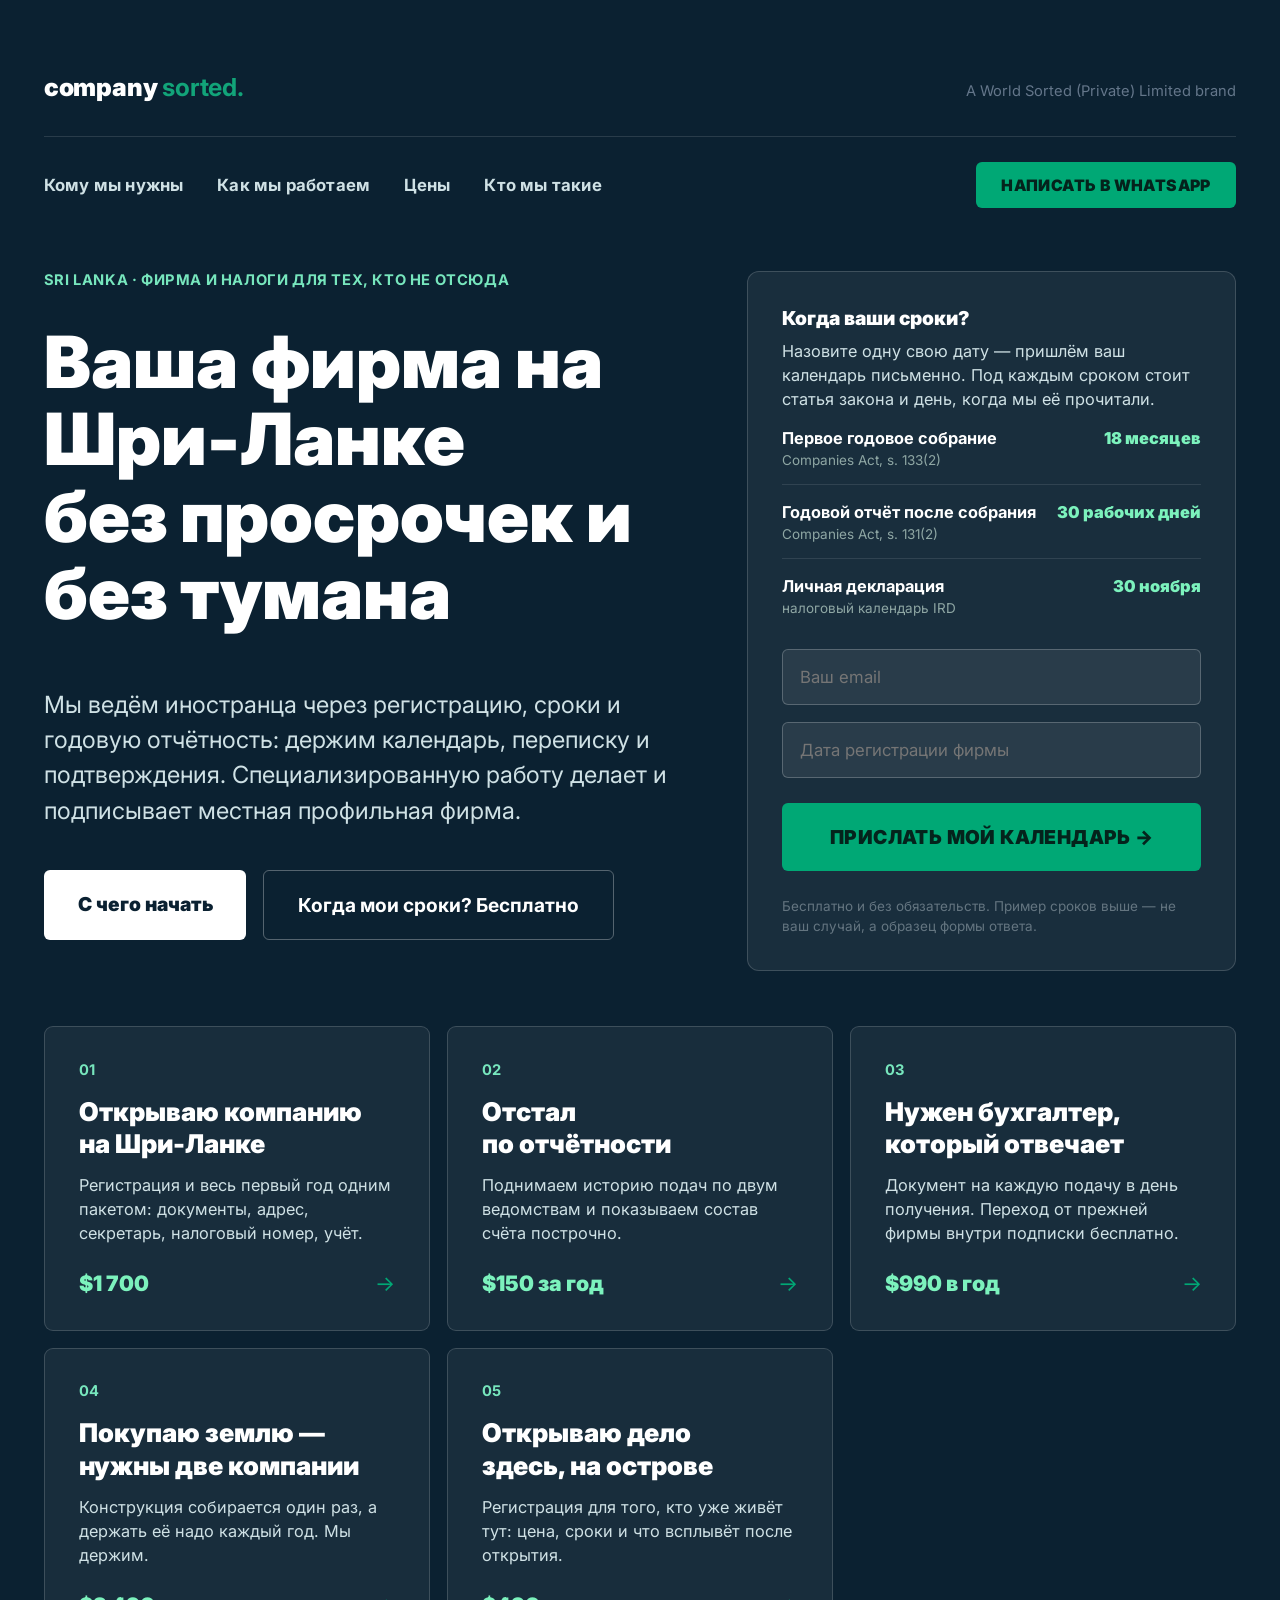
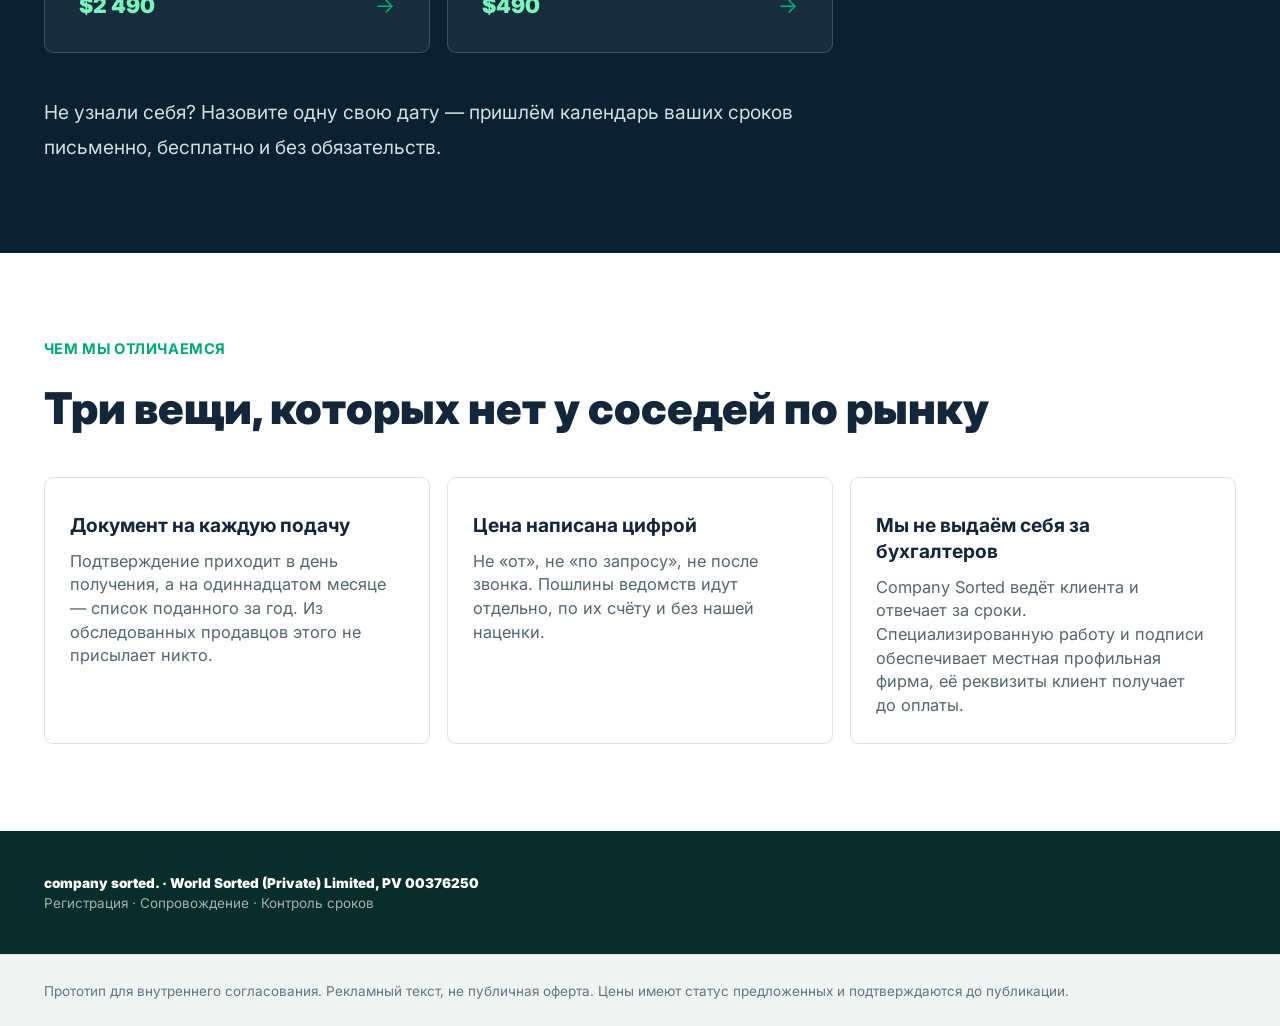
==== index.html @ 47bbf93a "обновление сайта" ====
<!doctype html>
<html lang="ru"><head>
<meta charset="utf-8">
<meta name="viewport" content="width=device-width,initial-scale=1">
<title>Company Sorted — фирма и налоги на Шри-Ланке для иностранца</title>
<meta name="robots" content="noindex,nofollow">
<link rel="stylesheet" href="site.css">
<script src="site.js" defer></script>
</head>
<body>
<div class="стр">

<section class="блок блок--первый" style="padding-bottom:87.47px">
  <div class="шапка">
    <div class="знак">company <span>sorted.</span></div>
    <div class="знак-подпись">A World Sorted (Private) Limited brand</div>
  </div>
  <nav class="меню">
    <a href="#двери">Кому мы нужны</a>
    <a href="#отличия">Как мы работаем</a>
    <a href="open-company.html">Цены</a>
    <a href="#отличия">Кто мы такие</a>
    <a class="вправо кнопка-меню" href="#двери">Написать в WhatsApp</a>
  </nav>

  <div class="герой">
    <div>
      <div class="эйтбрау-тёмный" style="margin-top:0">SRI LANKA · ФИРМА И НАЛОГИ ДЛЯ ТЕХ, КТО НЕ ОТСЮДА</div>
      <h1 class="первый-заголовок">Ваша фирма на Шри-Ланке<br>без просрочек и без тумана</h1>
      <p class="первый-текст">Мы ведём иностранца через регистрацию, сроки и годовую отчётность: держим календарь,
        переписку и подтверждения. Специализированную работу делает и подписывает местная профильная фирма.</p>
      <div class="кнопки">
        <a class="кнопка-светлая" href="#двери">С чего начать</a>
        <a class="кнопка-пустая" href="#двери">Когда мои сроки? Бесплатно</a>
      </div>
    </div>

    <div class="панель">
      <div class="панель-шапка">Когда ваши сроки?</div>
      <div class="панель-текст">Назовите одну свою дату — пришлём ваш календарь письменно.
        Под каждым сроком стоит статья закона и день, когда мы её прочитали.</div>
      <div class="дата-строка">
        <div><div class="дата-название">Первое годовое собрание</div>
          <div class="дата-источник">Companies Act, s. 133(2)</div></div>
        <div class="дата-срок">18 месяцев</div>
      </div>
      <div class="дата-строка">
        <div><div class="дата-название">Годовой отчёт после собрания</div>
          <div class="дата-источник">Companies Act, s. 131(2)</div></div>
        <div class="дата-срок">30 рабочих дней</div>
      </div>
      <div class="дата-строка">
        <div><div class="дата-название">Личная декларация</div>
          <div class="дата-источник">налоговый календарь IRD</div></div>
        <div class="дата-срок">30 ноября</div>
      </div>
      <input class="поле" placeholder="Ваш email">
      <input class="поле" placeholder="Дата регистрации фирмы">
      <a class="кнопка" href="#двери" style="display:block;text-align:center">ПРИСЛАТЬ МОЙ КАЛЕНДАРЬ →</a>
      <p class="сноска">Бесплатно и без обязательств. Пример сроков выше — не ваш случай, а образец формы ответа.</p>
    </div>
  </div>

  <div class="кубики" id="двери">
    <a class="кубик" href="open-company.html">
      <div class="кубик-номер">01</div>
      <div class="кубик-заголовок">Открываю компанию<br>на Шри-Ланке</div>
      <div class="кубик-текст">Регистрация и весь первый год одним пакетом: документы, адрес, секретарь, налоговый номер, учёт.</div>
      <div class="кубик-цена">$1 700</div><div class="кубик-стрелка">→</div>
    </a>
    <a class="кубик" href="overdue.html">
      <div class="кубик-номер">02</div>
      <div class="кубик-заголовок">Отстал<br>по отчётности</div>
      <div class="кубик-текст">Поднимаем историю подач по двум ведомствам и показываем состав счёта построчно.</div>
      <div class="кубик-цена">$150 за год</div><div class="кубик-стрелка">→</div>
    </a>
    <a class="кубик" href="accountant.html">
      <div class="кубик-номер">03</div>
      <div class="кубик-заголовок">Нужен бухгалтер,<br>который отвечает</div>
      <div class="кубик-текст">Документ на каждую подачу в день получения. Переход от прежней фирмы внутри подписки бесплатно.</div>
      <div class="кубик-цена">$990 в год</div><div class="кубик-стрелка">→</div>
    </a>
    <a class="кубик" href="land.html">
      <div class="кубик-номер">04</div>
      <div class="кубик-заголовок">Покупаю землю —<br>нужны две компании</div>
      <div class="кубик-текст">Конструкция собирается один раз, а держать её надо каждый год. Мы держим.</div>
      <div class="кубик-цена">$2 490</div><div class="кубик-стрелка">→</div>
    </a>
    <a class="кубик" href="local.html">
      <div class="кубик-номер">05</div>
      <div class="кубик-заголовок">Открываю дело<br>здесь, на острове</div>
      <div class="кубик-текст">Регистрация для того, кто уже живёт тут: цена, сроки и что всплывёт после открытия.</div>
      <div class="кубик-цена">$490</div><div class="кубик-стрелка">→</div>
    </a>
  </div>
  <p class="первый-текст" style="margin-top:42.15px;font-size:19.2px">
    Не узнали себя? Назовите одну свою дату — пришлём календарь ваших сроков письменно,
    бесплатно и без обязательств.</p>
</section>

<section class="блок блок--белый" id="отличия">
  <div class="эйтбрау">ЧЕМ МЫ ОТЛИЧАЕМСЯ</div>
  <h2 class="заголовок">Три вещи, которых нет у соседей по рынку</h2>
  <div class="сетка-3">
    <div class="карточка">
      <div class="карточка-заголовок">Документ на каждую подачу</div>
      <div class="карточка-текст">Подтверждение приходит в день получения, а на одиннадцатом месяце — список поданного за год.
        Из обследованных продавцов этого не присылает никто.</div>
    </div>
    <div class="карточка">
      <div class="карточка-заголовок">Цена написана цифрой</div>
      <div class="карточка-текст">Не «от», не «по запросу», не после звонка. Пошлины ведомств идут отдельно, по их счёту и без нашей наценки.</div>
    </div>
    <div class="карточка">
      <div class="карточка-заголовок">Мы не выдаём себя за бухгалтеров</div>
      <div class="карточка-текст">Company Sorted ведёт клиента и отвечает за сроки. Специализированную работу и подписи
        обеспечивает местная профильная фирма, её реквизиты клиент получает до оплаты.</div>
    </div>
  </div>
</section>

<footer class="подвал">
  <div class="подвал-знак">company sorted. · World Sorted (Private) Limited, PV 00376250</div>
  Регистрация · Сопровождение · Контроль сроков
</footer>
<div class="полоса-сноски">
  Прототип для внутреннего согласования. Рекламный текст, не публичная оферта.
  Цены имеют статус предложенных и подтверждаются до публикации.
</div>

</div>
</body></html>
---- site.css ----
/* ЭТАЛОН ВЁРСТКИ Company Sorted. Все значения сняты измерением с утверждённого PDF.
   Своих значений не вводить. Нужного класса нет — спросить корень, а не придумать. */
@import url('https://fonts.googleapis.com/css2?family=Inter:wght@400;700;900&display=swap');

:root{
  --полоса: 1192.5px;        /* ширина страницы эталона */
  --поля: 61.88px;        /* боковое поле */
  --отступ-сверху: 87.47px;/* отступ от края полосы до эйтбрау, одинаков во всех блоках */

  --фон-страницы:#f4f7f7;
  --фон-первый-экран:#0b2131;
  --фон-белый:#ffffff;
  --фон-туман:#f4f7f7;
  --фон-глубокий:#0c2232;  /* блок кабинета */
  --фон-лес:#073e35;       /* блок бесплатного шага */
  --фон-подвал:#082d2a;
  --фон-сноски:#eff3f2;

  --текст:#14263a;
  --текст-тише:#53666e;
  --текст-серый:#647580;
  --текст-на-тёмном:#cfe1e5;
  --текст-на-тёмном-ярче:#e9f3f3;
  --зелёный:#00a875;
  --зелёный-знак:#12a479;
  --зелёный-цена:#7cf2bd;
  --зелёный-эйтбрау:#77e6bd;
  --линия:#d7e5e2;
  --плашка-зелёная:#e3f7ee;
  --плашка-зелёная-рамка:#a8deca;
  --плашка-тревога:#fff7f4;
  --плашка-тревога-рамка:#f4d9cf;
  --плашка-серая:#e2ebec;
  --плашка-серая-рамка:#cfdee2;
}

*{margin:0;padding:0;box-sizing:border-box}
body{background:var(--фон-страницы);font-family:Inter,Arial,sans-serif;color:var(--текст);
  -webkit-font-smoothing:antialiased}
.стр{width:var(--полоса);margin:0 auto;background:var(--фон-страницы)}
@media (max-width:1240px){
  body{overflow-x:hidden}
  .стр{width:1192.5px;transform-origin:top left}
}

/* ---------- полосы ---------- */
.блок{padding:var(--отступ-сверху) var(--поля)}
.блок--белый{background:var(--фон-белый)}
.блок--туман{background:var(--фон-туман)}
.блок--глубокий{background:var(--фон-глубокий);color:var(--текст-на-тёмном)}
.блок--лес{background:var(--фон-лес);color:var(--текст-на-тёмном)}
.блок--первый{background:var(--фон-первый-экран);color:#fff;padding:71.95px var(--поля)}

/* ---------- шапка ---------- */
.шапка{display:flex;justify-content:space-between;align-items:baseline}
.знак{font-size:24.75px;font-weight:900;color:#fff;letter-spacing:-.2px}
.знак span{font-weight:700;color:var(--зелёный-знак)}
.знак-подпись{font-size:14.7px;color:#64768a}

/* ---------- первый экран ---------- */
.эйтбрау-тёмный{font-size:14.7px;font-weight:700;color:var(--зелёный-эйтбрау);
  letter-spacing:.6px;text-transform:uppercase;margin-top:63.3px}
.первый-заголовок{font-size:72px;font-weight:900;line-height:76.95px;color:#fff;margin-top:34.95px}
.первый-текст{font-size:23.7px;line-height:35.4px;color:var(--текст-на-тёмном);margin-top:54.6px;max-width:840px}
.цена-крупная{font-size:129.3px;font-weight:900;color:var(--зелёный-цена);line-height:1;margin-top:54.45px}
.цена-рядом{font-size:21.3px;line-height:30.45px;color:var(--текст-на-тёмном-ярче)}
.цена-рядом b{font-weight:700}
.доказательства{display:flex;gap:16.88px;margin-top:72px}
.доказательства div{font-size:15.75px;color:#e4f3f1;padding:16.88px 16.88px;border:.75px solid rgba(255,255,255,.18);
  border-radius:4.5px;flex:1}

/* ---------- заголовки блоков ---------- */
.эйтбрау{font-size:14.7px;font-weight:700;color:var(--зелёный);letter-spacing:.6px;text-transform:uppercase}
.блок--глубокий .эйтбрау,.блок--лес .эйтбрау{color:var(--зелёный-эйтбрау)}
.заголовок{font-size:43.8px;font-weight:900;line-height:50.4px;margin-top:25.95px;color:var(--текст)}
.блок--глубокий .заголовок,.блок--лес .заголовок{color:#fff}
.лид{font-size:21.3px;line-height:31.95px;color:var(--текст-тише);margin-top:25.95px;max-width:900px}
.блок--глубокий .лид,.блок--лес .лид{color:var(--текст-на-тёмном)}

/* ---------- карточки и сетки ---------- */
.сетка-2{display:grid;grid-template-columns:1fr 1fr;gap:16.88px;margin-top:42.15px}
.сетка-3{display:grid;grid-template-columns:repeat(3,1fr);gap:16.88px;margin-top:42.15px}
.карточка{background:var(--фон-белый);border:.75px solid var(--линия);border-radius:9px;padding:25.35px}
.карточка--зелёная{background:var(--плашка-зелёная);border-color:var(--плашка-зелёная-рамка)}
.карточка--тревога{background:var(--плашка-тревога);border-color:var(--плашка-тревога-рамка)}
.карточка--серая{background:var(--плашка-серая);border-color:var(--плашка-серая-рамка)}
.номер{font-size:16.35px;font-weight:700;color:var(--зелёный)}
.карточка-заголовок{font-size:19.2px;font-weight:700;line-height:25.95px;margin-top:10.2px}
.карточка-текст{font-size:16.35px;line-height:23.7px;color:var(--текст-тише);margin-top:10.2px}
.метка-включено{font-size:12.3px;font-weight:700;color:var(--зелёный);letter-spacing:.5px;
  text-transform:uppercase;margin-top:16.88px;display:block}

/* ---------- строки состава ---------- */
.строка{display:flex;justify-content:space-between;align-items:flex-start;gap:25.35px;
  padding:20.25px 0;border-bottom:.75px solid var(--линия)}
.строка:last-child{border-bottom:0}
.строка-название{font-size:19.2px;font-weight:700}
.строка-текст{font-size:16.35px;line-height:23.7px;color:var(--текст-тише);margin-top:6.75px}
.строка-цена{font-size:21.3px;font-weight:900;color:var(--текст);white-space:nowrap}

/* ---------- цены года ---------- */
.тариф{background:var(--фон-белый);border:.75px solid var(--линия);border-radius:9px;padding:33.75px}
.тариф-цена{font-size:60.75px;font-weight:900;color:var(--текст);line-height:1}
.тариф-цена span{font-size:21.3px;font-weight:700;color:var(--текст-серый)}
.тариф-список{list-style:none;margin-top:25.35px}
.тариф-список li{font-size:16.35px;line-height:27px;color:var(--текст-тише);padding-left:20.25px;position:relative}
.тариф-список li:before{content:"✓";position:absolute;left:0;color:var(--зелёный);font-weight:700}

/* ---------- бесплатный шаг ---------- */
.цена-зачёркнута{font-size:32.7px;font-weight:700;color:#7b9093;text-decoration:line-through}
.цена-даром{font-size:74.25px;font-weight:900;color:var(--зелёный-цена);line-height:1}
.поле{display:block;width:100%;background:rgba(255,255,255,.07);border:.75px solid rgba(255,255,255,.22);
  border-radius:6px;padding:16.88px;font:400 16.8px Inter,Arial,sans-serif;color:#fff;margin-top:13.5px}
.кнопка{display:inline-block;background:var(--зелёный);color:#04231c;font:900 19.2px Inter,Arial,sans-serif;
  letter-spacing:.4px;text-transform:uppercase;padding:21.9px 33.75px;border:0;border-radius:6px;
  margin-top:25.35px;cursor:pointer;text-decoration:none}

/* ---------- мелкое ---------- */
.сноска{font-size:13.5px;line-height:20.25px;color:var(--текст-серый);margin-top:25.35px}
.блок--глубокий .сноска,.блок--лес .сноска{color:#8fa7a4}
.подвал{background:var(--фон-подвал);color:#9fb3af;padding:41.19px var(--поля);font-size:13.5px;line-height:20.25px}
.подвал-знак{font-size:13.5px;font-weight:900;color:#fff}
.полоса-сноски{background:var(--фон-сноски);border-top:.75px solid #d6e1e0;
  padding:25.44px var(--поля);font-size:13.5px;line-height:20.25px;color:var(--текст-серый)}

/* ---------- правки корня 25.10.2026 по двум дефектам, найденным окном двери 3 ---------- */
/* 1. Карточка всегда с тёмным текстом, даже внутри тёмной полосы. */
.карточка,.тариф{color:var(--текст)}
.карточка .карточка-заголовок,.тариф .карточка-заголовок{color:var(--текст)}
.карточка .карточка-текст,.тариф .карточка-текст{color:var(--текст-тише)}
.блок--глубокий .карточка,.блок--лес .карточка,
.блок--глубокий .тариф,.блок--лес .тариф{color:var(--текст)}

/* 2. Крупный итог цены в блоке состава — отдельный класс, а не самодельная карточка. */
.итог{background:var(--плашка-зелёная);border:.75px solid var(--плашка-зелёная-рамка);
  border-radius:9px;padding:33.75px;margin-top:16.88px;display:flex;
  justify-content:space-between;align-items:center;gap:25.35px}
.итог-подпись{font-size:19.2px;font-weight:700;color:var(--текст)}
.итог-текст{font-size:16.35px;line-height:23.7px;color:var(--текст-тише);margin-top:6.75px}
.итог-цена{font-size:60.75px;font-weight:900;color:var(--текст);line-height:1;white-space:nowrap}

/* 3. Подгонка под узкий экран делается файлом эталон.js, а не правкой размеров. */

/* ---------- главная: пять квадратных кубиков ---------- */
.кубики{display:grid;grid-template-columns:repeat(3,1fr);gap:16.88px;margin-top:54.45px}
.кубик{position:relative;display:block;text-decoration:none;background:rgba(255,255,255,.055);
  border:.75px solid rgba(255,255,255,.16);border-radius:9px;padding:33.75px 33.75px 84.38px;min-height:294px;
  color:#fff;transition:background .15s ease,border-color .15s ease}
.кубик:hover{background:rgba(255,255,255,.1);border-color:var(--зелёный)}
.кубик-номер{font-size:14.7px;font-weight:700;color:var(--зелёный-эйтбрау);letter-spacing:.6px}
.кубик-заголовок{font-size:25.8px;font-weight:900;line-height:32.7px;margin-top:16.88px;color:#fff}
.кубик-текст{font-size:16.35px;line-height:23.7px;color:var(--текст-на-тёмном);margin-top:13.5px}
.кубик-цена{position:absolute;left:33.75px;bottom:33.75px;font-size:21.3px;font-weight:900;color:var(--зелёный-цена)}
.кубик-стрелка{position:absolute;right:33.75px;bottom:33.75px;font-size:21.3px;color:var(--зелёный)}

/* 4. Номер проблемы в блоке 02 — свой класс вместо инлайнового цвета. */
.номер--тревога{color:#b4593f}

/* ---------- главная: верхнее меню и первый экран в две колонки ---------- */
.меню{display:flex;align-items:center;gap:33.75px;margin-top:33.75px;
  padding-top:25.35px;border-top:.75px solid rgba(255,255,255,.12)}
.меню a{font-size:16.8px;font-weight:700;color:#cfe1e5;text-decoration:none;letter-spacing:.2px}
.меню a:hover{color:#fff}
.меню .вправо{margin-left:auto}
.меню a.кнопка-меню{background:var(--зелёный);color:#04231c;padding:13.5px 25.35px;border-radius:6px;
  font-weight:900;text-transform:uppercase;font-size:15.75px;letter-spacing:.4px}
.герой{display:grid;grid-template-columns:1.15fr .85fr;gap:42.15px;align-items:start;margin-top:63.3px}
.кнопки{display:flex;gap:16.88px;margin-top:42.15px}
.кнопка-светлая{display:inline-block;background:#fff;color:#0b2131;font:900 19.2px Inter,Arial,sans-serif;
  padding:21.9px 33.75px;border-radius:6px;text-decoration:none}
.кнопка-пустая{display:inline-block;background:transparent;color:#fff;font:700 19.2px Inter,Arial,sans-serif;
  padding:21.9px 33.75px;border-radius:6px;text-decoration:none;border:.75px solid rgba(255,255,255,.3)}
.панель{background:rgba(255,255,255,.06);border:.75px solid rgba(255,255,255,.16);border-radius:12px;padding:33.75px}
.панель-шапка{font-size:19.2px;font-weight:900;color:#fff}
.панель-текст{font-size:16.35px;line-height:23.7px;color:var(--текст-на-тёмном);margin-top:10.2px}
.дата-строка{display:flex;justify-content:space-between;gap:16.88px;padding:16.88px 0;
  border-bottom:.75px solid rgba(255,255,255,.1)}
.дата-строка:last-of-type{border-bottom:0}
.дата-название{font-size:16.35px;font-weight:700;color:#fff}
.дата-источник{font-size:13.5px;color:#8fa7a4;margin-top:3.3px}
.дата-срок{font-size:16.35px;font-weight:900;color:var(--зелёный-цена);white-space:nowrap}
.панель .поле{margin-top:16.88px}


/* ================= ШИРОКИЙ ЭКРАН — правка 27.10.2026 =================
   Полосы растягиваются на всю ширину окна, содержимое стоит колонкой по центру.
   Вся типографика выше увеличена в 1.5 раза от эталонной полосы 795px. */
@media (min-width:1241px){
  :root{--колонка:1192.5px}
  .стр{width:100%;max-width:none}
  .блок,.блок--первый,.подвал,.полоса-сноски{
    padding-left:max(40px,calc((100% - var(--колонка))/2));
    padding-right:max(40px,calc((100% - var(--колонка))/2));
  }
}
@media (min-width:1700px){
  :root{--колонка:1340px}
}
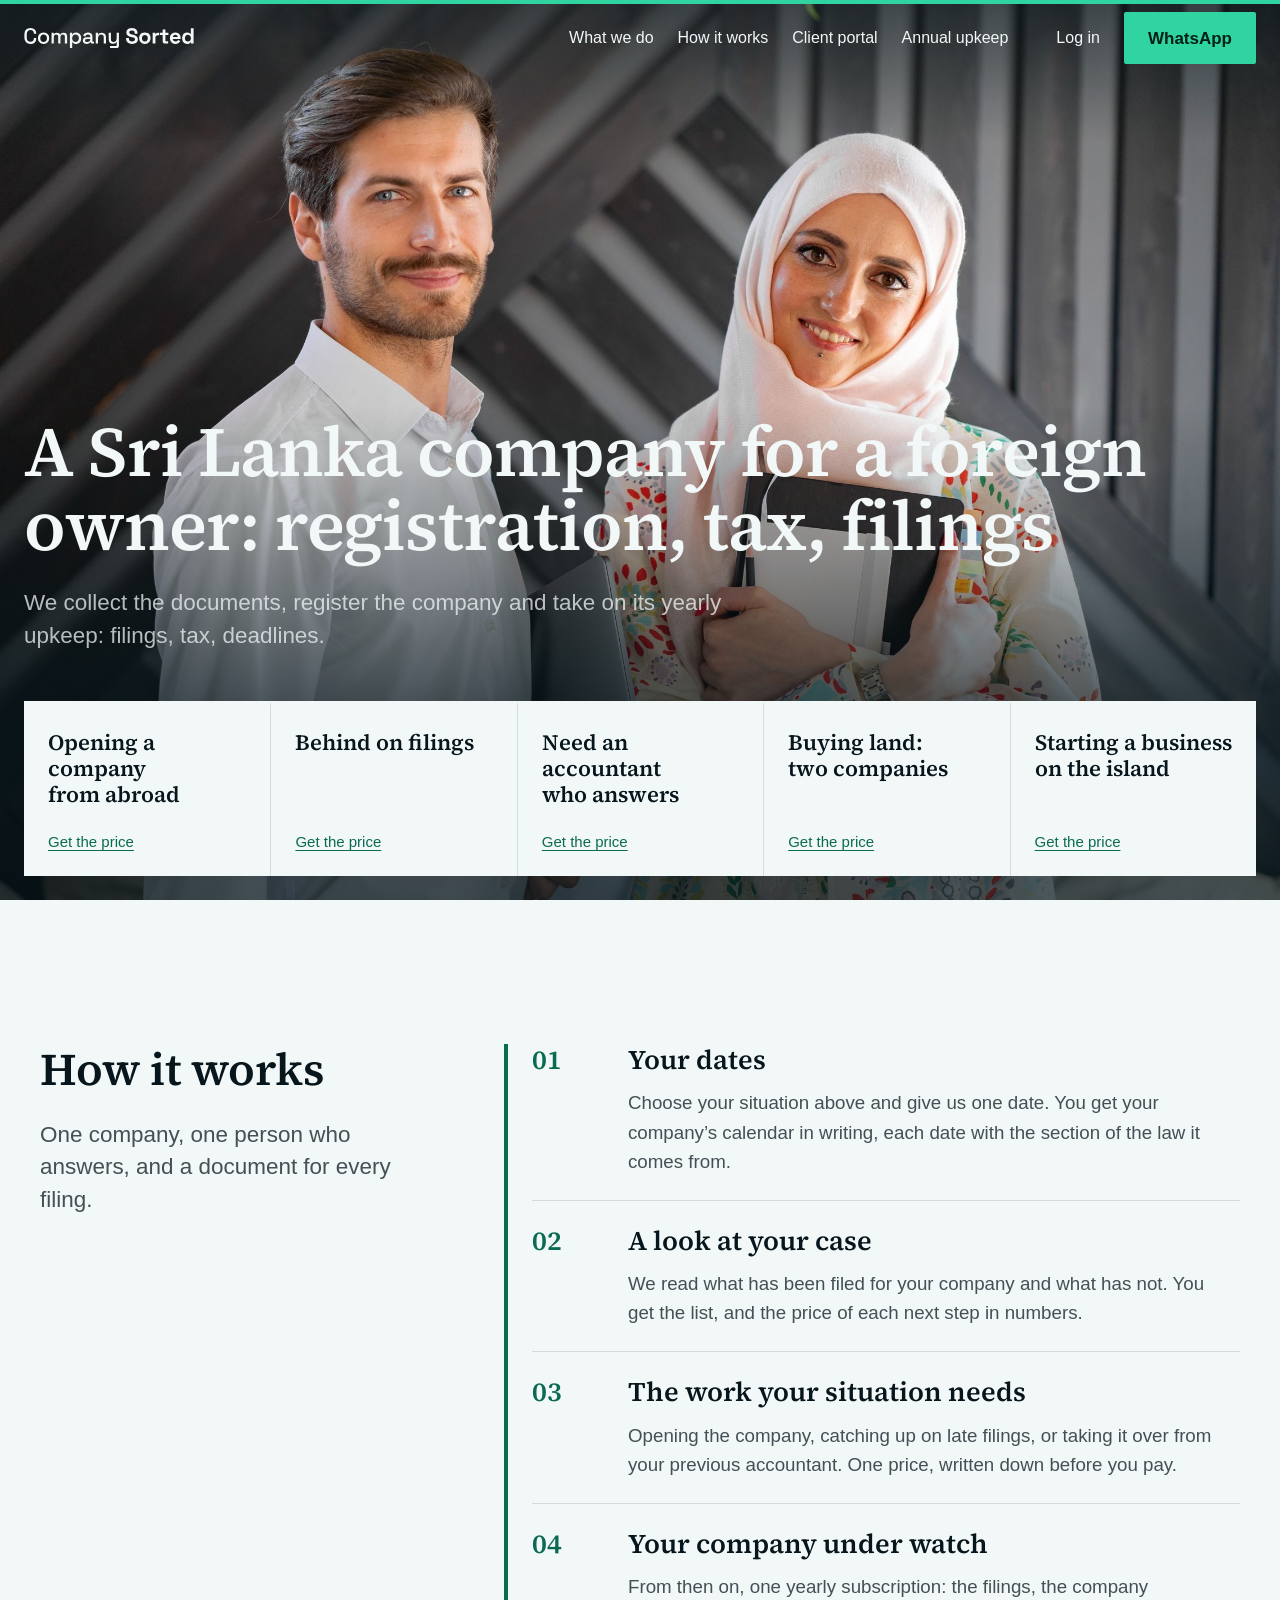
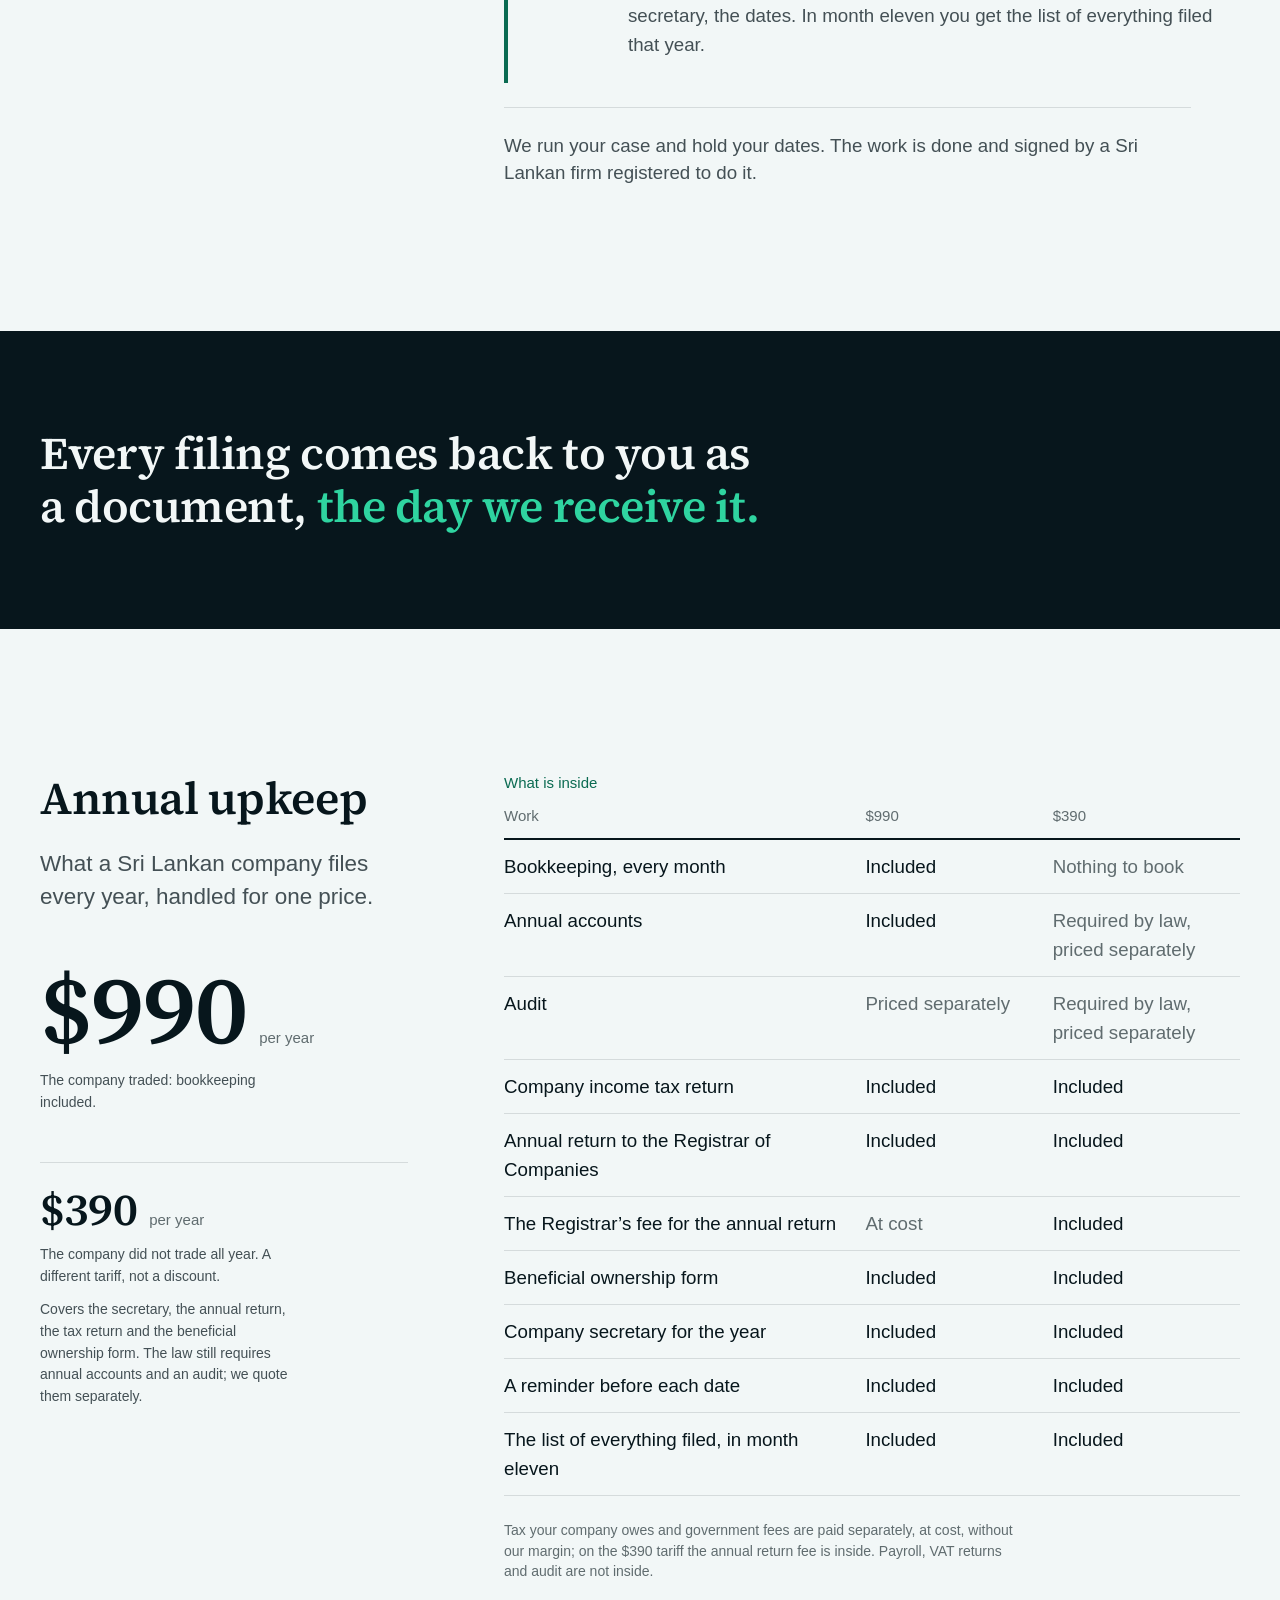
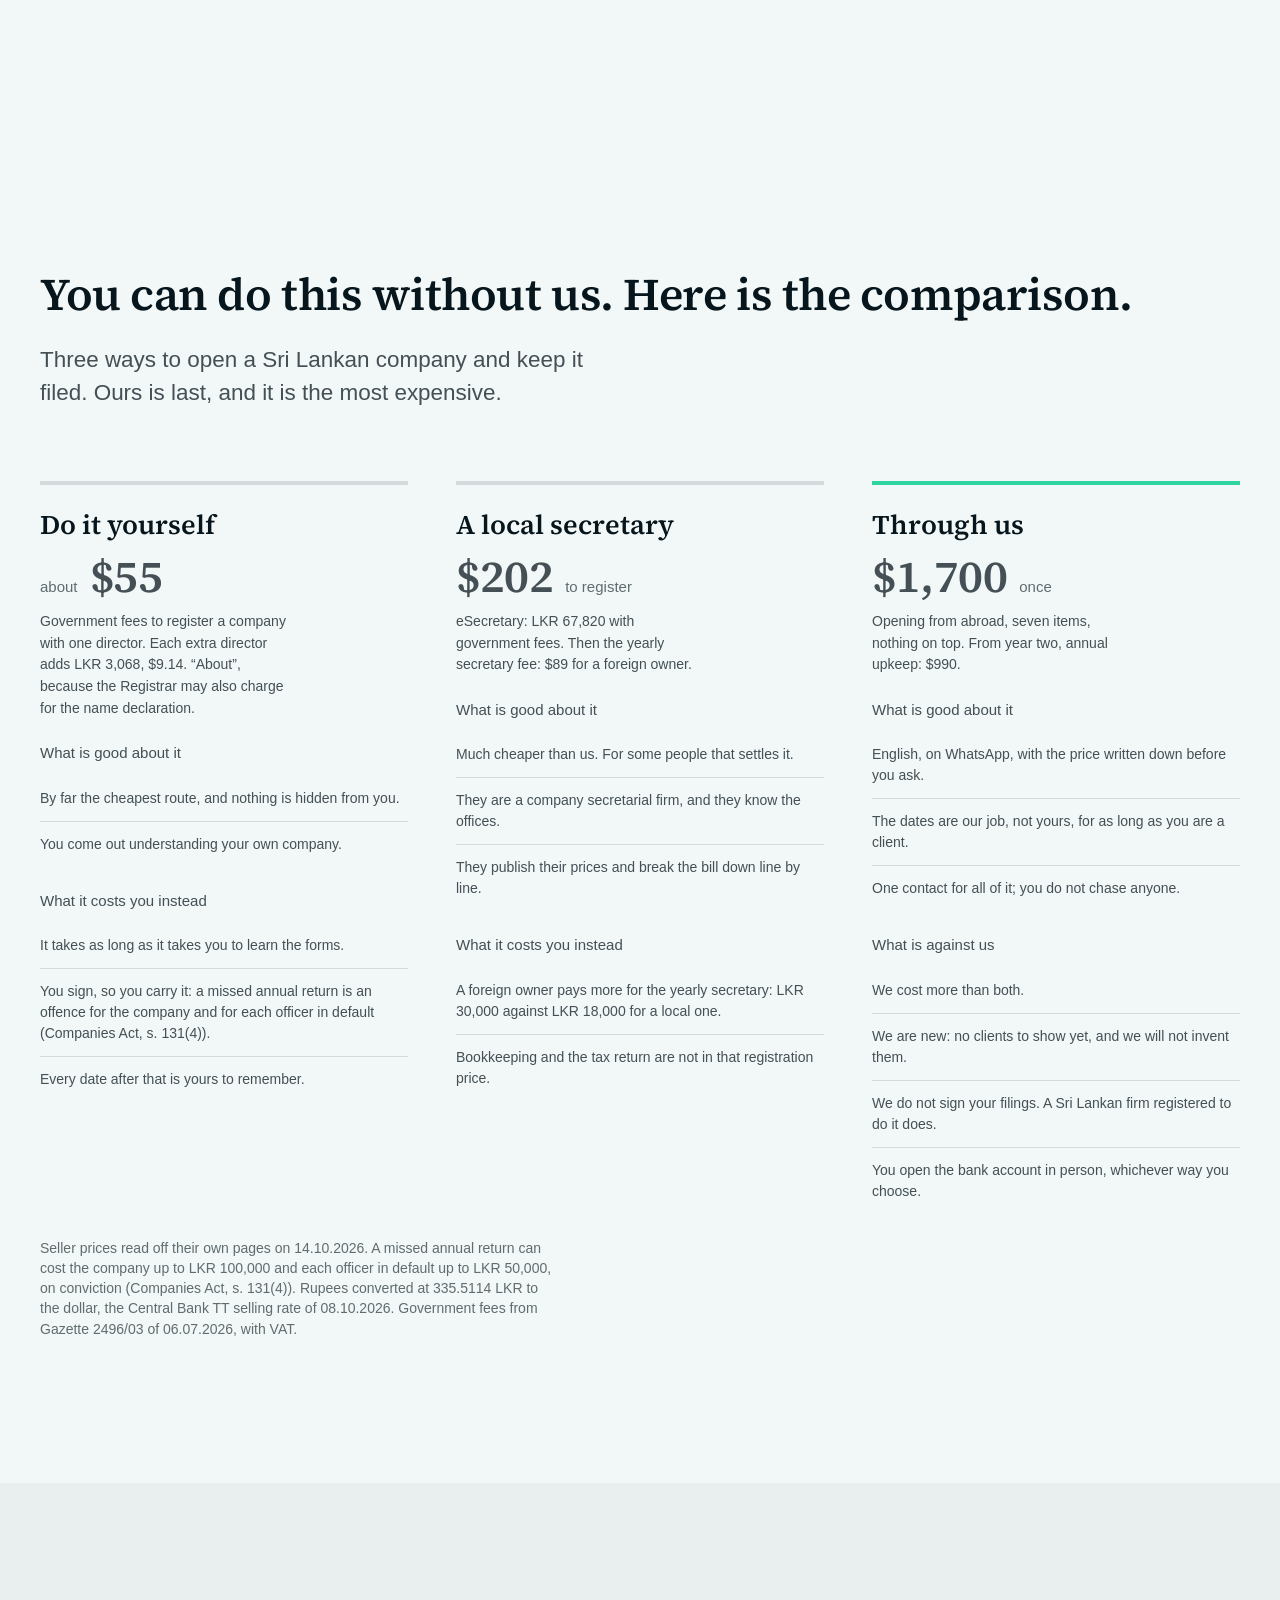
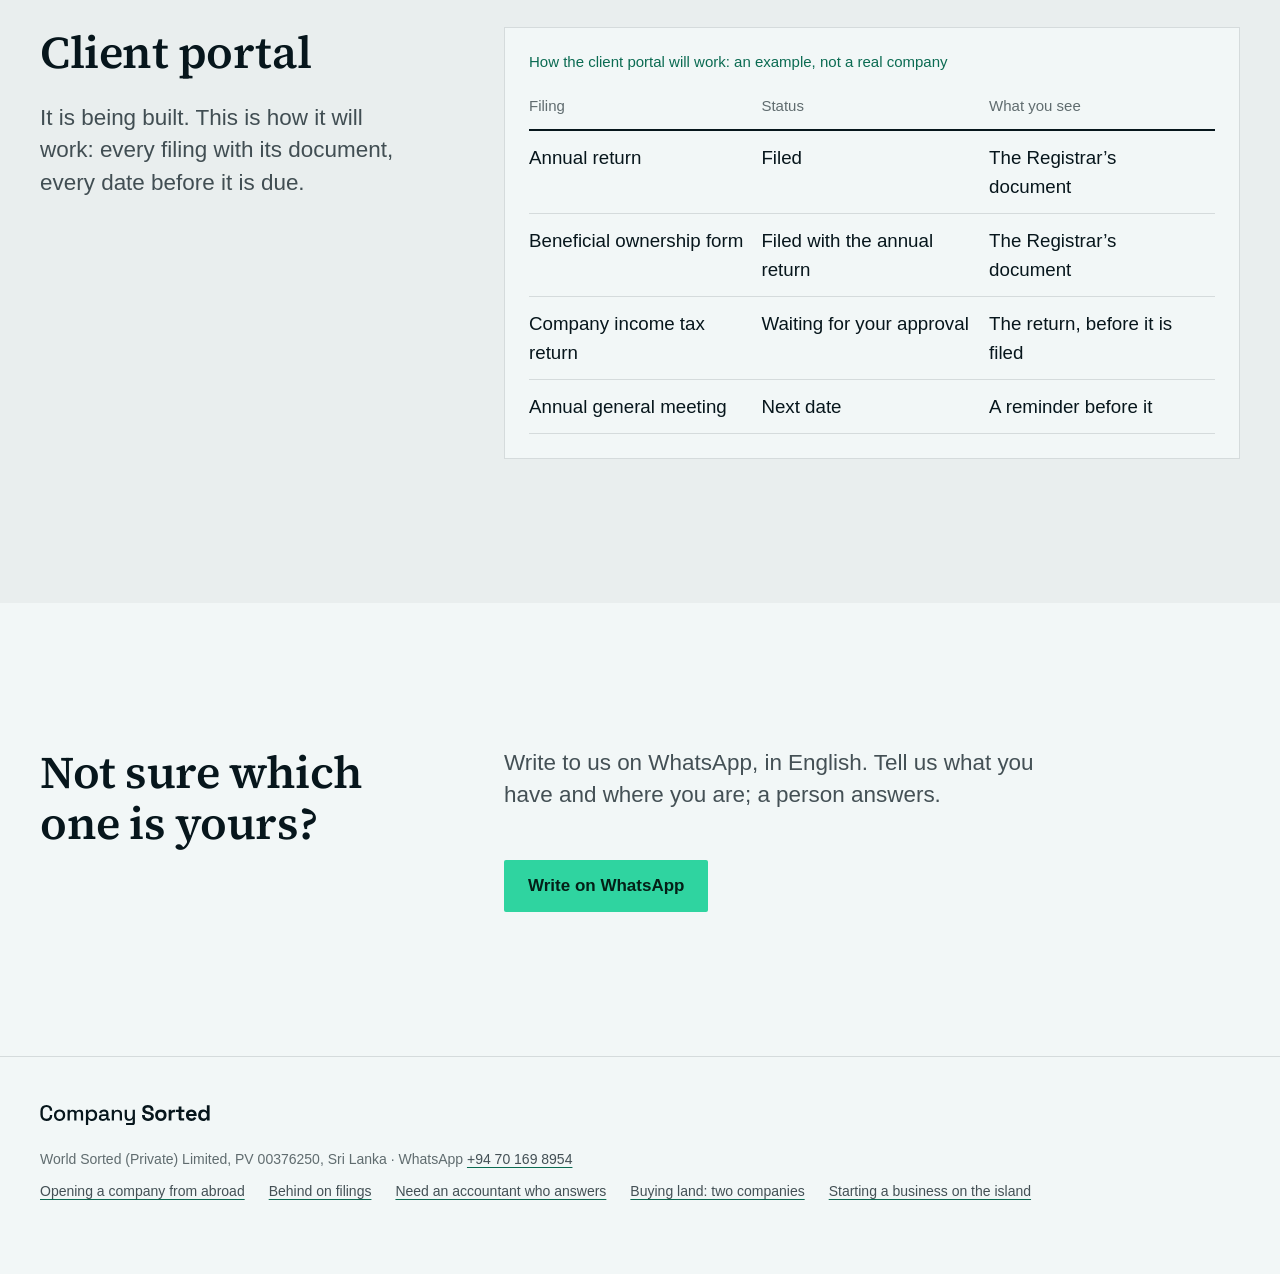
==== commit f48916f8: "обновление сайта" ====
--- a/index.html
+++ b/index.html
@@ -1,132 +1,229 @@
 <!doctype html>
-<html lang="ru"><head>
+<html lang="en">
+<head>
 <meta charset="utf-8">
 <meta name="viewport" content="width=device-width,initial-scale=1">
-<title>Company Sorted — фирма и налоги на Шри-Ланке для иностранца</title>
 <meta name="robots" content="noindex,nofollow">
-<link rel="stylesheet" href="site.css">
-<script src="site.js" defer></script>
+<title>Company Sorted — a Sri Lanka company for a foreign owner</title>
+<meta name="description" content="Registration, tax and annual filings for a Sri Lanka company owned by a foreigner. Documents collected, company registered, yearly upkeep taken over.">
+<link rel="icon" href="img/icon.svg" type="image/svg+xml">
+<link rel="preload" href="fonts/source-serif-4-latin-600-normal.woff2" as="font" type="font/woff2" crossorigin>
+<link rel="stylesheet" href="css/tokens.css">
+<link rel="stylesheet" href="css/site.css">
 </head>
 <body>
-<div class="стр">
-
-<section class="блок блок--первый" style="padding-bottom:87.47px">
-  <div class="шапка">
-    <div class="знак">company <span>sorted.</span></div>
-    <div class="знак-подпись">A World Sorted (Private) Limited brand</div>
+<a class="skip" href="#doors">Skip to the five doors</a>
+
+<section class="hero on-ink">
+  <div class="hero__top">
+    <div class="hero__photo">
+      <img src="img/hero-a-2400.jpg"
+           srcset="img/hero-a-1200.jpg 1200w, img/hero-a-2400.jpg 2400w"
+           sizes="100vw" width="2400" height="1600" alt="" fetchpriority="high">
+    </div>
+
+    <header class="bar">
+      <a class="bar__logo" href="index.html" aria-label="Company Sorted, home">
+        <img src="img/logo-paper.svg" width="169" height="20" alt="Company Sorted">
+      </a>
+      <nav class="bar__nav" id="menu" aria-label="Sections">
+        <a href="#doors">What we do</a>
+        <a href="#how">How it works</a>
+        <a href="#portal">Client portal</a>
+        <a href="#upkeep">Annual upkeep</a>
+      </nav>
+      <div class="bar__end">
+        <a class="bar__login" href="#portal">Log in</a>
+        <button class="bar__menu" type="button" aria-controls="menu" aria-expanded="false">Menu</button>
+        <a class="btn btn--primary" href="https://wa.me/94701698954">WhatsApp</a>
+      </div>
+    </header>
+
+    <div class="hero__body">
+      <h1 class="hero__title">A Sri Lanka company for a foreign owner: registration, tax, filings</h1>
+      <p class="hero__lead">We collect the documents, register the company and take on its yearly upkeep: filings, tax, deadlines.</p>
+    </div>
   </div>
-  <nav class="меню">
-    <a href="#двери">Кому мы нужны</a>
-    <a href="#отличия">Как мы работаем</a>
-    <a href="open-company.html">Цены</a>
-    <a href="#отличия">Кто мы такие</a>
-    <a class="вправо кнопка-меню" href="#двери">Написать в WhatsApp</a>
+
+  <nav class="doors" id="doors" aria-label="Find your situation">
+    <ul class="doors__list">
+      <li><a class="door" href="open-company.html"><span class="door__name">Opening a company from abroad</span><span class="door__go">Get the price</span></a></li>
+      <li><a class="door" href="overdue.html"><span class="door__name">Behind on filings</span><span class="door__go">Get the price</span></a></li>
+      <li><a class="door" href="accountant.html"><span class="door__name">Need an accountant who answers</span><span class="door__go">Get the price</span></a></li>
+      <li><a class="door" href="land.html"><span class="door__name">Buying land: two companies</span><span class="door__go">Get the price</span></a></li>
+      <li><a class="door" href="local.html"><span class="door__name">Starting a business on the island</span><span class="door__go">Get the price</span></a></li>
+    </ul>
   </nav>
-
-  <div class="герой">
-    <div>
-      <div class="эйтбрау-тёмный" style="margin-top:0">SRI LANKA · ФИРМА И НАЛОГИ ДЛЯ ТЕХ, КТО НЕ ОТСЮДА</div>
-      <h1 class="первый-заголовок">Ваша фирма на Шри-Ланке<br>без просрочек и без тумана</h1>
-      <p class="первый-текст">Мы ведём иностранца через регистрацию, сроки и годовую отчётность: держим календарь,
-        переписку и подтверждения. Специализированную работу делает и подписывает местная профильная фирма.</p>
-      <div class="кнопки">
-        <a class="кнопка-светлая" href="#двери">С чего начать</a>
-        <a class="кнопка-пустая" href="#двери">Когда мои сроки? Бесплатно</a>
-      </div>
-    </div>
-
-    <div class="панель">
-      <div class="панель-шапка">Когда ваши сроки?</div>
-      <div class="панель-текст">Назовите одну свою дату — пришлём ваш календарь письменно.
-        Под каждым сроком стоит статья закона и день, когда мы её прочитали.</div>
-      <div class="дата-строка">
-        <div><div class="дата-название">Первое годовое собрание</div>
-          <div class="дата-источник">Companies Act, s. 133(2)</div></div>
-        <div class="дата-срок">18 месяцев</div>
-      </div>
-      <div class="дата-строка">
-        <div><div class="дата-название">Годовой отчёт после собрания</div>
-          <div class="дата-источник">Companies Act, s. 131(2)</div></div>
-        <div class="дата-срок">30 рабочих дней</div>
-      </div>
-      <div class="дата-строка">
-        <div><div class="дата-название">Личная декларация</div>
-          <div class="дата-источник">налоговый календарь IRD</div></div>
-        <div class="дата-срок">30 ноября</div>
-      </div>
-      <input class="поле" placeholder="Ваш email">
-      <input class="поле" placeholder="Дата регистрации фирмы">
-      <a class="кнопка" href="#двери" style="display:block;text-align:center">ПРИСЛАТЬ МОЙ КАЛЕНДАРЬ →</a>
-      <p class="сноска">Бесплатно и без обязательств. Пример сроков выше — не ваш случай, а образец формы ответа.</p>
-    </div>
+</section>
+
+<main id="main">
+  <section class="section" id="how" aria-labelledby="how-h">
+    <div class="split">
+      <div class="split__head">
+        <h2 class="h2" id="how-h">How it works</h2>
+        <p class="lead">One company, one person who answers, and a document for every filing.</p>
+      </div>
+      <div class="split__body">
+        <ol class="steps">
+          <li class="step"><span class="step__n">01</span><div><h3 class="h3">Your dates</h3><p>Choose your situation above and give us one date. You get your company&rsquo;s calendar in writing, each date with the section of the law it comes from.</p></div></li>
+          <li class="step"><span class="step__n">02</span><div><h3 class="h3">A look at your case</h3><p>We read what has been filed for your company and what has not. You get the list, and the price of each next step in numbers.</p></div></li>
+          <li class="step"><span class="step__n">03</span><div><h3 class="h3">The work your situation needs</h3><p>Opening the company, catching up on late filings, or taking it over from your previous accountant. One price, written down before you pay.</p></div></li>
+          <li class="step"><span class="step__n">04</span><div><h3 class="h3">Your company under watch</h3><p>From then on, one yearly subscription: the filings, the company secretary, the dates. In month eleven you get the list of everything filed that year.</p></div></li>
+        </ol>
+        <p class="note note--rule">We run your case and hold your dates. The work is done and signed by a Sri Lankan firm registered to do it.</p>
+      </div>
+    </div>
+  </section>
+
+  <section class="plate on-ink" aria-label="What you get for every filing">
+    <p class="plate__line">Every filing comes back to you as a document, <em>the day we receive it.</em></p>
+  </section>
+
+  <section class="section" id="upkeep" aria-labelledby="upkeep-h">
+    <div class="split">
+      <div class="split__head">
+        <h2 class="h2" id="upkeep-h">Annual upkeep</h2>
+        <p class="lead">What a Sri Lankan company files every year, handled for one price.</p>
+        <div class="prices">
+          <p class="figure"><span class="figure__sum">$990</span><span class="figure__pre">per year</span></p>
+          <p class="figure__what">The company traded: bookkeeping included.</p>
+          <p class="figure figure--second"><span class="figure__sum">$390</span><span class="figure__pre">per year</span></p>
+          <p class="figure__what">The company did not trade all year. A different tariff, not a discount.</p>
+          <p class="figure__what">Covers the secretary, the annual return, the tax return and the beneficial ownership form. The law still requires annual accounts and an audit; we quote them separately.</p>
+        </div>
+      </div>
+      <div class="split__body">
+        <table class="table">
+          <caption class="label">What is inside</caption>
+          <thead><tr><th scope="col">Work</th><th scope="col" class="c">$990</th><th scope="col" class="c">$390</th></tr></thead>
+          <tbody>
+            <tr><td>Bookkeeping, every month</td><td class="c">Included</td><td class="c muted">Nothing to book</td></tr>
+            <tr><td>Annual accounts</td><td class="c">Included</td><td class="c muted">Required by law, priced separately</td></tr>
+            <tr><td>Audit</td><td class="c muted">Priced separately</td><td class="c muted">Required by law, priced separately</td></tr>
+            <tr><td>Company income tax return</td><td class="c">Included</td><td class="c">Included</td></tr>
+            <tr><td>Annual return to the Registrar of Companies</td><td class="c">Included</td><td class="c">Included</td></tr>
+            <tr><td>The Registrar&rsquo;s fee for the annual return</td><td class="c muted">At cost</td><td class="c">Included</td></tr>
+            <tr><td>Beneficial ownership form</td><td class="c">Included</td><td class="c">Included</td></tr>
+            <tr><td>Company secretary for the year</td><td class="c">Included</td><td class="c">Included</td></tr>
+            <tr><td>A reminder before each date</td><td class="c">Included</td><td class="c">Included</td></tr>
+            <tr><td>The list of everything filed, in month eleven</td><td class="c">Included</td><td class="c">Included</td></tr>
+          </tbody>
+        </table>
+        <p class="note">Tax your company owes and government fees are paid separately, at cost, without our margin; on the $390 tariff the annual return fee is inside. Payroll, VAT returns and audit are not inside.</p>
+      </div>
+    </div>
+  </section>
+
+  <section class="section" id="compare" aria-labelledby="compare-h">
+    <div class="wrap">
+      <h2 class="h2" id="compare-h">You can do this without us. Here is the comparison.</h2>
+      <p class="lead">Three ways to open a Sri Lankan company and keep it filed. Ours is last, and it is the most expensive.</p>
+      <div class="ways">
+        <article class="way">
+          <h3 class="h3">Do it yourself</h3>
+          <p class="figure figure--way"><span class="figure__pre">about</span><span class="figure__sum">$55</span></p>
+          <p class="figure__what">Government fees to register a company with one director. Each extra director adds LKR 3,068, $9.14. &ldquo;About&rdquo;, because the Registrar may also charge for the name declaration.</p>
+          <p class="label">What is good about it</p>
+          <ul class="list">
+            <li>By far the cheapest route, and nothing is hidden from you.</li>
+            <li>You come out understanding your own company.</li>
+          </ul>
+          <p class="label">What it costs you instead</p>
+          <ul class="list">
+            <li>It takes as long as it takes you to learn the forms.</li>
+            <li>You sign, so you carry it: a missed annual return is an offence for the company and for each officer in default (Companies Act, s.&nbsp;131(4)).</li>
+            <li>Every date after that is yours to remember.</li>
+          </ul>
+        </article>
+        <article class="way">
+          <h3 class="h3">A local secretary</h3>
+          <p class="figure figure--way"><span class="figure__sum">$202</span><span class="figure__pre">to register</span></p>
+          <p class="figure__what">eSecretary: LKR 67,820 with government fees. Then the yearly secretary fee: $89 for a foreign owner.</p>
+          <p class="label">What is good about it</p>
+          <ul class="list">
+            <li>Much cheaper than us. For some people that settles it.</li>
+            <li>They are a company secretarial firm, and they know the offices.</li>
+            <li>They publish their prices and break the bill down line by line.</li>
+          </ul>
+          <p class="label">What it costs you instead</p>
+          <ul class="list">
+            <li>A foreign owner pays more for the yearly secretary: LKR 30,000 against LKR 18,000 for a local one.</li>
+            <li>Bookkeeping and the tax return are not in that registration price.</li>
+          </ul>
+        </article>
+        <article class="way way--us">
+          <h3 class="h3">Through us</h3>
+          <p class="figure figure--way"><span class="figure__sum">$1,700</span><span class="figure__pre">once</span></p>
+          <p class="figure__what">Opening from abroad, seven items, nothing on top. From year two, annual upkeep: $990.</p>
+          <p class="label">What is good about it</p>
+          <ul class="list">
+            <li>English, on WhatsApp, with the price written down before you ask.</li>
+            <li>The dates are our job, not yours, for as long as you are a client.</li>
+            <li>One contact for all of it; you do not chase anyone.</li>
+          </ul>
+          <p class="label">What is against us</p>
+          <ul class="list">
+            <li>We cost more than both.</li>
+            <li>We are new: no clients to show yet, and we will not invent them.</li>
+            <li>We do not sign your filings. A Sri Lankan firm registered to do it does.</li>
+            <li>You open the bank account in person, whichever way you choose.</li>
+          </ul>
+        </article>
+      </div>
+      <p class="note">Seller prices read off their own pages on 14.10.2026. A missed annual return can cost the company up to LKR 100,000 and each officer in default up to LKR 50,000, on conviction (Companies Act, s.&nbsp;131(4)). Rupees converted at 335.5114 LKR to the dollar, the Central Bank TT selling rate of 08.10.2026. Government fees from Gazette 2496/03 of 06.07.2026, with VAT.</p>
+    </div>
+  </section>
+
+  <section class="section section--quiet" id="portal" aria-labelledby="portal-h">
+    <div class="split">
+      <div class="split__head">
+        <h2 class="h2" id="portal-h">Client portal</h2>
+        <p class="lead">It is being built. This is how it will work: every filing with its document, every date before it is due.</p>
+      </div>
+      <div class="split__body">
+        <figure class="concept">
+          <figcaption class="label">How the client portal will work: an example, not a real company</figcaption>
+          <table class="table table--concept">
+            <thead><tr><th scope="col">Filing</th><th scope="col">Status</th><th scope="col">What you see</th></tr></thead>
+            <tbody>
+              <tr><td>Annual return</td><td>Filed</td><td>The Registrar&rsquo;s document</td></tr>
+              <tr><td>Beneficial ownership form</td><td>Filed with the annual return</td><td>The Registrar&rsquo;s document</td></tr>
+              <tr><td>Company income tax return</td><td>Waiting for your approval</td><td>The return, before it is filed</td></tr>
+              <tr><td>Annual general meeting</td><td>Next date</td><td>A reminder before it</td></tr>
+            </tbody>
+          </table>
+        </figure>
+      </div>
+    </div>
+  </section>
+
+  <section class="section" aria-labelledby="ask-h">
+    <div class="split">
+      <div class="split__head">
+        <h2 class="h2" id="ask-h">Not sure which one is yours?</h2>
+      </div>
+      <div class="split__body">
+        <p class="lead">Write to us on WhatsApp, in English. Tell us what you have and where you are; a person answers.</p>
+        <p class="actions"><a class="btn btn--primary" href="https://wa.me/94701698954">Write on WhatsApp</a></p>
+      </div>
+    </div>
+  </section>
+</main>
+
+<footer class="foot">
+  <div class="foot__in">
+    <img class="foot__logo" src="img/logo.svg" width="169" height="20" alt="Company Sorted">
+    <p>World Sorted (Private) Limited, PV 00376250, Sri Lanka &middot; WhatsApp <a class="link" href="https://wa.me/94701698954">+94 70 169 8954</a></p>
+    <p class="foot__doors">
+      <a class="link" href="open-company.html">Opening a company from abroad</a>
+      <a class="link" href="overdue.html">Behind on filings</a>
+      <a class="link" href="accountant.html">Need an accountant who answers</a>
+      <a class="link" href="land.html">Buying land: two companies</a>
+      <a class="link" href="local.html">Starting a business on the island</a>
+    </p>
   </div>
-
-  <div class="кубики" id="двери">
-    <a class="кубик" href="open-company.html">
-      <div class="кубик-номер">01</div>
-      <div class="кубик-заголовок">Открываю компанию<br>на Шри-Ланке</div>
-      <div class="кубик-текст">Регистрация и весь первый год одним пакетом: документы, адрес, секретарь, налоговый номер, учёт.</div>
-      <div class="кубик-цена">$1 700</div><div class="кубик-стрелка">→</div>
-    </a>
-    <a class="кубик" href="overdue.html">
-      <div class="кубик-номер">02</div>
-      <div class="кубик-заголовок">Отстал<br>по отчётности</div>
-      <div class="кубик-текст">Поднимаем историю подач по двум ведомствам и показываем состав счёта построчно.</div>
-      <div class="кубик-цена">$150 за год</div><div class="кубик-стрелка">→</div>
-    </a>
-    <a class="кубик" href="accountant.html">
-      <div class="кубик-номер">03</div>
-      <div class="кубик-заголовок">Нужен бухгалтер,<br>который отвечает</div>
-      <div class="кубик-текст">Документ на каждую подачу в день получения. Переход от прежней фирмы внутри подписки бесплатно.</div>
-      <div class="кубик-цена">$990 в год</div><div class="кубик-стрелка">→</div>
-    </a>
-    <a class="кубик" href="land.html">
-      <div class="кубик-номер">04</div>
-      <div class="кубик-заголовок">Покупаю землю —<br>нужны две компании</div>
-      <div class="кубик-текст">Конструкция собирается один раз, а держать её надо каждый год. Мы держим.</div>
-      <div class="кубик-цена">$2 490</div><div class="кубик-стрелка">→</div>
-    </a>
-    <a class="кубик" href="local.html">
-      <div class="кубик-номер">05</div>
-      <div class="кубик-заголовок">Открываю дело<br>здесь, на острове</div>
-      <div class="кубик-текст">Регистрация для того, кто уже живёт тут: цена, сроки и что всплывёт после открытия.</div>
-      <div class="кубик-цена">$490</div><div class="кубик-стрелка">→</div>
-    </a>
-  </div>
-  <p class="первый-текст" style="margin-top:42.15px;font-size:19.2px">
-    Не узнали себя? Назовите одну свою дату — пришлём календарь ваших сроков письменно,
-    бесплатно и без обязательств.</p>
-</section>
-
-<section class="блок блок--белый" id="отличия">
-  <div class="эйтбрау">ЧЕМ МЫ ОТЛИЧАЕМСЯ</div>
-  <h2 class="заголовок">Три вещи, которых нет у соседей по рынку</h2>
-  <div class="сетка-3">
-    <div class="карточка">
-      <div class="карточка-заголовок">Документ на каждую подачу</div>
-      <div class="карточка-текст">Подтверждение приходит в день получения, а на одиннадцатом месяце — список поданного за год.
-        Из обследованных продавцов этого не присылает никто.</div>
-    </div>
-    <div class="карточка">
-      <div class="карточка-заголовок">Цена написана цифрой</div>
-      <div class="карточка-текст">Не «от», не «по запросу», не после звонка. Пошлины ведомств идут отдельно, по их счёту и без нашей наценки.</div>
-    </div>
-    <div class="карточка">
-      <div class="карточка-заголовок">Мы не выдаём себя за бухгалтеров</div>
-      <div class="карточка-текст">Company Sorted ведёт клиента и отвечает за сроки. Специализированную работу и подписи
-        обеспечивает местная профильная фирма, её реквизиты клиент получает до оплаты.</div>
-    </div>
-  </div>
-</section>
-
-<footer class="подвал">
-  <div class="подвал-знак">company sorted. · World Sorted (Private) Limited, PV 00376250</div>
-  Регистрация · Сопровождение · Контроль сроков
 </footer>
-<div class="полоса-сноски">
-  Прототип для внутреннего согласования. Рекламный текст, не публичная оферта.
-  Цены имеют статус предложенных и подтверждаются до публикации.
-</div>
-
-</div>
-</body></html>
+
+<script src="js/menu.js"></script>
+</body>
+</html>
--- a/css/tokens.css
+++ b/css/tokens.css
@@ -0,0 +1,69 @@
+/* Company Sorted — web tokens.
+   Built from 20-САЙТ\DESIGN.md, block "Tokens". Do not edit by hand: change DESIGN.md first.
+   Brand source: 60-БРЕНД\ПРАВИЛА-ПРИМЕНЕНИЯ.md and бренд.css. Fonts: OFL 1.1, Google Fonts latin woff2 as published, source and licences in fonts\ШРИФТЫ-ЛИЦЕНЗИИ.md. */
+
+@font-face{font-family:"CS Serif";font-weight:400;font-style:normal;font-display:swap;
+  src:url("../fonts/source-serif-4-latin-400-normal.woff2") format("woff2")}
+@font-face{font-family:"CS Serif";font-weight:600;font-style:normal;font-display:swap;
+  src:url("../fonts/source-serif-4-latin-600-normal.woff2") format("woff2")}
+@font-face{font-family:"CS Sans";font-weight:400;font-style:normal;font-display:swap;
+  src:url("../fonts/ibm-plex-sans-latin-400-normal.woff2") format("woff2")}
+@font-face{font-family:"CS Sans";font-weight:500;font-style:normal;font-display:swap;
+  src:url("../fonts/ibm-plex-sans-latin-500-normal.woff2") format("woff2")}
+@font-face{font-family:"CS Sans";font-weight:600;font-style:normal;font-display:swap;
+  src:url("../fonts/ibm-plex-sans-latin-600-normal.woff2") format("woff2")}
+
+:root{
+  /* colour: four brand values; tints are midnight at lower strength */
+  --color-paper:#F2F7F7;
+  --color-paper-2:#E9EEEE;
+  --color-ink:#07161C;
+  --color-ink-2:rgba(7,22,28,.74);
+  --color-muted:rgba(7,22,28,.62);
+  --color-rule:rgba(7,22,28,.12);
+  --color-accent:#2FD4A0;
+  --color-accent-deep:#0B6B52;
+  --color-accent-ink:#042017;
+  --color-on-ink:#F2F7F7;
+  --color-on-ink-2:rgba(242,247,247,.74);
+  --color-on-ink-rule:rgba(242,247,247,.24);
+  --color-focus:#0B6B52;
+  --color-focus-on-ink:#2FD4A0;
+  /* the one gradient on the site (root, 28.10): midnight scrim under text on the photo.
+     Bottom 55% carries the headline; a lighter band at the top keeps the header row legible. */
+  --scrim:linear-gradient(to bottom, rgba(7,22,28,.5) 0, rgba(7,22,28,0) 144px, rgba(7,22,28,0) 45%, rgba(7,22,28,.72) 80%, rgba(7,22,28,.72) 100%);
+
+  /* type: fluid from 375 to 1440, value = min at 375, max at 1440 */
+  --font-display:"CS Serif", Georgia, serif;
+  --font-body:"CS Sans", "Segoe UI", Arial, sans-serif;
+  --fs-h1:clamp(40px, 27.3px + 3.38vw, 76px);
+  --fs-h2:clamp(30px, 23.7px + 1.69vw, 48px);
+  --fs-h3:clamp(22px, 19.9px + .56vw, 28px);
+  --fs-figure:clamp(56px, 39.1px + 4.51vw, 104px);
+  --fs-lead:clamp(19px, 17.6px + .38vw, 23px);
+  --fs-body:clamp(17px, 16.3px + .19vw, 19px);
+  --fs-label:15px;
+  --fs-note:14px;
+  --fs-floor:13px;
+
+  /* space: unit 24, steps 12 · 24 · 48 · 72 · 96 · 144 */
+  --s-1:12px; --s-2:24px; --s-4:48px; --s-6:72px; --s-8:96px; --s-12:144px;
+  --gutter:16px;
+  --content:1200px;
+  --wide:1440px;
+
+  /* shape */
+  --radius-card:0; --radius-control:2px;
+  --rule-hair:1px; --rule-strong:4px;
+  --shadow-card:none;
+  --mint-strip:4px;
+  --control-h:52px;
+
+  /* motion: still */
+  --ease:cubic-bezier(.2,0,0,1);
+  --dur:150ms;
+}
+@media (min-width:768px){:root{--gutter:24px}}
+@media (min-width:1440px){:root{--gutter:48px}}
+@media (max-width:767px){:root{--control-h:48px}}
+@media (prefers-reduced-motion:reduce){:root{--dur:0ms}}
--- a/css/site.css
+++ b/css/site.css
@@ -0,0 +1,315 @@
+/* Company Sorted — site styles. Values come from tokens.css only. */
+
+*,*::before,*::after{margin:0;padding:0;box-sizing:border-box}
+html{-webkit-text-size-adjust:100%}
+body{
+  background:var(--color-paper); color:var(--color-ink);
+  font-family:var(--font-body); font-size:var(--fs-body); line-height:1.55;
+  -webkit-font-smoothing:antialiased;
+}
+body::before{ /* brand: mint strip on the top edge of every page */
+  content:""; position:absolute; z-index:30; top:0; left:0; right:0;
+  height:var(--mint-strip); background:var(--color-accent);
+}
+img{display:block; max-width:100%}
+a{color:inherit}
+:focus-visible{outline:2px solid var(--color-focus); outline-offset:3px}
+.on-ink :focus-visible{outline-color:var(--color-focus-on-ink)}
+.skip{position:absolute; left:-9999px}
+.skip:focus{left:var(--gutter); top:var(--s-1); z-index:40; background:var(--color-paper); padding:var(--s-1)}
+
+/* ---------- controls ---------- */
+.btn{
+  display:inline-flex; align-items:center; justify-content:center;
+  height:var(--control-h); padding:0 var(--s-2);
+  border-radius:var(--radius-control); border:0;
+  font:600 17px/1 var(--font-body); text-decoration:none; white-space:nowrap; cursor:pointer;
+  transition:background-color var(--dur) var(--ease), color var(--dur) var(--ease), border-color var(--dur) var(--ease);
+}
+.btn--primary{background:var(--color-accent); color:var(--color-accent-ink)}
+.btn--primary:hover{background:var(--color-accent-deep); color:var(--color-on-ink)}
+.btn--primary:active{background:var(--color-ink); color:var(--color-accent)}
+.btn--ghost-on-ink{background:transparent; color:var(--color-on-ink); border:1.5px solid var(--color-on-ink)}
+.btn--ghost-on-ink:hover{background:var(--color-on-ink); color:var(--color-ink)}
+
+.link{
+  text-decoration:underline; text-decoration-thickness:1px;
+  text-decoration-color:var(--color-accent-deep); text-underline-offset:.22em;
+}
+.link:hover{text-decoration-thickness:2px}
+.on-ink .link{text-decoration-color:var(--color-accent)}
+
+/* ---------- header ---------- */
+.bar{
+  position:relative; z-index:20;
+  display:flex; align-items:center; gap:var(--s-4);
+  width:100%; max-width:var(--wide); margin:0 auto;
+  height:72px; padding:var(--mint-strip) var(--gutter) 0;
+}
+.bar__logo{display:block; flex:0 0 auto; padding:var(--s-1) 0}
+.bar__logo img{height:20px; width:auto}
+.bar__nav{display:flex; gap:var(--s-2); margin-left:auto}
+.bar__nav a, .bar__login{
+  font:500 16px/1 var(--font-body); color:var(--color-on-ink);
+  text-decoration:none; padding:var(--s-1) 0;
+  border-bottom:1px solid transparent;
+  transition:border-color var(--dur) var(--ease);
+}
+.bar__nav a:hover, .bar__login:hover{border-bottom-color:var(--color-accent)}
+.bar__end{display:flex; align-items:center; gap:var(--s-2)}
+.bar__menu{display:none}
+
+/* ---------- hero (home, first screen) ---------- */
+.hero{
+  position:relative; isolation:isolate;
+  min-height:100vh; min-height:100svh;
+  display:flex; flex-direction:column;
+  color:var(--color-on-ink);
+}
+.hero__photo{position:absolute; inset:0; z-index:-2; overflow:hidden; background:var(--color-ink)}
+.hero__photo img{width:100%; height:100%; object-fit:cover; object-position:50% 30%}
+.hero__top{display:contents}
+.hero::after, .hero__top::after{content:""; position:absolute; inset:0; z-index:-1; background:var(--scrim)}
+.hero__top::after{display:none}
+.hero__body{
+  margin-top:auto; width:100%; max-width:var(--wide); margin-inline:auto;
+  padding:var(--s-4) var(--gutter) var(--s-4);
+}
+.hero__title{
+  font:600 var(--fs-h1)/1.05 var(--font-display); letter-spacing:-.015em;
+  max-width:36ch; text-wrap:balance; /* two lines on desktop: the faces above stay clear */
+}
+.hero__lead{
+  margin-top:var(--s-2); max-width:60ch;
+  font-size:var(--fs-lead); line-height:1.45; color:var(--color-on-ink-2);
+}
+
+/* the five doors */
+.doors{
+  width:100%; max-width:var(--wide); margin:0 auto; padding:0 var(--gutter) var(--s-2);
+  list-style:none;
+}
+.doors__list{display:grid; grid-template-columns:repeat(5,1fr); list-style:none; background:var(--color-paper)}
+.door{
+  flex:1 1 auto; display:flex; flex-direction:column; justify-content:space-between; gap:var(--s-2);
+  min-height:120px; padding:var(--s-2);
+  color:var(--color-ink); text-decoration:none;
+  border-top:var(--rule-strong) solid transparent;
+  border-left:var(--rule-hair) solid var(--color-rule);
+  transition:background-color var(--dur) var(--ease), border-top-color var(--dur) var(--ease);
+}
+.doors__list li{display:flex}
+.doors__list li:first-child .door{border-left:0}
+.door:hover, .door:focus-visible{background:var(--color-paper-2); border-top-color:var(--color-accent)}
+.door:focus-visible{outline-offset:-2px}
+.door__name{font:600 22px/1.2 var(--font-display); text-wrap:balance}
+.door__go{
+  font:500 var(--fs-label)/1.35 var(--font-body); color:var(--color-accent-deep);
+  text-decoration:underline; text-decoration-thickness:1px; text-underline-offset:.22em;
+}
+.door:hover .door__go{text-decoration-thickness:2px}
+
+/* ---------- sections below the first screen ---------- */
+.section{padding:var(--s-12) var(--gutter)}
+.section--quiet{background:var(--color-paper-2)}
+.split{
+  max-width:var(--content); margin:0 auto;
+  display:grid; grid-template-columns:4fr 8fr; gap:var(--s-4) var(--s-8);
+  align-items:start;
+}
+.h2{font:600 var(--fs-h2)/1.12 var(--font-display); letter-spacing:-.01em; text-wrap:balance}
+.h3{font:600 var(--fs-h3)/1.2 var(--font-display)}
+.lead{margin-top:var(--s-2); font-size:var(--fs-lead); line-height:1.45; color:var(--color-ink-2); max-width:44ch}
+.split__body > .lead:first-child{margin-top:0}
+.label{font:500 var(--fs-label)/1.35 var(--font-body); color:var(--color-accent-deep); text-align:left}
+.note{margin-top:var(--s-2); font-size:var(--fs-note); line-height:1.45; color:var(--color-muted); max-width:66ch}
+.note--rule{padding-top:var(--s-2); border-top:var(--rule-hair) solid var(--color-rule); font-size:var(--fs-body); color:var(--color-ink-2)}
+.muted{color:var(--color-muted)}
+.actions{margin-top:var(--s-4)}
+
+/* steps: sequence shown by a deep-mint rule on the left, never arrows or circles */
+.steps{list-style:none; border-left:var(--rule-strong) solid var(--color-accent-deep); padding-left:var(--s-2)}
+.step{display:grid; grid-template-columns:var(--s-6) 1fr; gap:var(--s-2); padding:var(--s-2) 0; border-bottom:var(--rule-hair) solid var(--color-rule)}
+.step:first-child{padding-top:0}
+.step:last-child{border-bottom:0}
+.step__n{font:600 var(--fs-h3)/1.2 var(--font-display); color:var(--color-accent-deep); font-variant-numeric:lining-nums tabular-nums}
+.step p{margin-top:var(--s-1); max-width:58ch; color:var(--color-ink-2)}
+
+/* the one dark plate */
+.plate{background:var(--color-ink); color:var(--color-on-ink); padding:var(--s-8) var(--gutter)}
+.plate__line{
+  max-width:var(--content); margin:0 auto;
+  font:600 var(--fs-h2)/1.18 var(--font-display); letter-spacing:-.01em; text-wrap:balance;
+}
+.plate__line em{font-style:normal; color:var(--color-accent)}
+
+/* money figures: serif, lining tabular; the unit sits beside the figure, never on its own line */
+.prices{margin-top:var(--s-4)}
+.figure{display:flex; align-items:baseline; gap:var(--s-1); white-space:nowrap}
+.figure--second{margin-top:var(--s-4); padding-top:var(--s-2); border-top:var(--rule-hair) solid var(--color-rule)}
+.figure__sum{font:600 var(--fs-figure)/1 var(--font-display); letter-spacing:-.01em; font-variant-numeric:lining-nums tabular-nums}
+.figure--second .figure__sum{font-size:var(--fs-h2)}
+.figure__pre{font:500 var(--fs-label)/1 var(--font-body); color:var(--color-muted)}
+.figure__what{margin-top:var(--s-1); font-size:var(--fs-note); color:var(--color-ink-2); max-width:32ch}
+
+/* tables */
+.table{width:100%; border-collapse:collapse; font-size:var(--fs-body)}
+.table caption{padding-bottom:var(--s-1)}
+.table th{font:500 var(--fs-label)/1.35 var(--font-body); color:var(--color-muted); text-align:left; padding:0 var(--s-1) var(--s-1) 0; border-bottom:2px solid var(--color-ink)}
+.table td{padding:var(--s-1) var(--s-1) var(--s-1) 0; border-bottom:var(--rule-hair) solid var(--color-rule); vertical-align:top}
+.table .c{text-align:left; width:10em}
+.concept{border:var(--rule-hair) solid var(--color-rule); background:var(--color-paper); padding:var(--s-2)}
+.concept .label{display:block; margin-bottom:var(--s-2)}
+.table--concept td:first-child{font-weight:500}
+
+/* comparison of three ways: ours last, marked by a mint top edge, not a fill */
+.wrap{max-width:var(--content); margin:0 auto}
+.ways{display:grid; grid-template-columns:repeat(3,1fr); gap:var(--s-4); margin-top:var(--s-6)}
+.way{border-top:var(--rule-strong) solid var(--color-rule); padding-top:var(--s-2)}
+.way--us{border-top-color:var(--color-accent)}
+.way .label{margin-top:var(--s-2)}
+.figure--way{margin-top:var(--s-1)}
+.figure--way .figure__sum{font-size:var(--fs-h2)}
+.list{list-style:none; margin-top:var(--s-1)}
+.list li{padding:var(--s-1) 0; border-bottom:var(--rule-hair) solid var(--color-rule); font-size:var(--fs-note); line-height:1.5; color:var(--color-ink-2)}
+.list li:last-child{border-bottom:0}
+@media (max-width:1023px){ .ways{grid-template-columns:1fr; gap:var(--s-4)} }
+
+/* footer: the brand's colophon */
+.foot{border-top:var(--rule-hair) solid var(--color-rule); padding:var(--s-4) var(--gutter) var(--s-6)}
+.foot__in{max-width:var(--content); margin:0 auto; font-size:var(--fs-note); line-height:1.45; color:var(--color-muted)}
+.foot__logo{height:20px; width:auto; margin-bottom:var(--s-2)}
+.foot__in p + p{margin-top:var(--s-1)}
+.foot__doors{display:flex; flex-wrap:wrap; gap:var(--s-1) var(--s-2)}
+.foot .link{color:var(--color-ink-2)}
+
+@media (max-width:1023px){
+  .section{padding:var(--s-6) var(--gutter)}
+  .split{grid-template-columns:1fr; gap:var(--s-4)}
+  .plate{padding:var(--s-6) var(--gutter)}
+}
+@media (max-width:599px){
+  .step{grid-template-columns:var(--s-4) 1fr; gap:var(--s-1)}
+  .table .c{width:auto; white-space:normal}
+  .table--concept thead{display:none}
+  .table--concept tr{display:block; padding:var(--s-1) 0; border-bottom:var(--rule-hair) solid var(--color-rule)}
+  .table--concept td{display:block; border:0; padding:0}
+  .table--concept td + td{color:var(--color-ink-2)}
+}
+
+/* ---------- door pages ---------- */
+.bar--paper{padding-top:calc(var(--mint-strip) + var(--s-1)); height:auto; min-height:72px}
+.bar--paper .bar__nav a, .bar--paper .bar__login, .bar--paper .bar__menu{color:var(--color-ink)}
+.bar--paper .bar__menu{text-decoration-color:var(--color-accent-deep)}
+.door-hero{padding:var(--s-6) var(--gutter) var(--s-8)}
+.crumb{font-size:var(--fs-note); color:var(--color-muted); margin-bottom:var(--s-2)}
+.door-hero__title{font:600 clamp(34px, 24.5px + 2.53vw, 61px)/1.08 var(--font-display); letter-spacing:-.015em; text-wrap:balance}
+.door-hero .split{grid-template-columns:7fr 5fr; align-items:end}
+.door-hero__price{border-top:var(--rule-strong) solid var(--color-accent); padding-top:var(--s-2)}
+.price-status{margin-top:var(--s-1); font:500 var(--fs-floor)/1.4 var(--font-body); color:var(--color-accent-deep)}
+.proof{list-style:none; margin-top:var(--s-2)}
+.proof li{padding:var(--s-1) 0; border-top:var(--rule-hair) solid var(--color-rule); font-size:var(--fs-note); color:var(--color-ink-2)}
+
+.works{list-style:none; margin-top:var(--s-6); border-left:var(--rule-strong) solid var(--color-accent-deep); padding-left:var(--s-2)}
+.work{display:grid; grid-template-columns:var(--s-6) 1fr 12em; gap:var(--s-2); padding:var(--s-2) 0; border-bottom:var(--rule-hair) solid var(--color-rule)}
+.work:first-child{padding-top:0}
+.work p{margin-top:var(--s-1); max-width:62ch; color:var(--color-ink-2)}
+.work .work__in{margin-top:0; font:500 var(--fs-label)/1.35 var(--font-body); color:var(--color-accent-deep)}
+.total{margin-top:var(--s-4); padding:var(--s-2) 0; border-top:2px solid var(--color-ink)}
+
+.pairs{margin-top:var(--s-6)}
+.pair{display:grid; grid-template-columns:1fr 1fr; gap:var(--s-4); padding:var(--s-4) 0; border-top:var(--rule-hair) solid var(--color-rule)}
+.pair p:not(.label){margin-top:var(--s-1); color:var(--color-ink-2)}
+.pair .h3{margin-top:var(--s-1)}
+.pair__a{border-left:var(--rule-strong) solid var(--color-accent-deep); padding-left:var(--s-2)}
+
+.tiers{display:grid; grid-template-columns:repeat(3,1fr); gap:var(--s-4); margin-top:var(--s-6)}
+.tier{border-top:var(--rule-strong) solid var(--color-rule); padding-top:var(--s-2)}
+.tier--main{border-top-color:var(--color-accent)}
+.tier .figure{margin-top:var(--s-1)}
+.tier .figure__sum{font-size:var(--fs-h2)}
+.ways--two{grid-template-columns:1fr 1fr}
+.way > p{margin-top:var(--s-1); color:var(--color-ink-2)}
+
+.qa dt{font:600 var(--fs-h3)/1.2 var(--font-display); padding-top:var(--s-2); border-top:var(--rule-hair) solid var(--color-rule)}
+.qa dt:first-child{border-top:0; padding-top:0}
+.qa dd{margin:var(--s-1) 0 var(--s-2); color:var(--color-ink-2); max-width:62ch}
+
+.calc__label{display:block; font:500 var(--fs-label)/1.35 var(--font-body); margin-bottom:var(--s-1)}
+.calc__row{display:flex; gap:var(--s-1); flex-wrap:wrap}
+.input{
+  height:var(--control-h); padding:0 var(--s-1); min-width:12em;
+  background:var(--color-paper); color:var(--color-ink);
+  border:1px solid var(--color-ink-2); border-radius:var(--radius-control);
+  font:400 var(--fs-body)/1 var(--font-body);
+}
+.input:focus{outline:0; border:2px solid var(--color-accent-deep)}
+.sheet{margin-top:var(--s-4)}
+
+.band{background:var(--color-accent); color:var(--color-accent-ink); padding:var(--s-8) var(--gutter)}
+.band .h2{color:var(--color-accent-ink)}
+.band p{max-width:58ch}
+.band__note{margin-top:var(--s-2); font-size:var(--fs-note)}
+.band :focus-visible{outline-color:var(--color-ink)}
+.btn--ink{background:var(--color-ink); color:var(--color-accent)}
+.btn--ink:hover{background:var(--color-accent-ink); color:var(--color-on-ink)}
+
+@media (max-width:1023px){
+  .door-hero{padding:var(--s-4) var(--gutter) var(--s-6)}
+  .door-hero .split{grid-template-columns:1fr}
+  .work{grid-template-columns:var(--s-4) 1fr; gap:var(--s-1)}
+  .work .work__in{grid-column:2}
+  .pair, .tiers, .ways--two{grid-template-columns:1fr}
+  .pair{gap:var(--s-2)}
+  .band{padding:var(--s-6) var(--gutter)}
+  .bar--paper .bar__nav{background:var(--color-paper); border-bottom:var(--rule-hair) solid var(--color-rule)}
+}
+
+/* ---------- phone and tablet ---------- */
+@media (max-width:1023px){
+  .bar{height:60px; gap:var(--s-2)}
+  .bar__nav{
+    display:none; position:absolute; top:60px; left:0; right:0;
+    flex-direction:column; gap:0; padding:var(--s-1) var(--gutter) var(--s-2);
+    background:var(--color-ink);
+  }
+  .bar__nav.is-open{display:flex}
+  .bar__nav a{padding:var(--s-1) 0; font-size:17px}
+  .bar__end{margin-left:auto; gap:var(--s-1)}
+  .bar__login{display:none}
+  .bar__menu{
+    display:inline-flex; align-items:center; height:40px; padding:0 var(--s-1);
+    background:none; border:0; color:var(--color-on-ink);
+    font:500 16px/1 var(--font-body); cursor:pointer;
+    text-decoration:underline; text-decoration-color:var(--color-accent); text-underline-offset:.22em;
+  }
+  .bar .btn{height:40px; padding:0 var(--s-1); font-size:15px}
+
+  .hero{min-height:100svh}
+  .hero::after{display:none}
+  .hero__top{
+    position:relative; isolation:isolate; flex:1 1 auto;
+    display:flex; flex-direction:column; min-height:288px;
+  }
+  .hero__top::after{display:block}
+  .hero__body{padding:var(--s-4) var(--gutter) var(--s-2)}
+  .hero__title{font-size:clamp(32px, 7.4vw + 6px, 48px); max-width:none}
+  .hero__lead{margin-top:var(--s-1); font-size:17px; line-height:1.45}
+
+  .doors{padding:0}
+  .doors__list{grid-template-columns:1fr}
+  .door{
+    flex-direction:row; align-items:center; gap:var(--s-1);
+    min-height:52px; padding:0 var(--gutter);
+    border-top:0; border-left:var(--rule-strong) solid transparent;
+    border-bottom:var(--rule-hair) solid var(--color-rule);
+  }
+  .doors__list li:first-child .door{border-left:var(--rule-strong) solid transparent}
+  .door:hover, .door:focus-visible{border-left-color:var(--color-accent)}
+  .door__name{font-size:18px; line-height:1.2; flex:1 1 auto}
+  .door__go{flex:0 0 auto; font-size:var(--fs-floor)}
+}
+@media (max-width:419px){
+  .bar__logo img{height:16px} /* 135 px wide: above the 120 px brand minimum */
+  .bar__end{gap:0}
+}
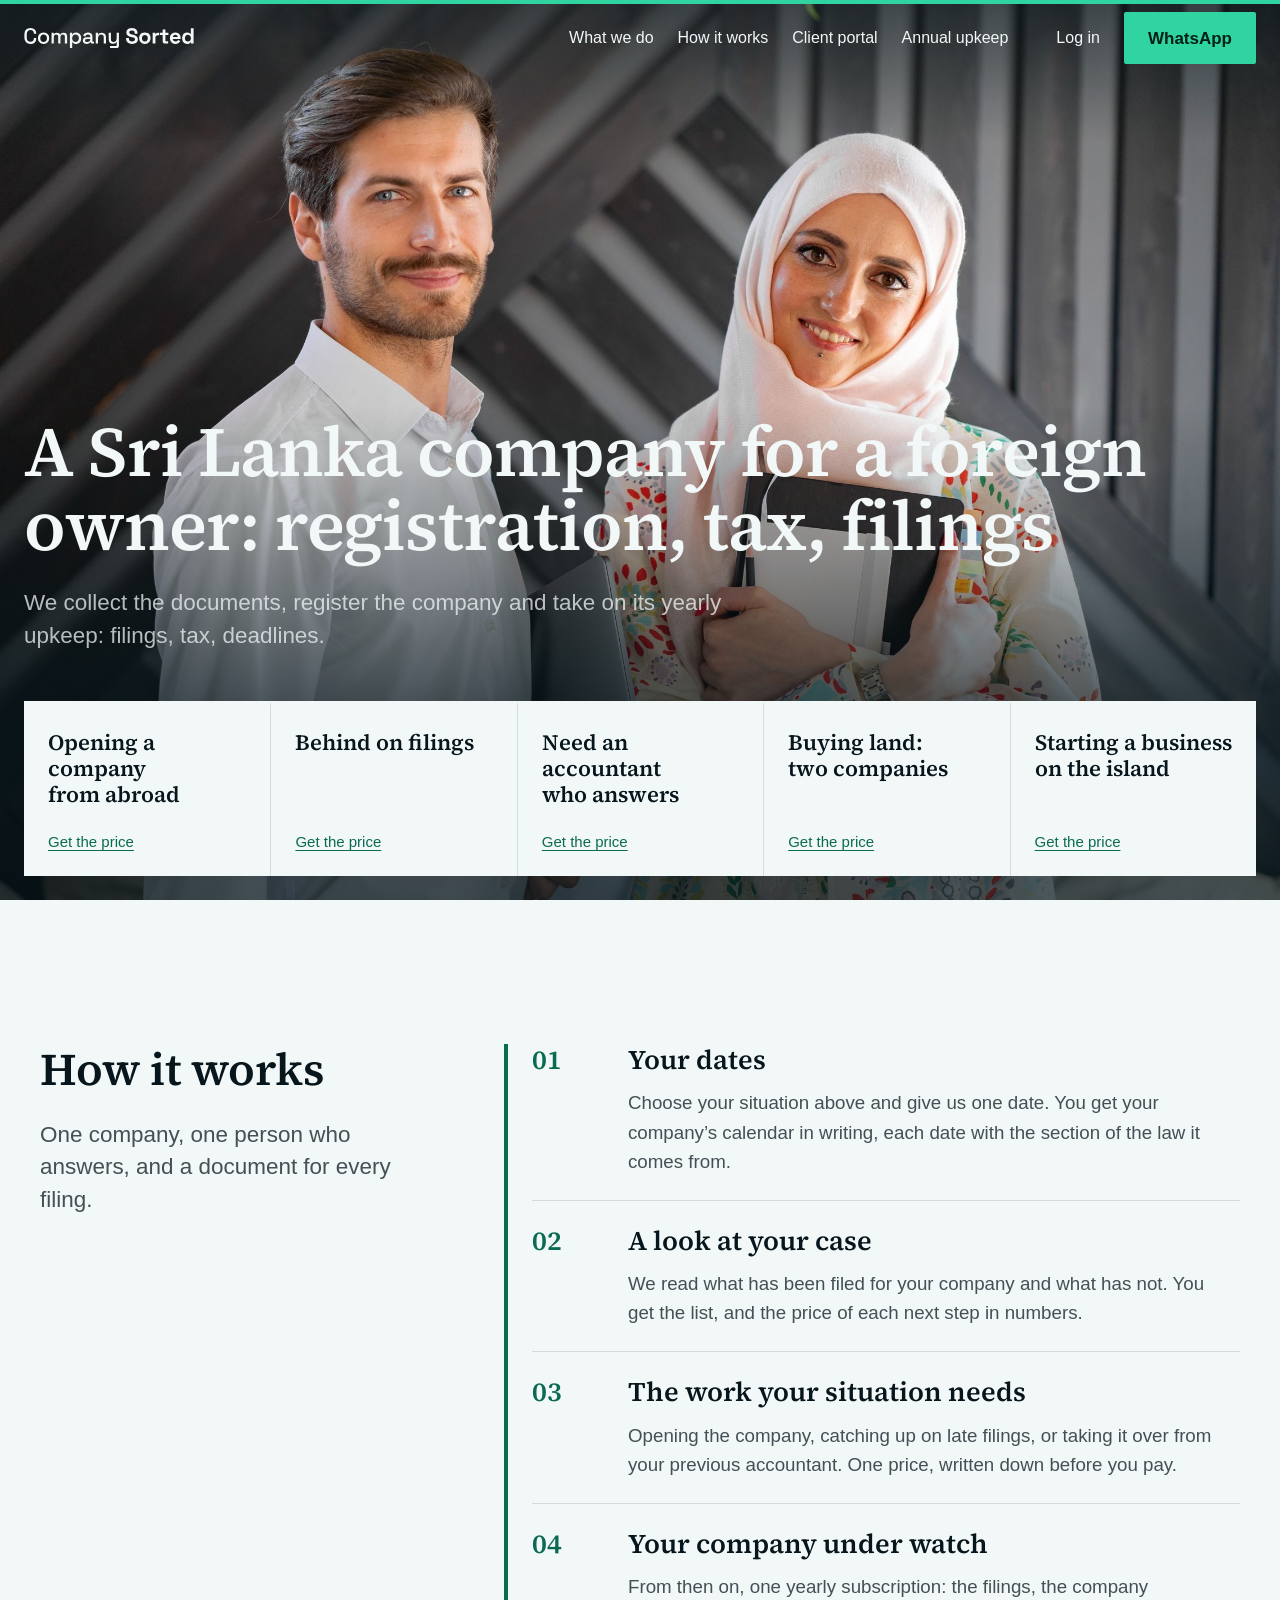
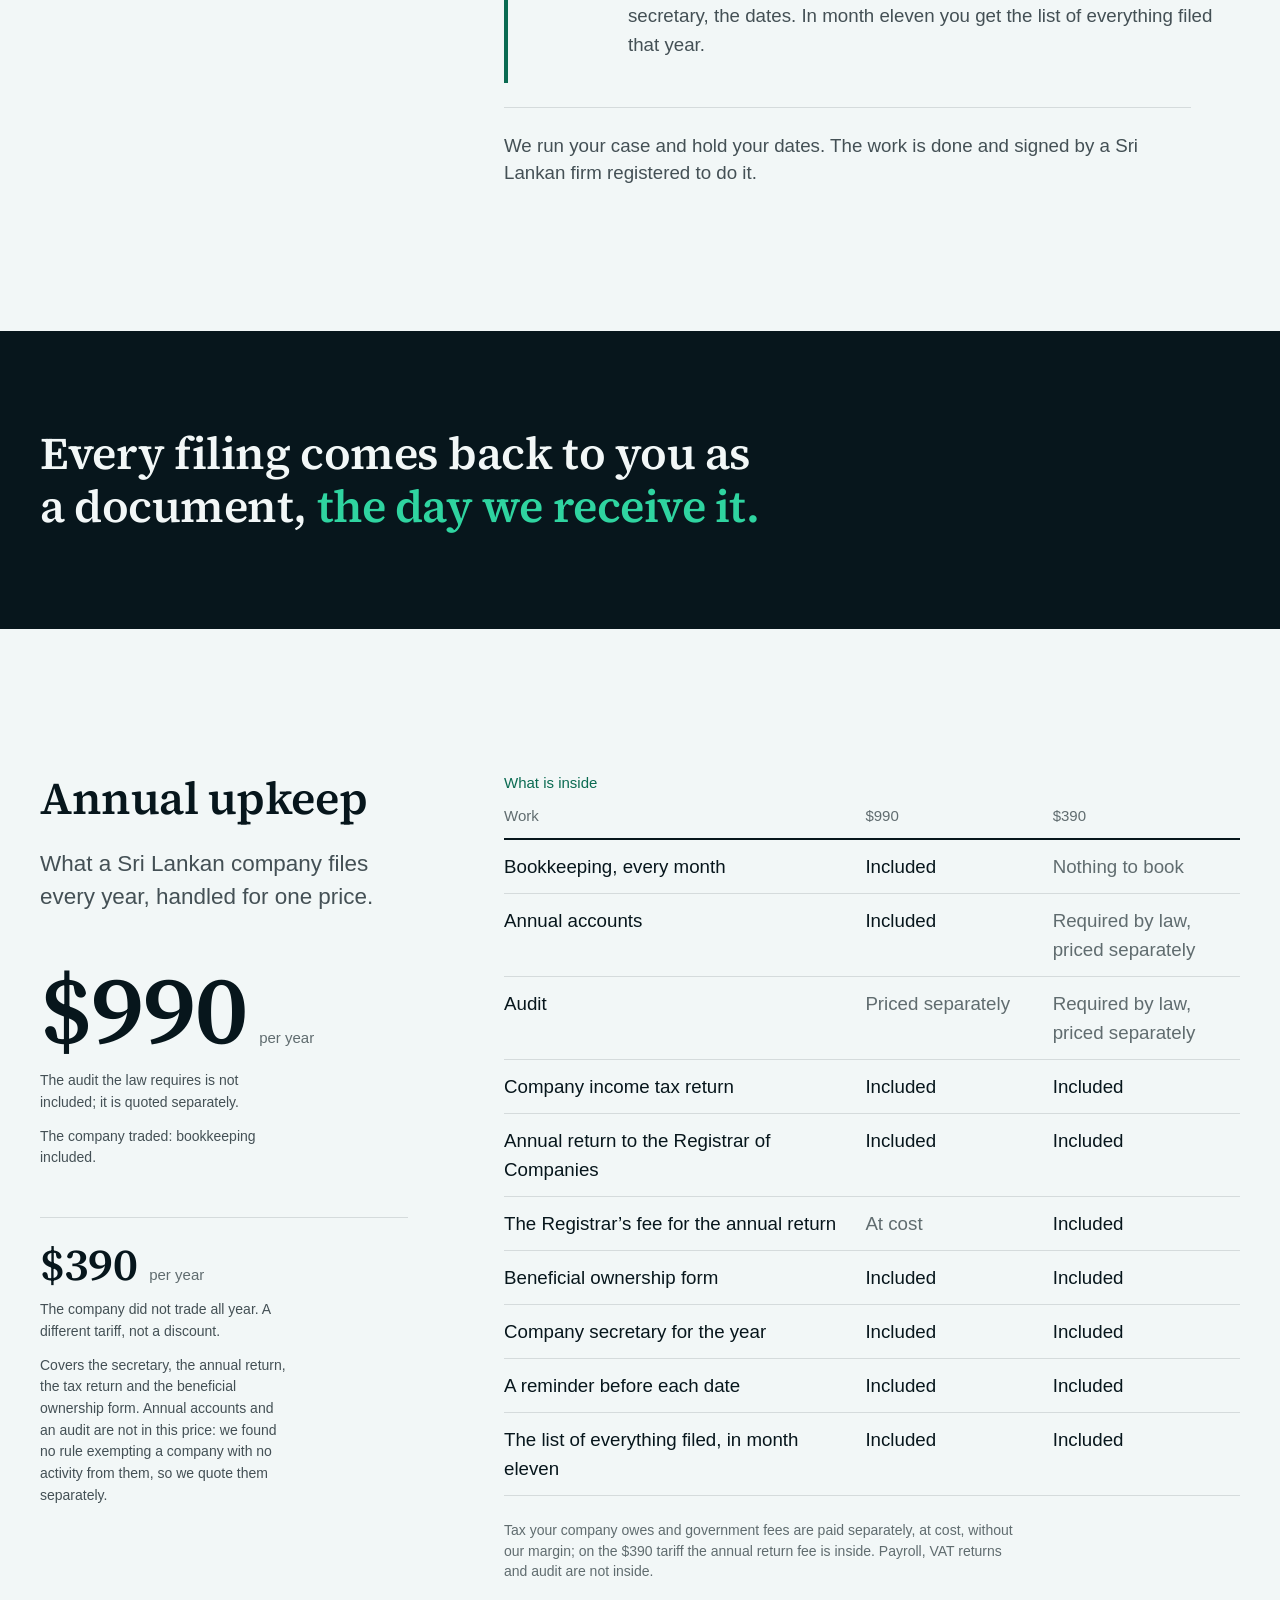
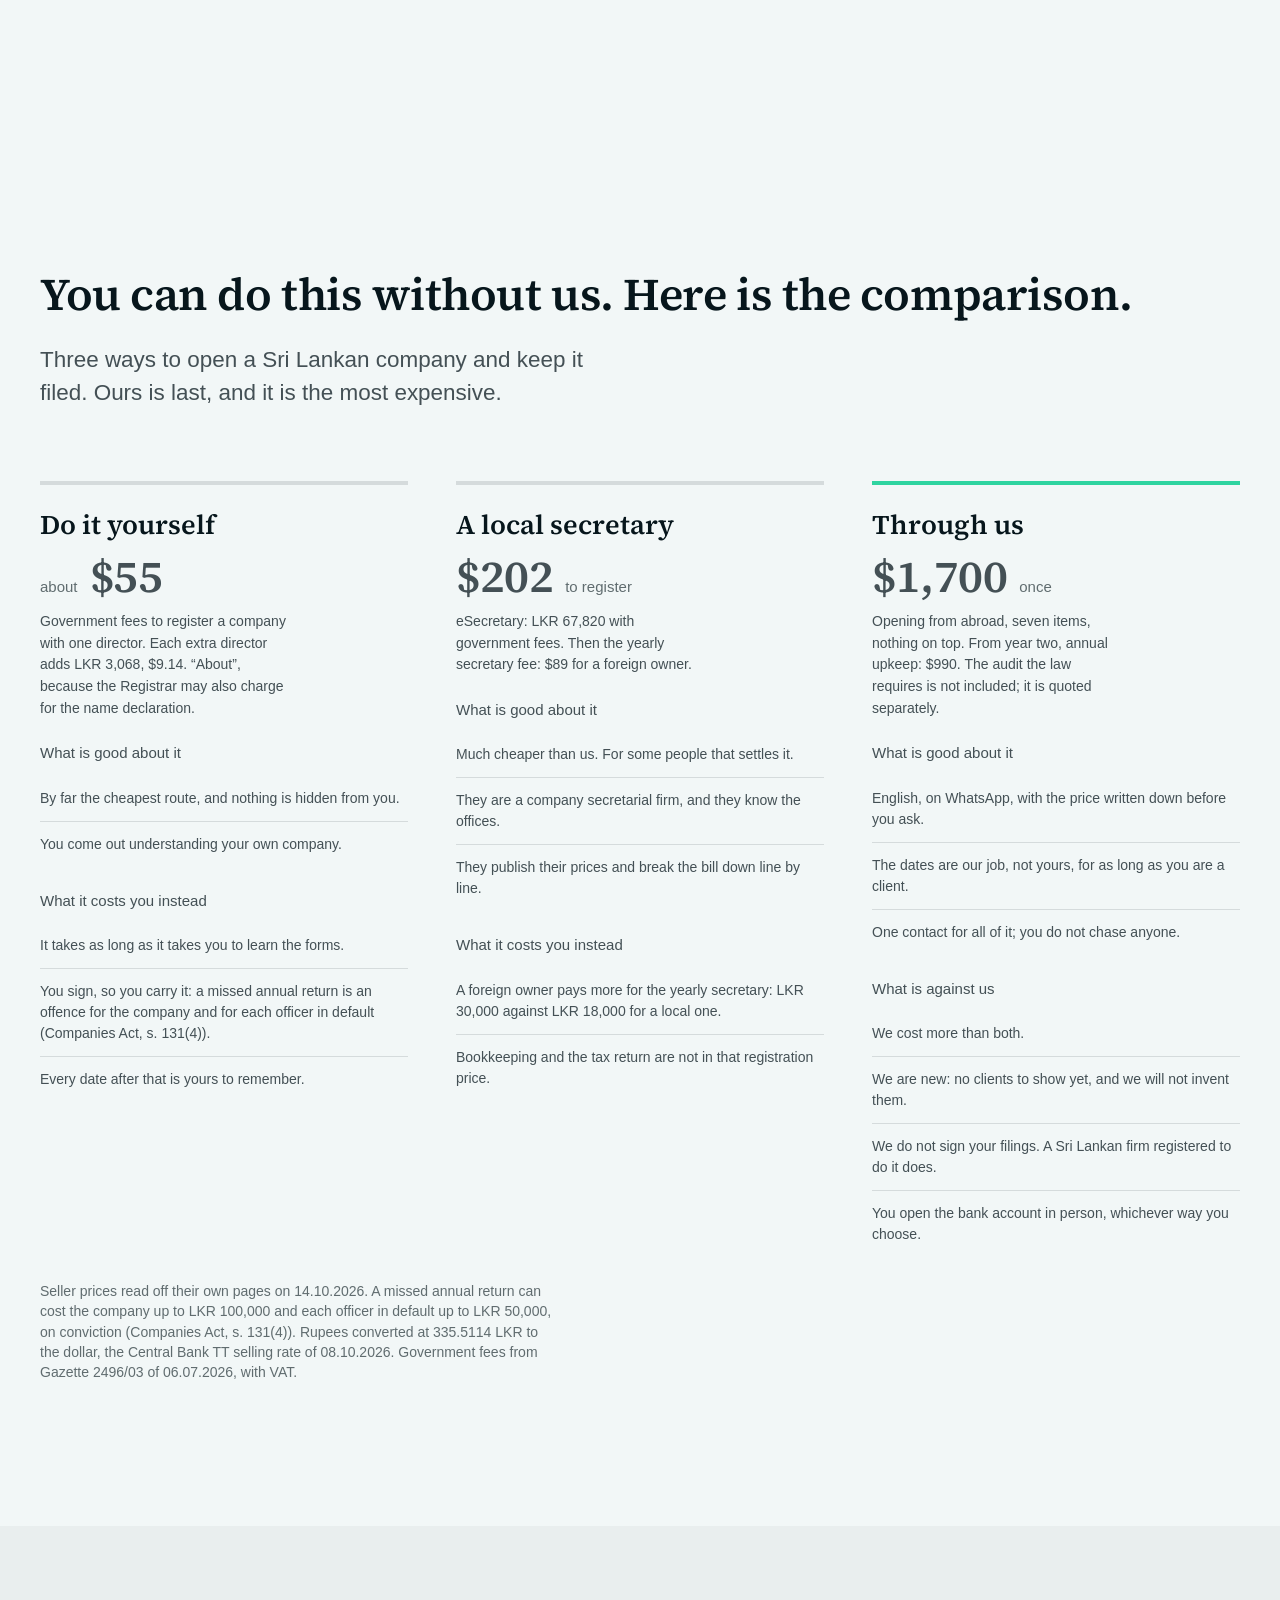
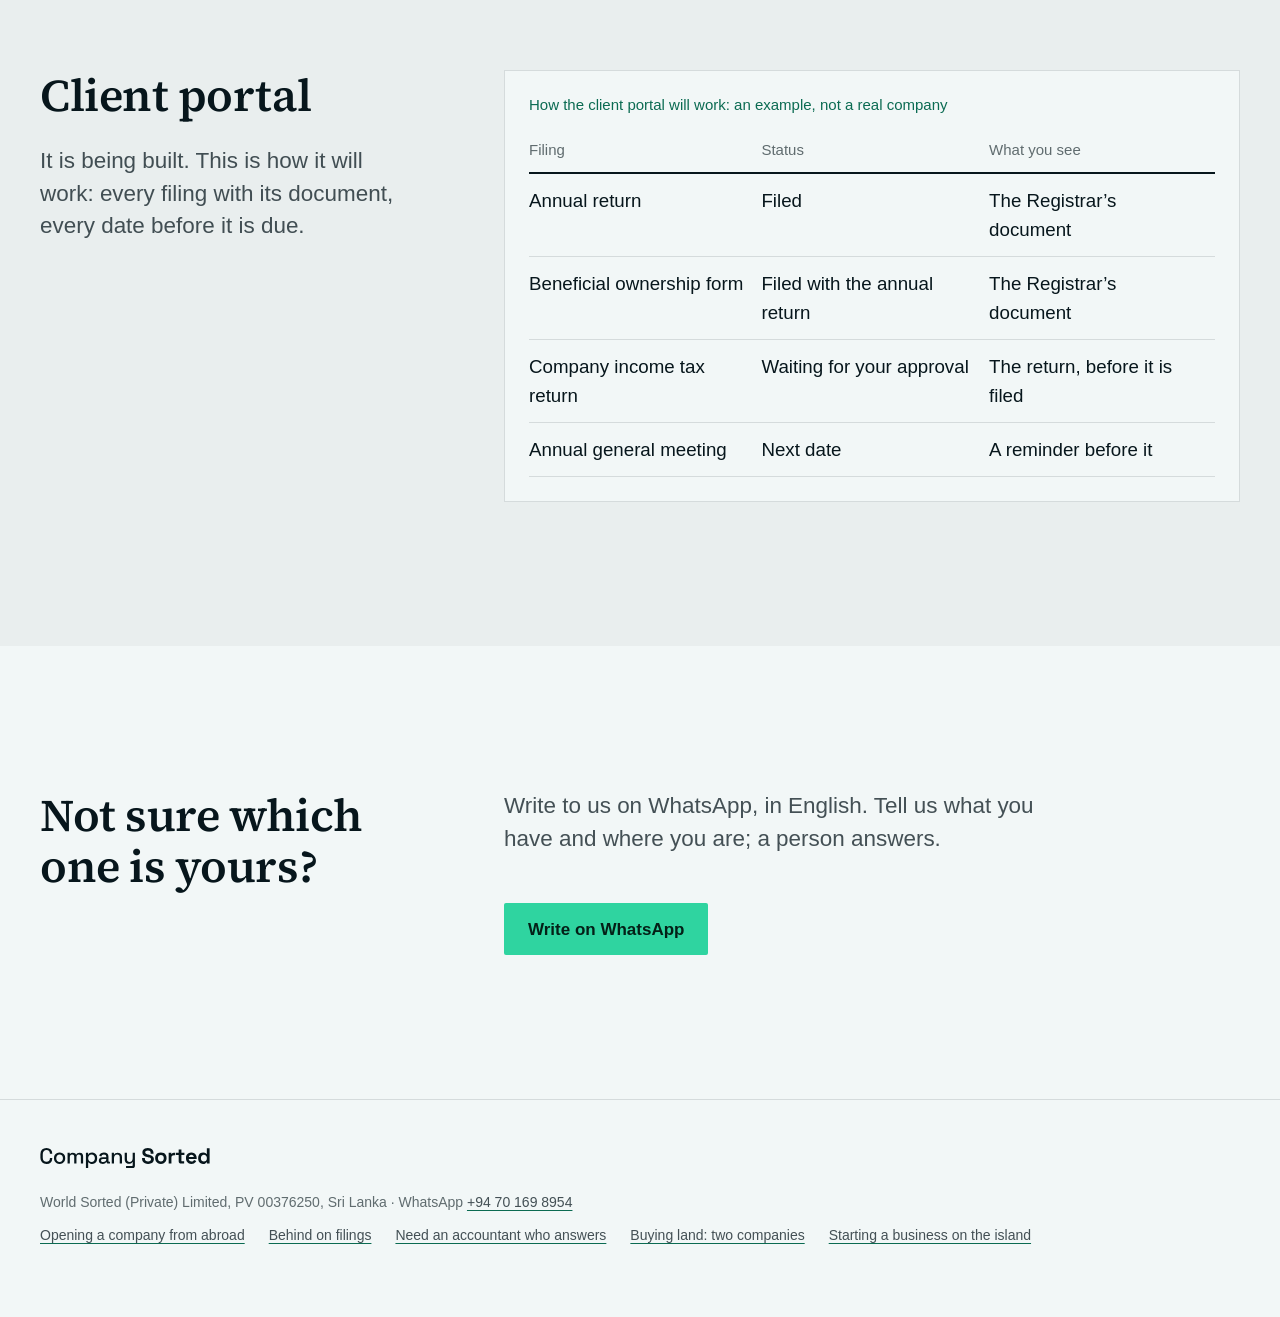
==== commit 2ee94d75: "обновление сайта" ====
--- a/index.html
+++ b/index.html
@@ -86,10 +86,11 @@
         <p class="lead">What a Sri Lankan company files every year, handled for one price.</p>
         <div class="prices">
           <p class="figure"><span class="figure__sum">$990</span><span class="figure__pre">per year</span></p>
+          <p class="figure__what">The audit the law requires is not included; it is quoted separately.</p>
           <p class="figure__what">The company traded: bookkeeping included.</p>
           <p class="figure figure--second"><span class="figure__sum">$390</span><span class="figure__pre">per year</span></p>
           <p class="figure__what">The company did not trade all year. A different tariff, not a discount.</p>
-          <p class="figure__what">Covers the secretary, the annual return, the tax return and the beneficial ownership form. The law still requires annual accounts and an audit; we quote them separately.</p>
+          <p class="figure__what">Covers the secretary, the annual return, the tax return and the beneficial ownership form. Annual accounts and an audit are not in this price: we found no rule exempting a company with no activity from them, so we quote them separately.</p>
         </div>
       </div>
       <div class="split__body">
@@ -154,7 +155,7 @@
         <article class="way way--us">
           <h3 class="h3">Through us</h3>
           <p class="figure figure--way"><span class="figure__sum">$1,700</span><span class="figure__pre">once</span></p>
-          <p class="figure__what">Opening from abroad, seven items, nothing on top. From year two, annual upkeep: $990.</p>
+          <p class="figure__what">Opening from abroad, seven items, nothing on top. From year two, annual upkeep: $990. The audit the law requires is not included; it is quoted separately.</p>
           <p class="label">What is good about it</p>
           <ul class="list">
             <li>English, on WhatsApp, with the price written down before you ask.</li>
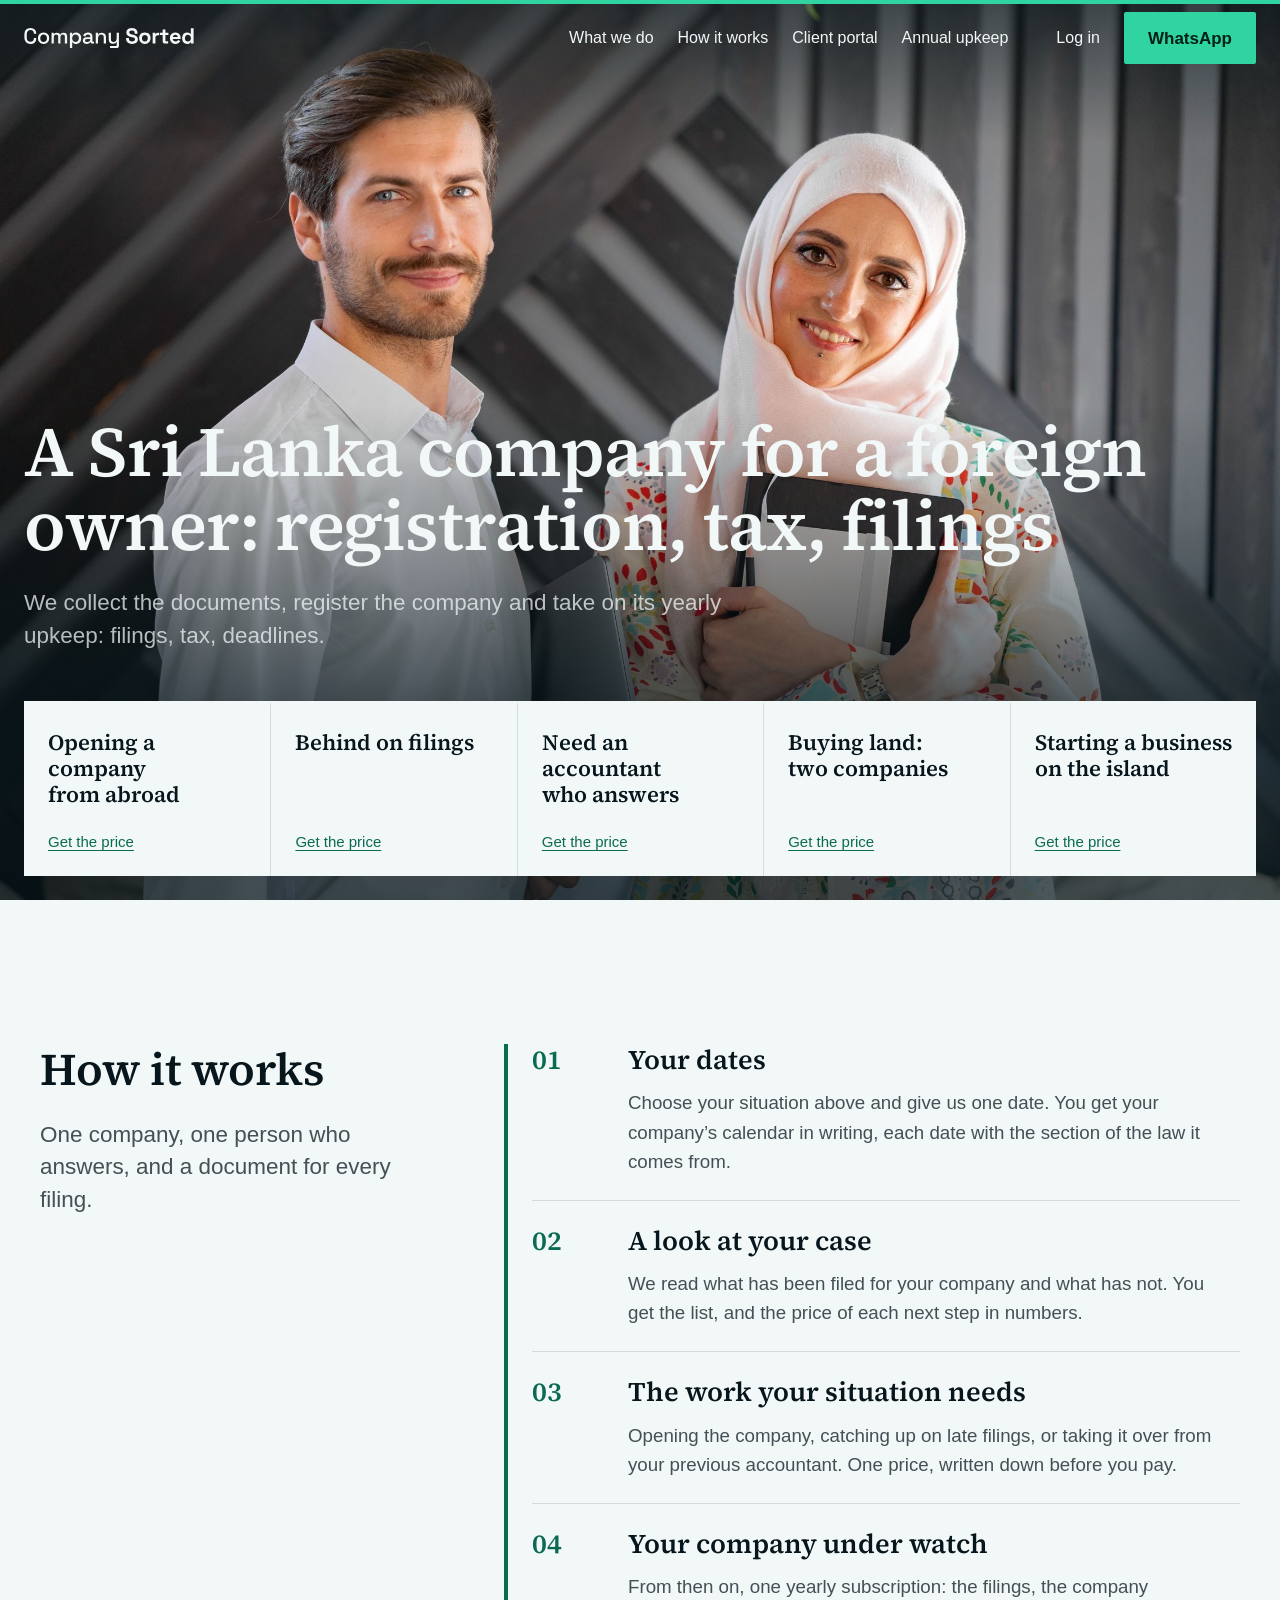
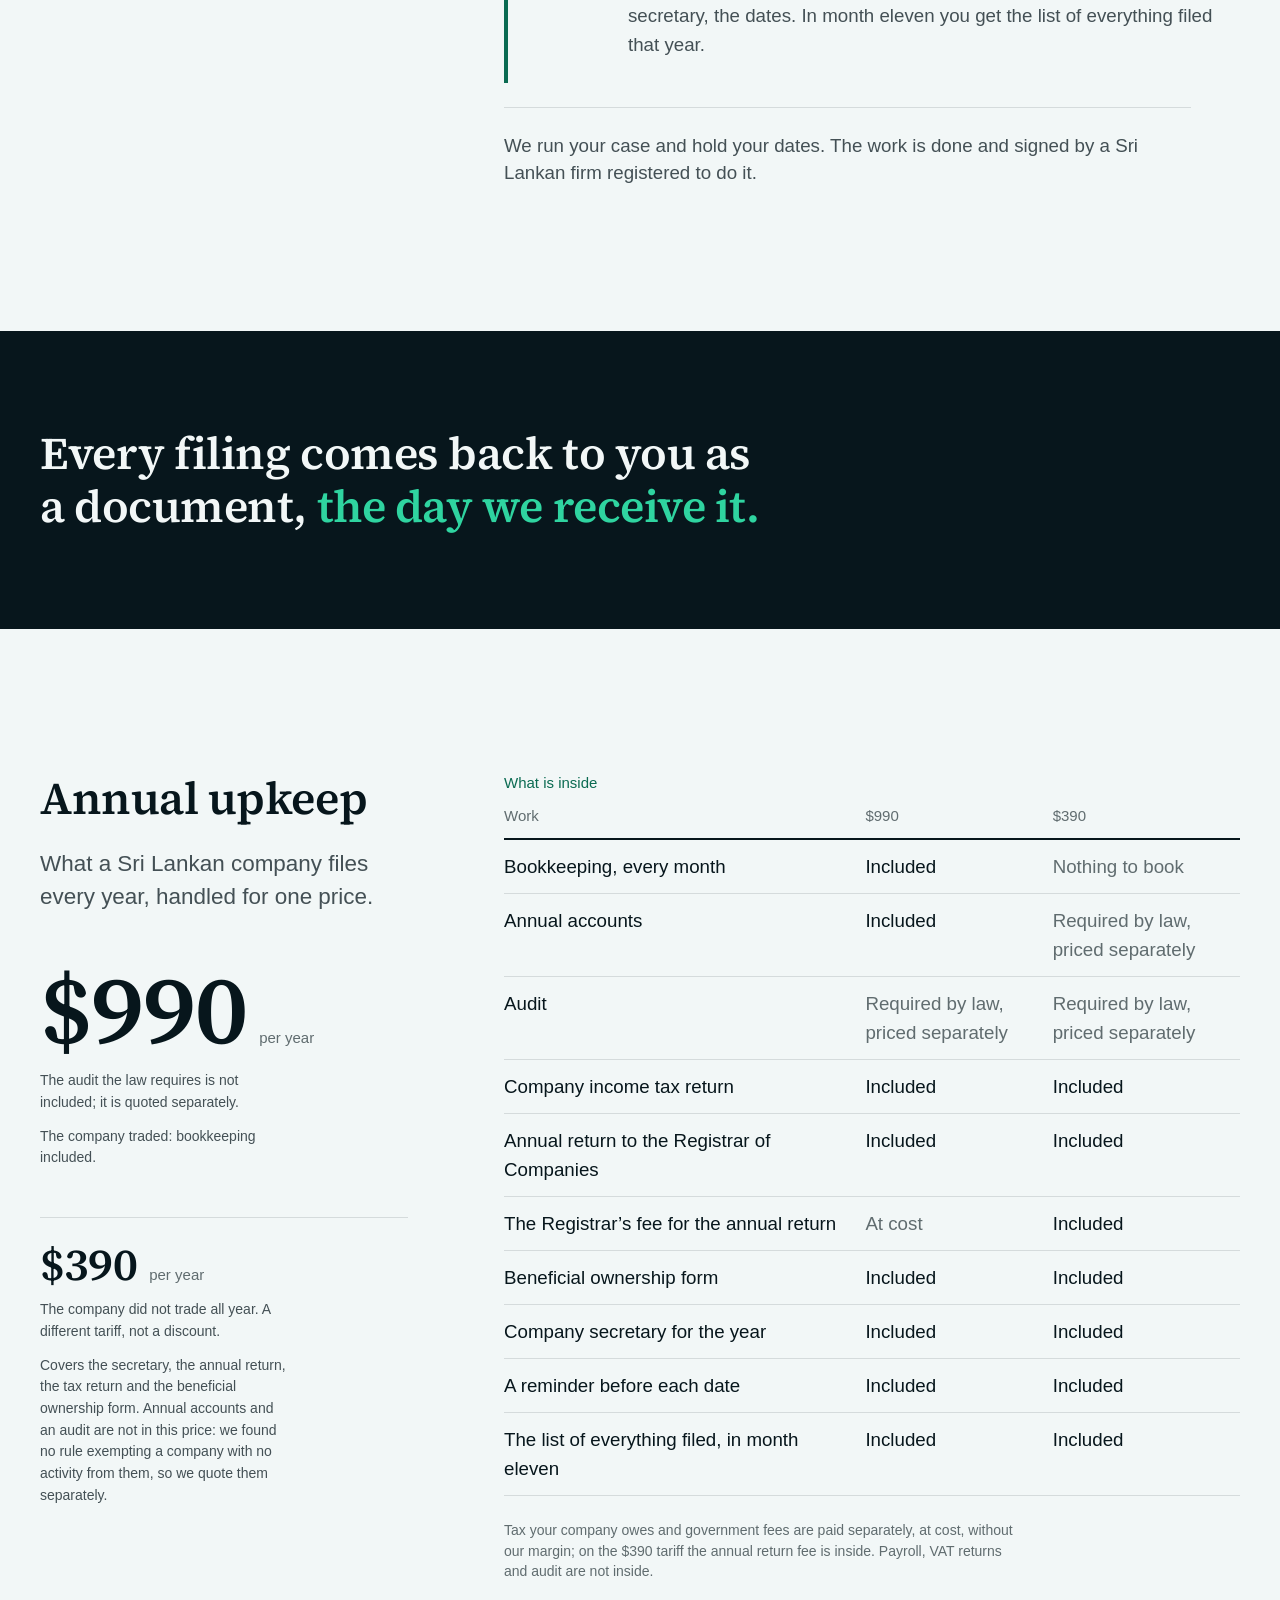
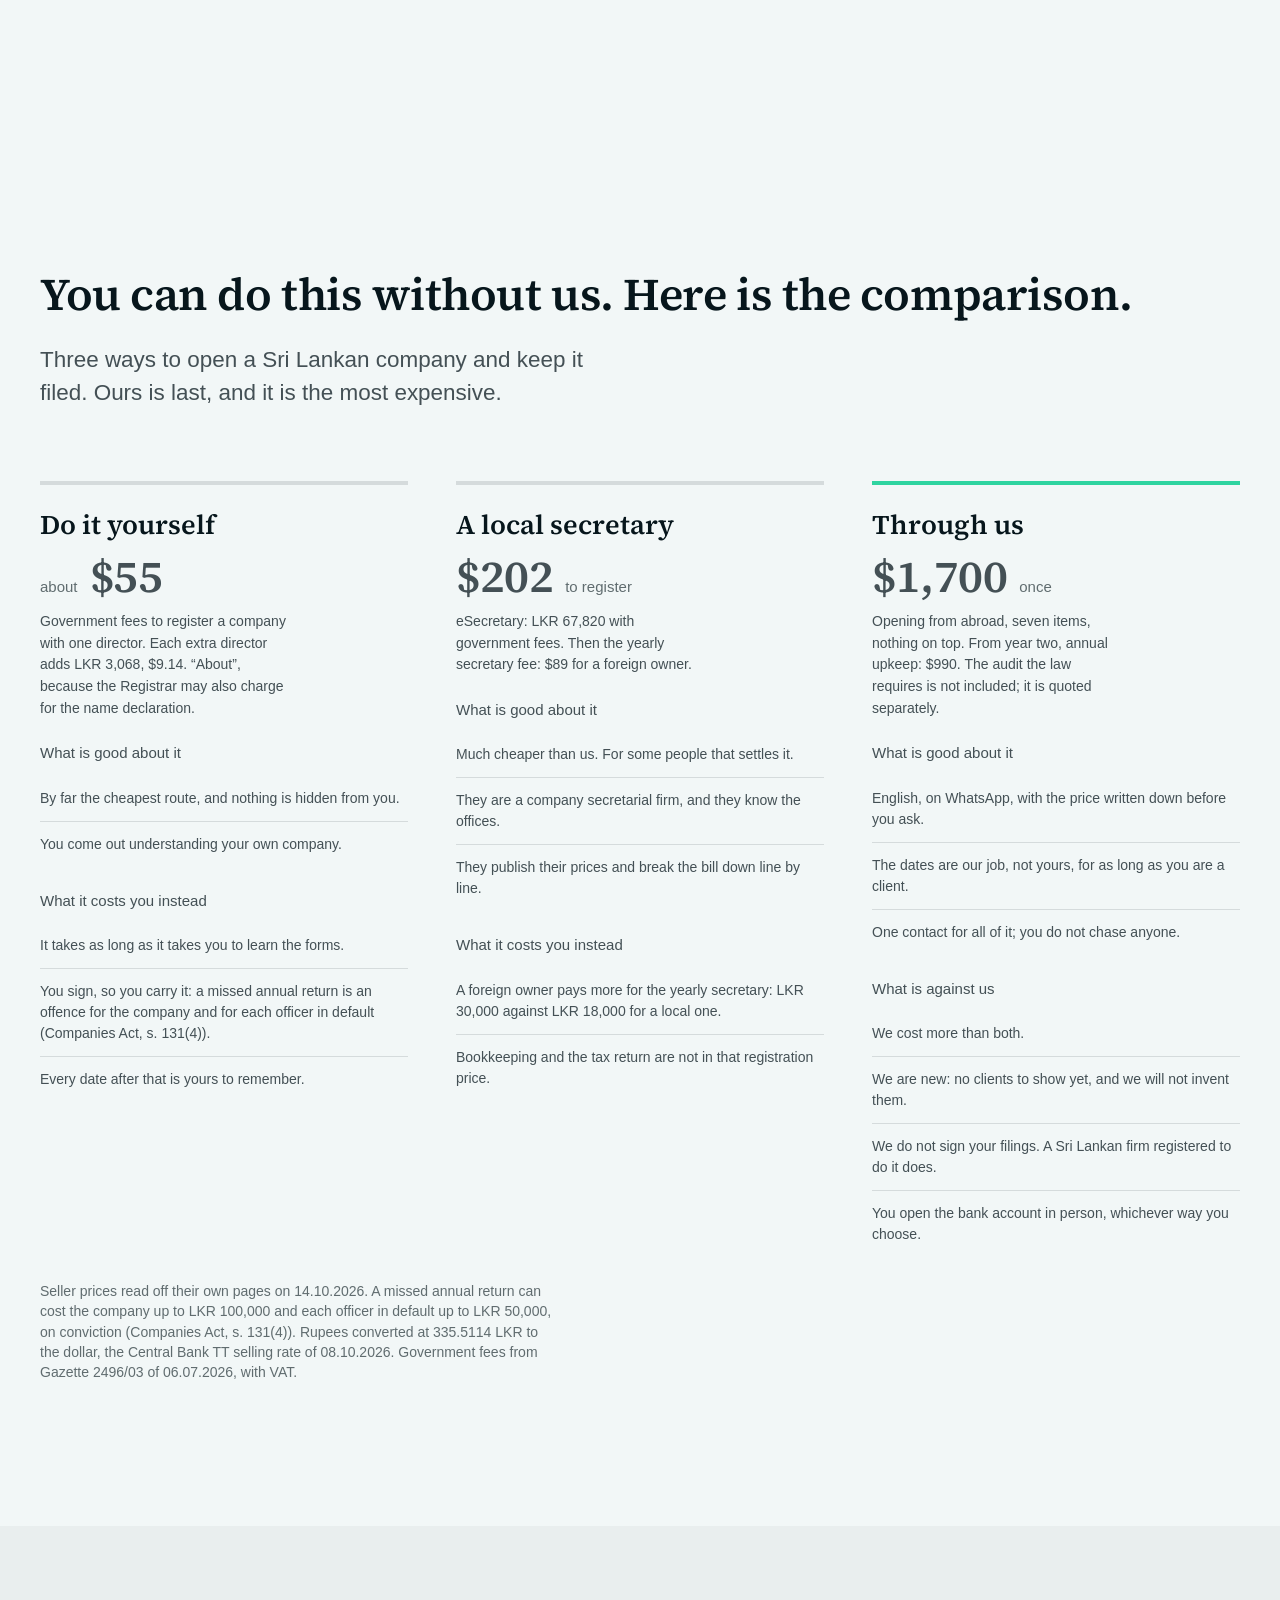
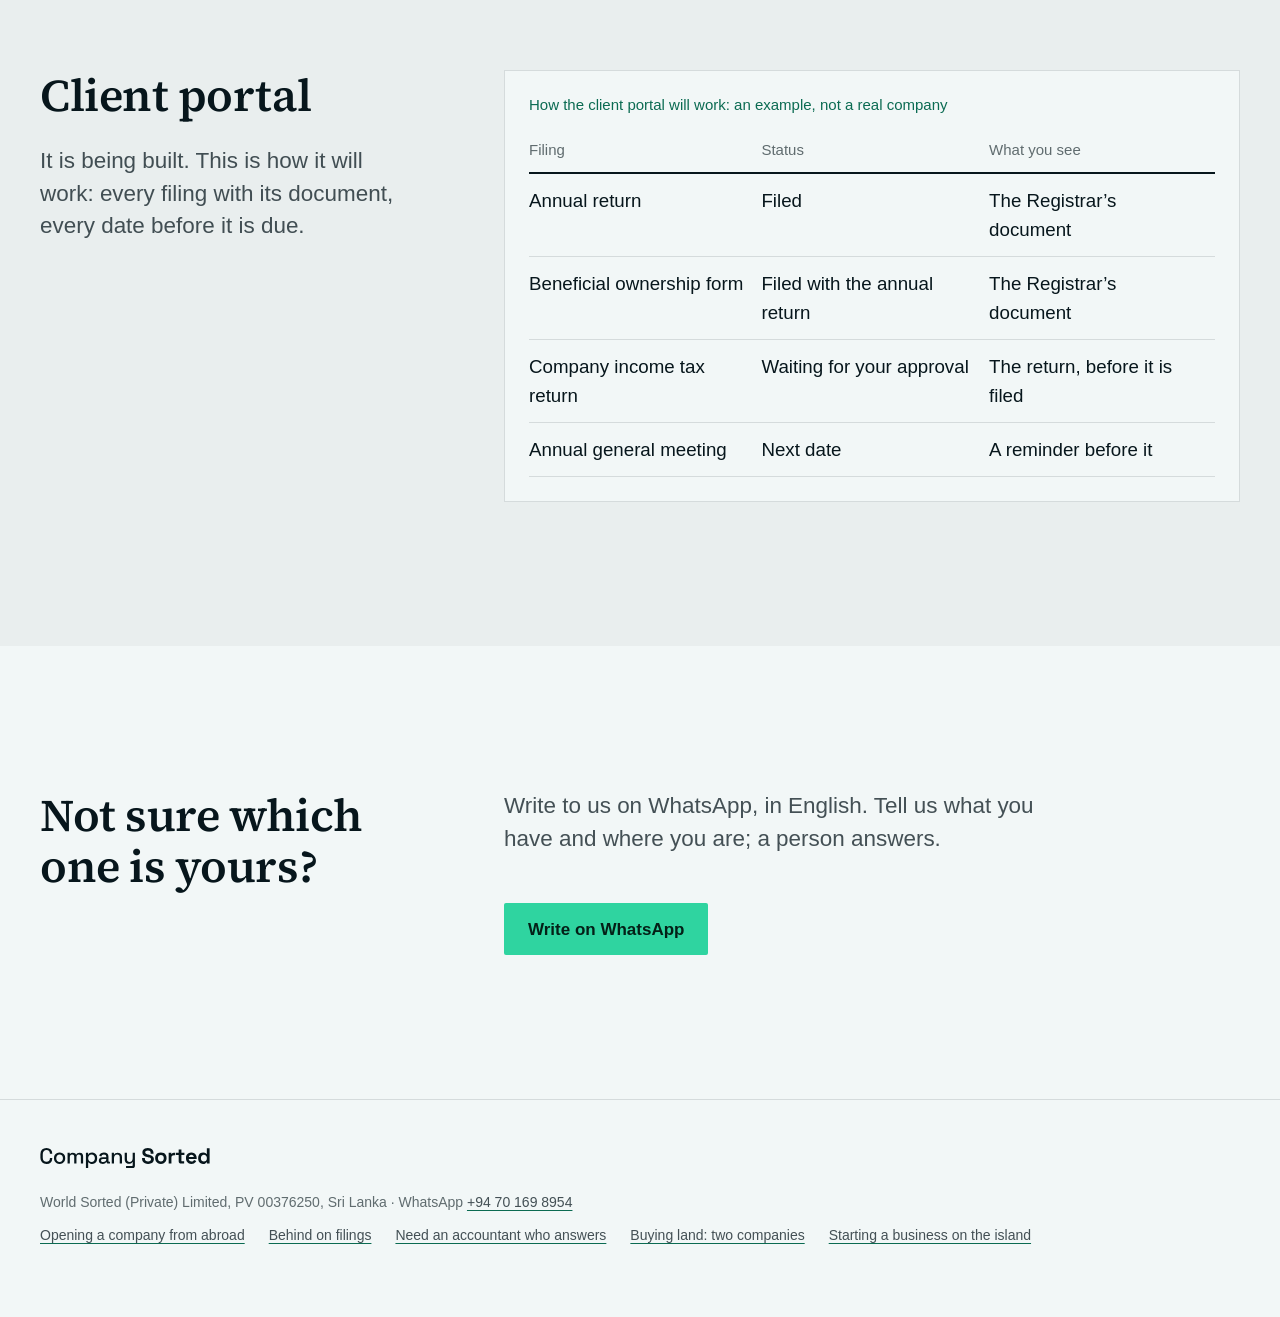
==== commit eb8809d9: "обновление сайта" ====
--- a/index.html
+++ b/index.html
@@ -100,7 +100,7 @@
           <tbody>
             <tr><td>Bookkeeping, every month</td><td class="c">Included</td><td class="c muted">Nothing to book</td></tr>
             <tr><td>Annual accounts</td><td class="c">Included</td><td class="c muted">Required by law, priced separately</td></tr>
-            <tr><td>Audit</td><td class="c muted">Priced separately</td><td class="c muted">Required by law, priced separately</td></tr>
+            <tr><td>Audit</td><td class="c muted">Required by law, priced separately</td><td class="c muted">Required by law, priced separately</td></tr>
             <tr><td>Company income tax return</td><td class="c">Included</td><td class="c">Included</td></tr>
             <tr><td>Annual return to the Registrar of Companies</td><td class="c">Included</td><td class="c">Included</td></tr>
             <tr><td>The Registrar&rsquo;s fee for the annual return</td><td class="c muted">At cost</td><td class="c">Included</td></tr>
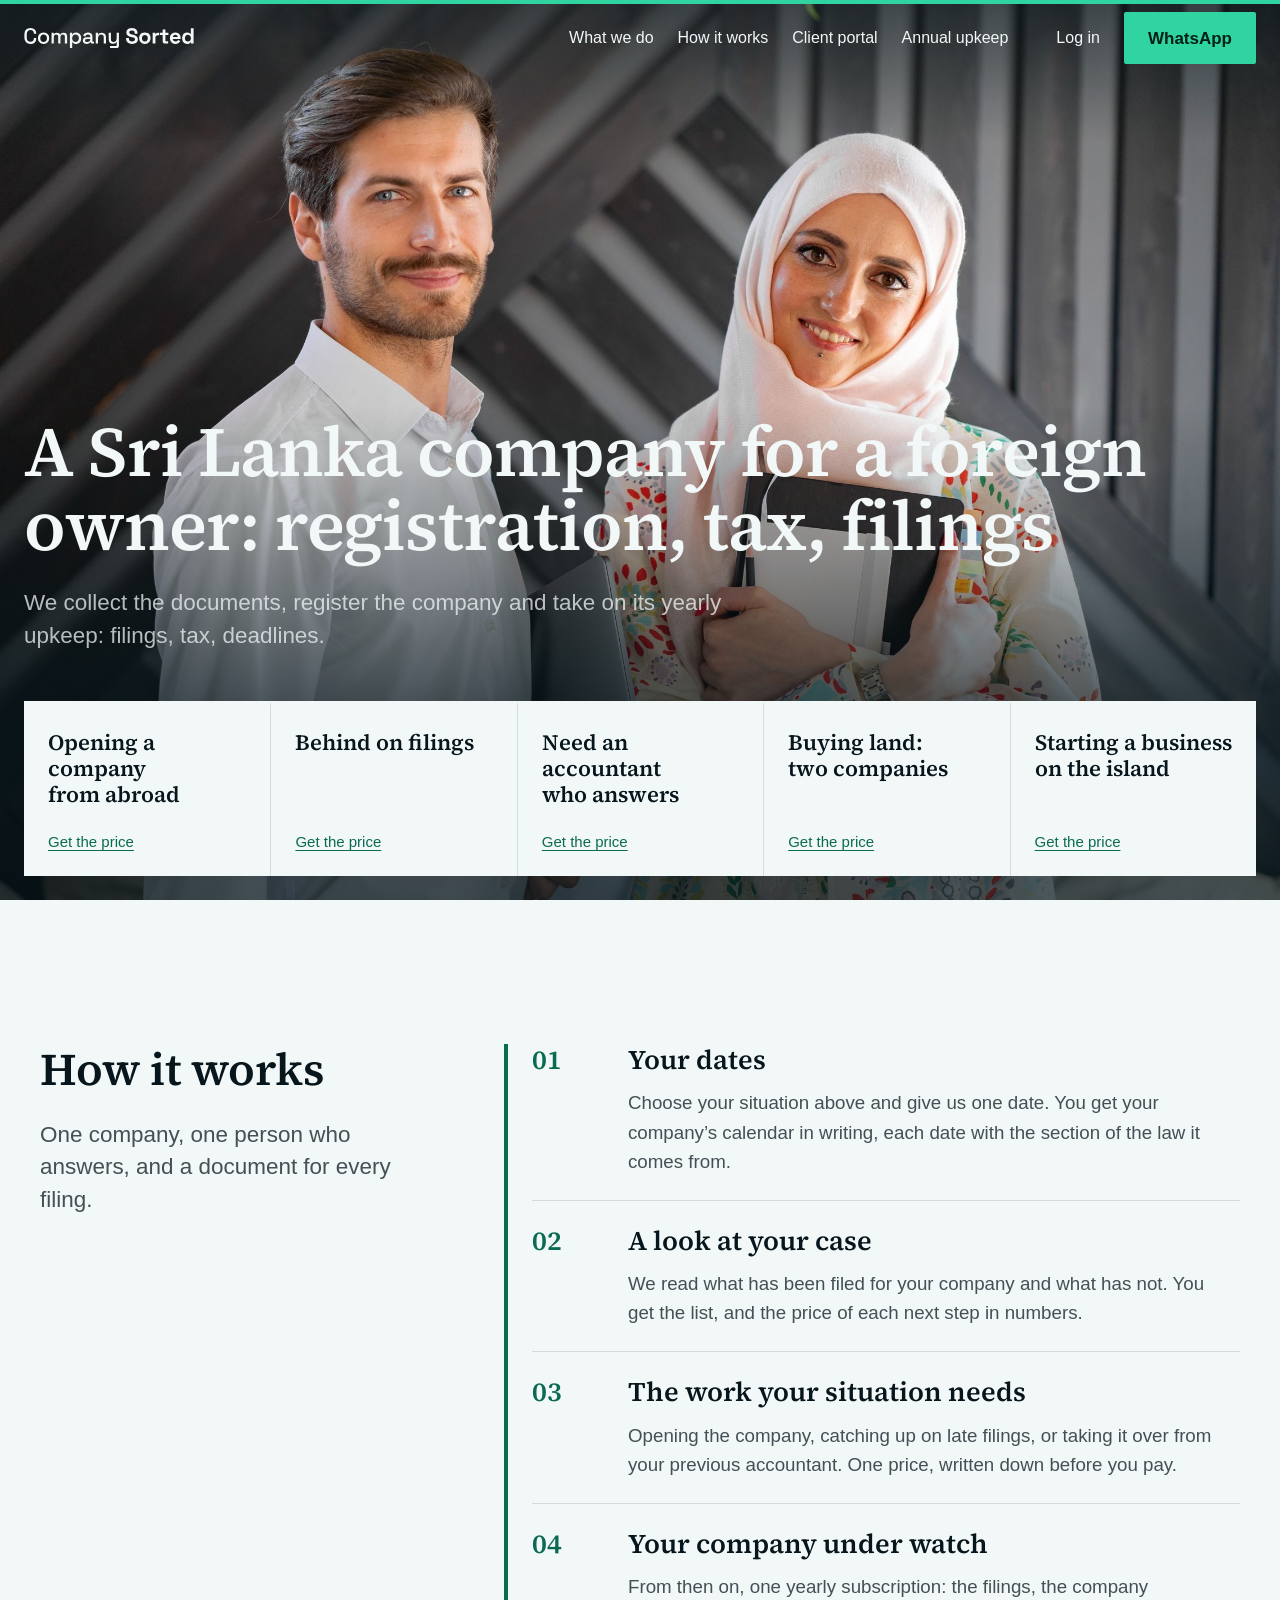
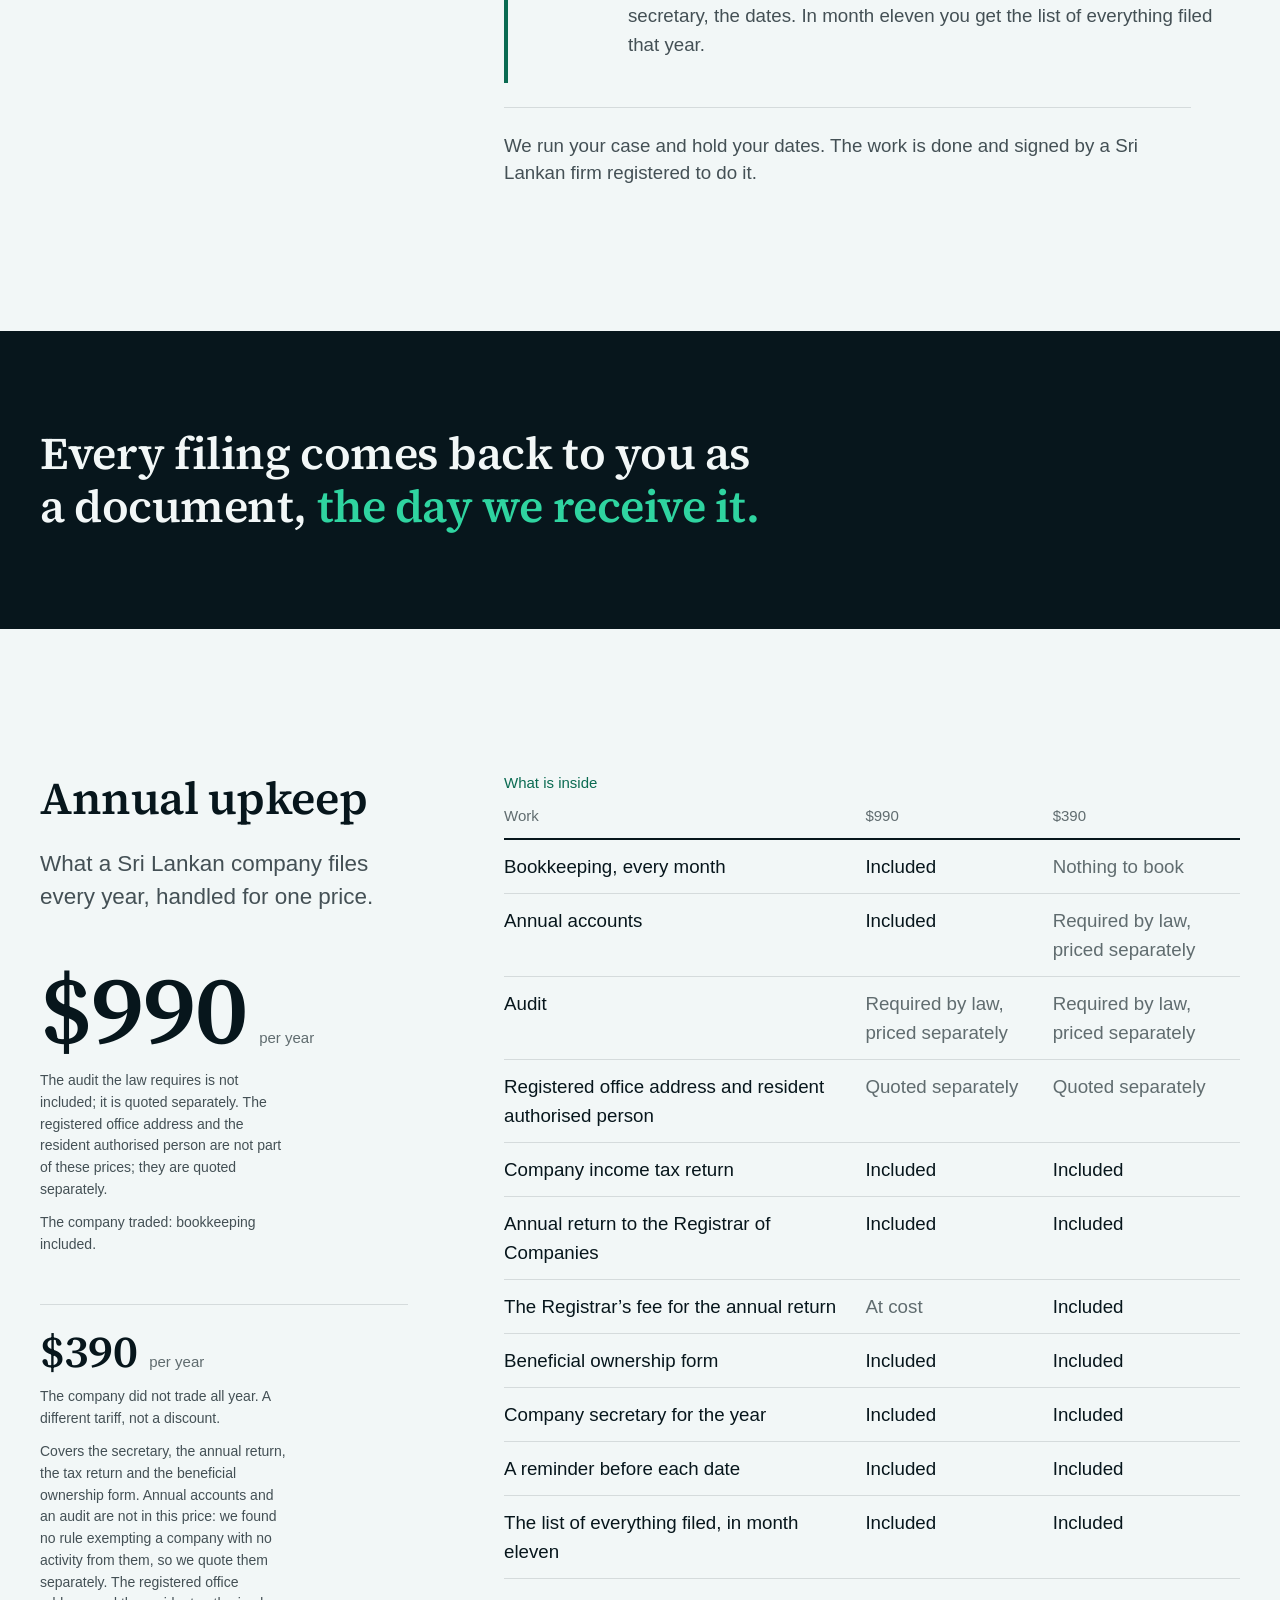
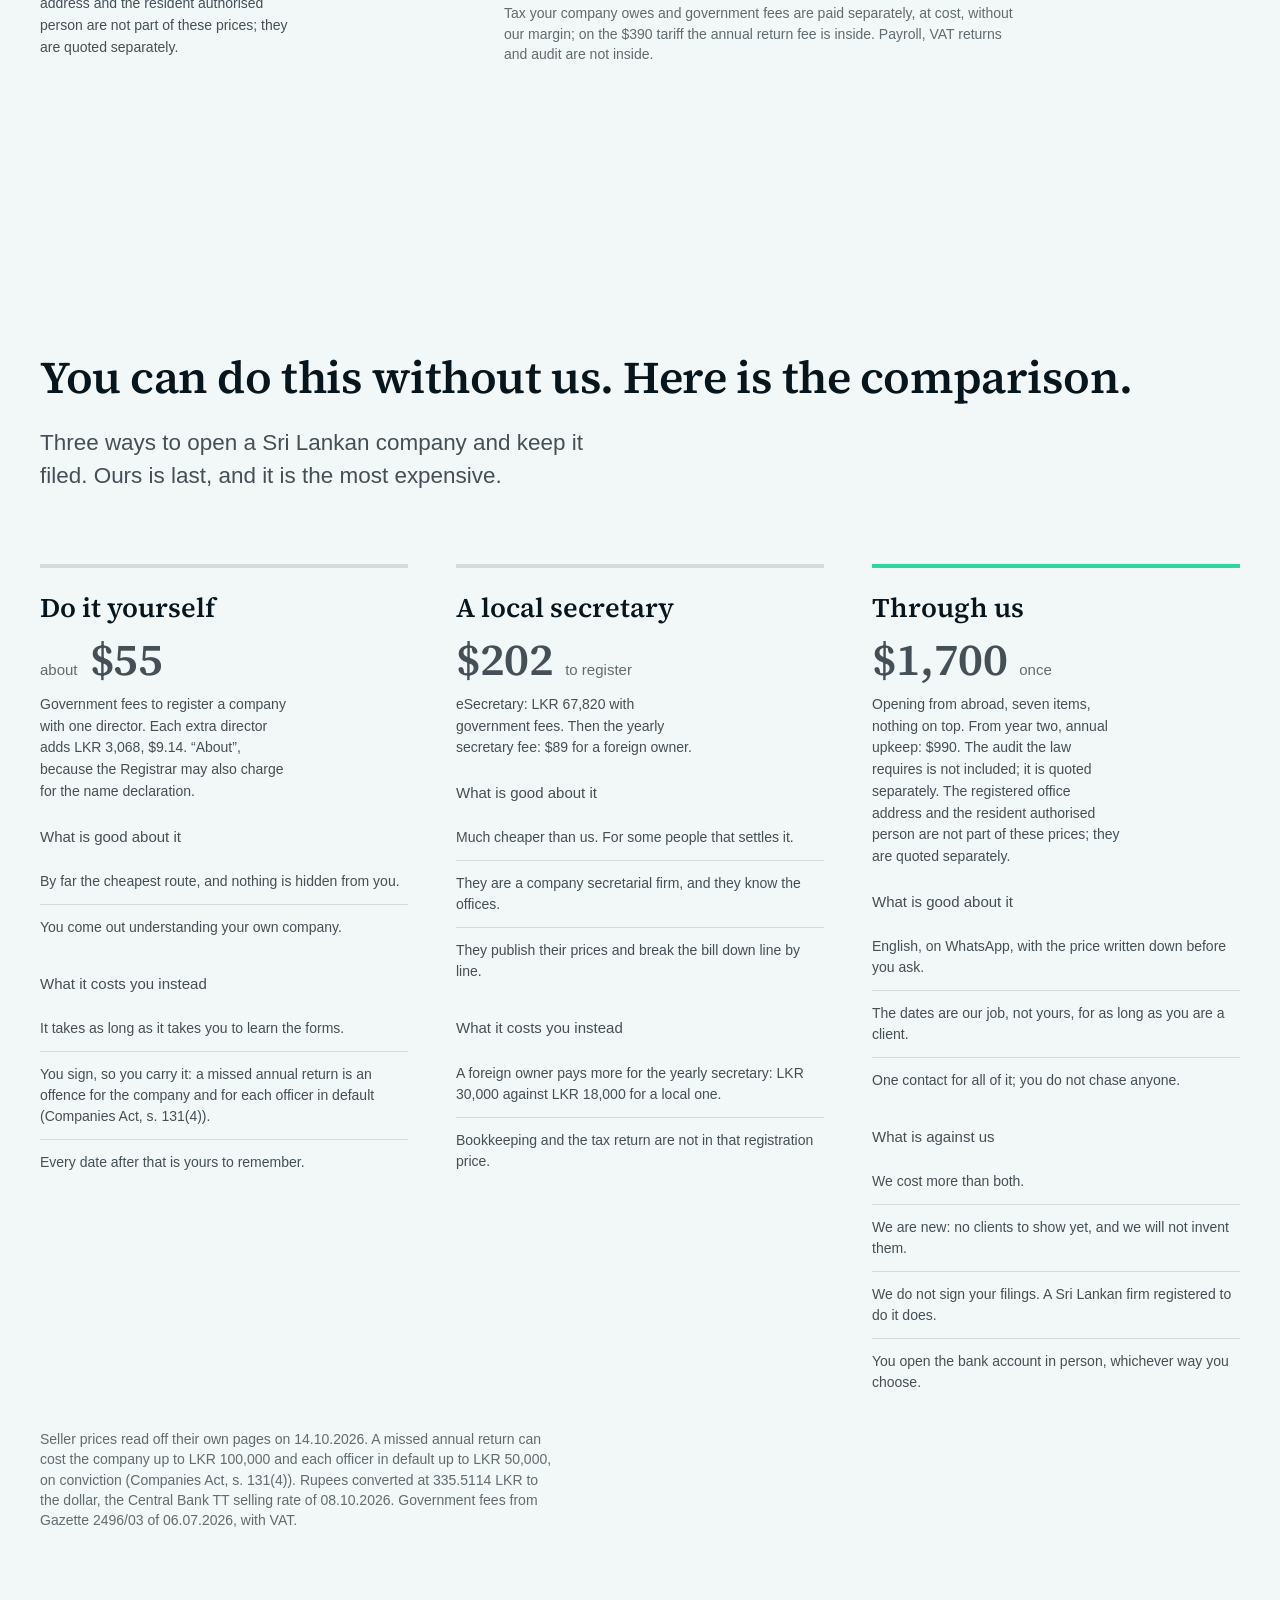
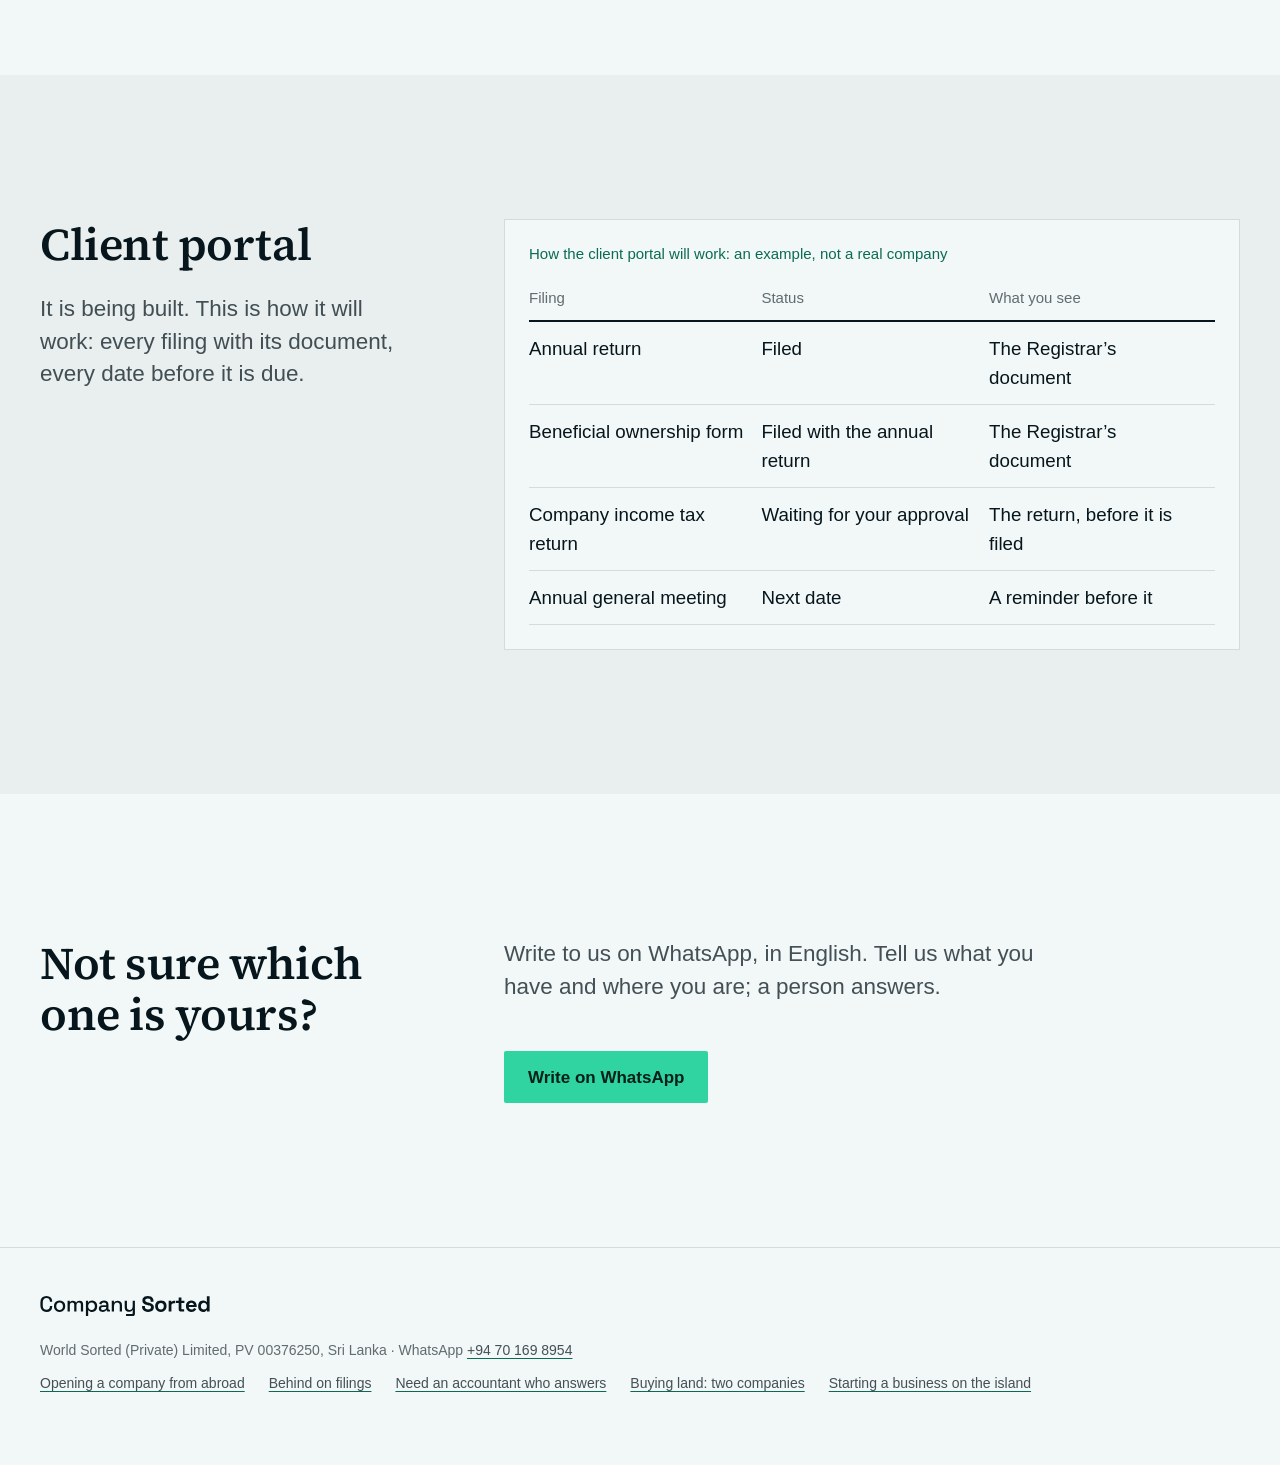
==== commit d361ec0e: "обновление сайта" ====
--- a/index.html
+++ b/index.html
@@ -86,11 +86,11 @@
         <p class="lead">What a Sri Lankan company files every year, handled for one price.</p>
         <div class="prices">
           <p class="figure"><span class="figure__sum">$990</span><span class="figure__pre">per year</span></p>
-          <p class="figure__what">The audit the law requires is not included; it is quoted separately.</p>
+          <p class="figure__what">The audit the law requires is not included; it is quoted separately. The registered office address and the resident authorised person are not part of these prices; they are quoted separately.</p>
           <p class="figure__what">The company traded: bookkeeping included.</p>
           <p class="figure figure--second"><span class="figure__sum">$390</span><span class="figure__pre">per year</span></p>
           <p class="figure__what">The company did not trade all year. A different tariff, not a discount.</p>
-          <p class="figure__what">Covers the secretary, the annual return, the tax return and the beneficial ownership form. Annual accounts and an audit are not in this price: we found no rule exempting a company with no activity from them, so we quote them separately.</p>
+          <p class="figure__what">Covers the secretary, the annual return, the tax return and the beneficial ownership form. Annual accounts and an audit are not in this price: we found no rule exempting a company with no activity from them, so we quote them separately. The registered office address and the resident authorised person are not part of these prices; they are quoted separately.</p>
         </div>
       </div>
       <div class="split__body">
@@ -101,6 +101,7 @@
             <tr><td>Bookkeeping, every month</td><td class="c">Included</td><td class="c muted">Nothing to book</td></tr>
             <tr><td>Annual accounts</td><td class="c">Included</td><td class="c muted">Required by law, priced separately</td></tr>
             <tr><td>Audit</td><td class="c muted">Required by law, priced separately</td><td class="c muted">Required by law, priced separately</td></tr>
+            <tr><td>Registered office address and resident authorised person</td><td class="c muted">Quoted separately</td><td class="c muted">Quoted separately</td></tr>
             <tr><td>Company income tax return</td><td class="c">Included</td><td class="c">Included</td></tr>
             <tr><td>Annual return to the Registrar of Companies</td><td class="c">Included</td><td class="c">Included</td></tr>
             <tr><td>The Registrar&rsquo;s fee for the annual return</td><td class="c muted">At cost</td><td class="c">Included</td></tr>
@@ -155,7 +156,7 @@
         <article class="way way--us">
           <h3 class="h3">Through us</h3>
           <p class="figure figure--way"><span class="figure__sum">$1,700</span><span class="figure__pre">once</span></p>
-          <p class="figure__what">Opening from abroad, seven items, nothing on top. From year two, annual upkeep: $990. The audit the law requires is not included; it is quoted separately.</p>
+          <p class="figure__what">Opening from abroad, seven items, nothing on top. From year two, annual upkeep: $990. The audit the law requires is not included; it is quoted separately. The registered office address and the resident authorised person are not part of these prices; they are quoted separately.</p>
           <p class="label">What is good about it</p>
           <ul class="list">
             <li>English, on WhatsApp, with the price written down before you ask.</li>
@@ -225,6 +226,7 @@
   </div>
 </footer>
 
+<script src="js/ref.js"></script>
 <script src="js/menu.js"></script>
 </body>
 </html>
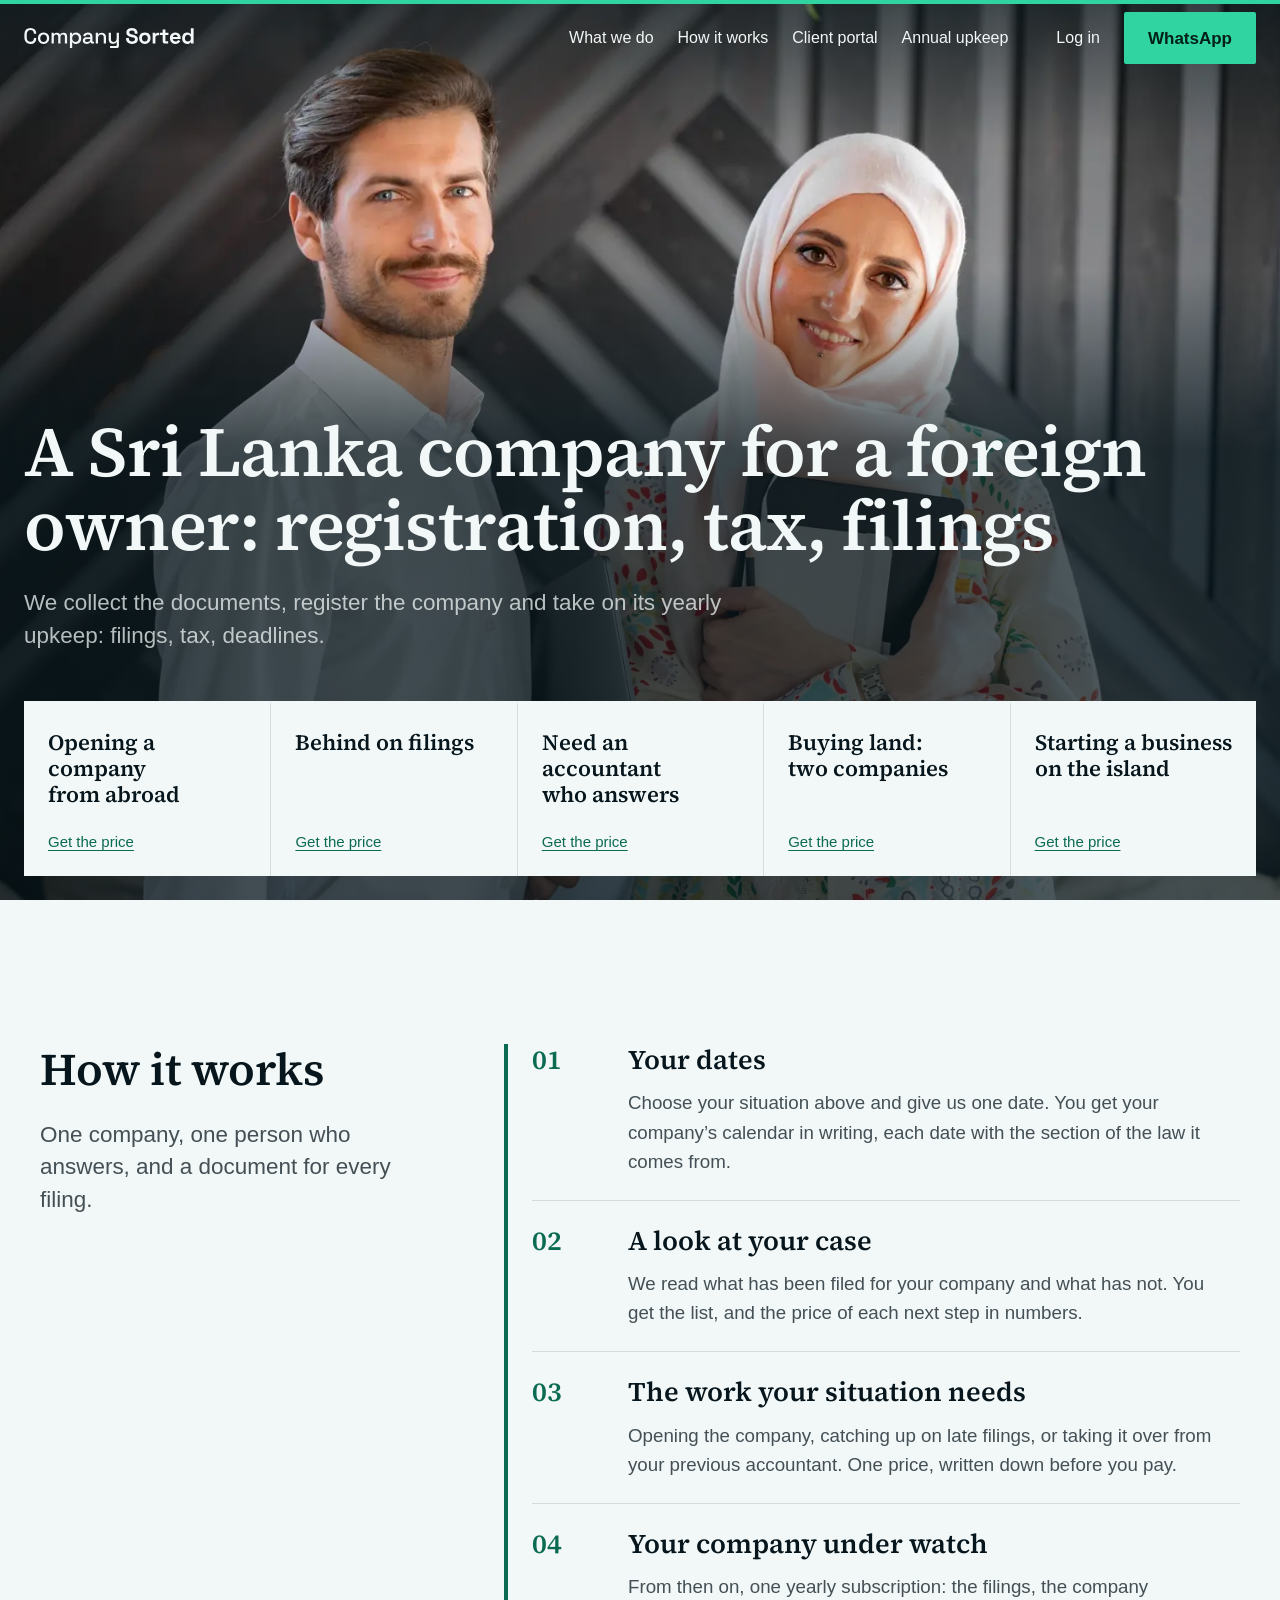
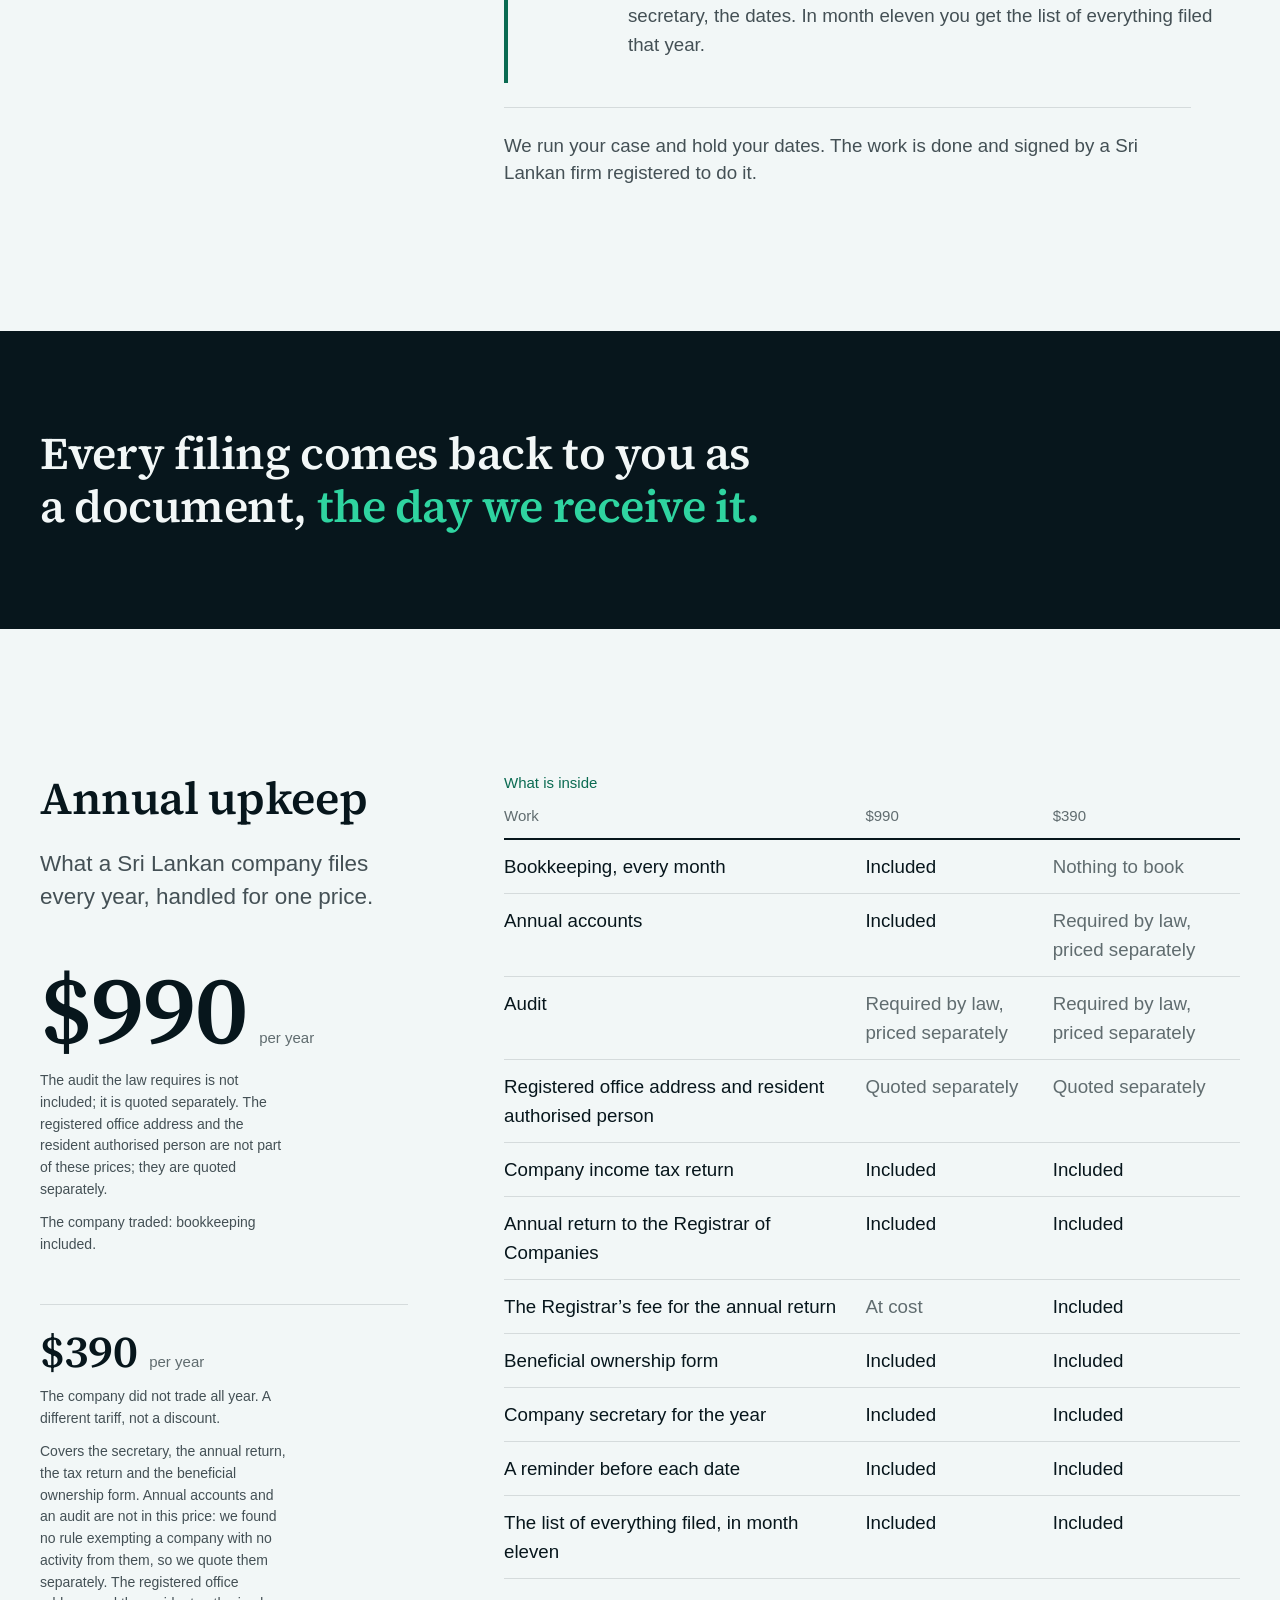
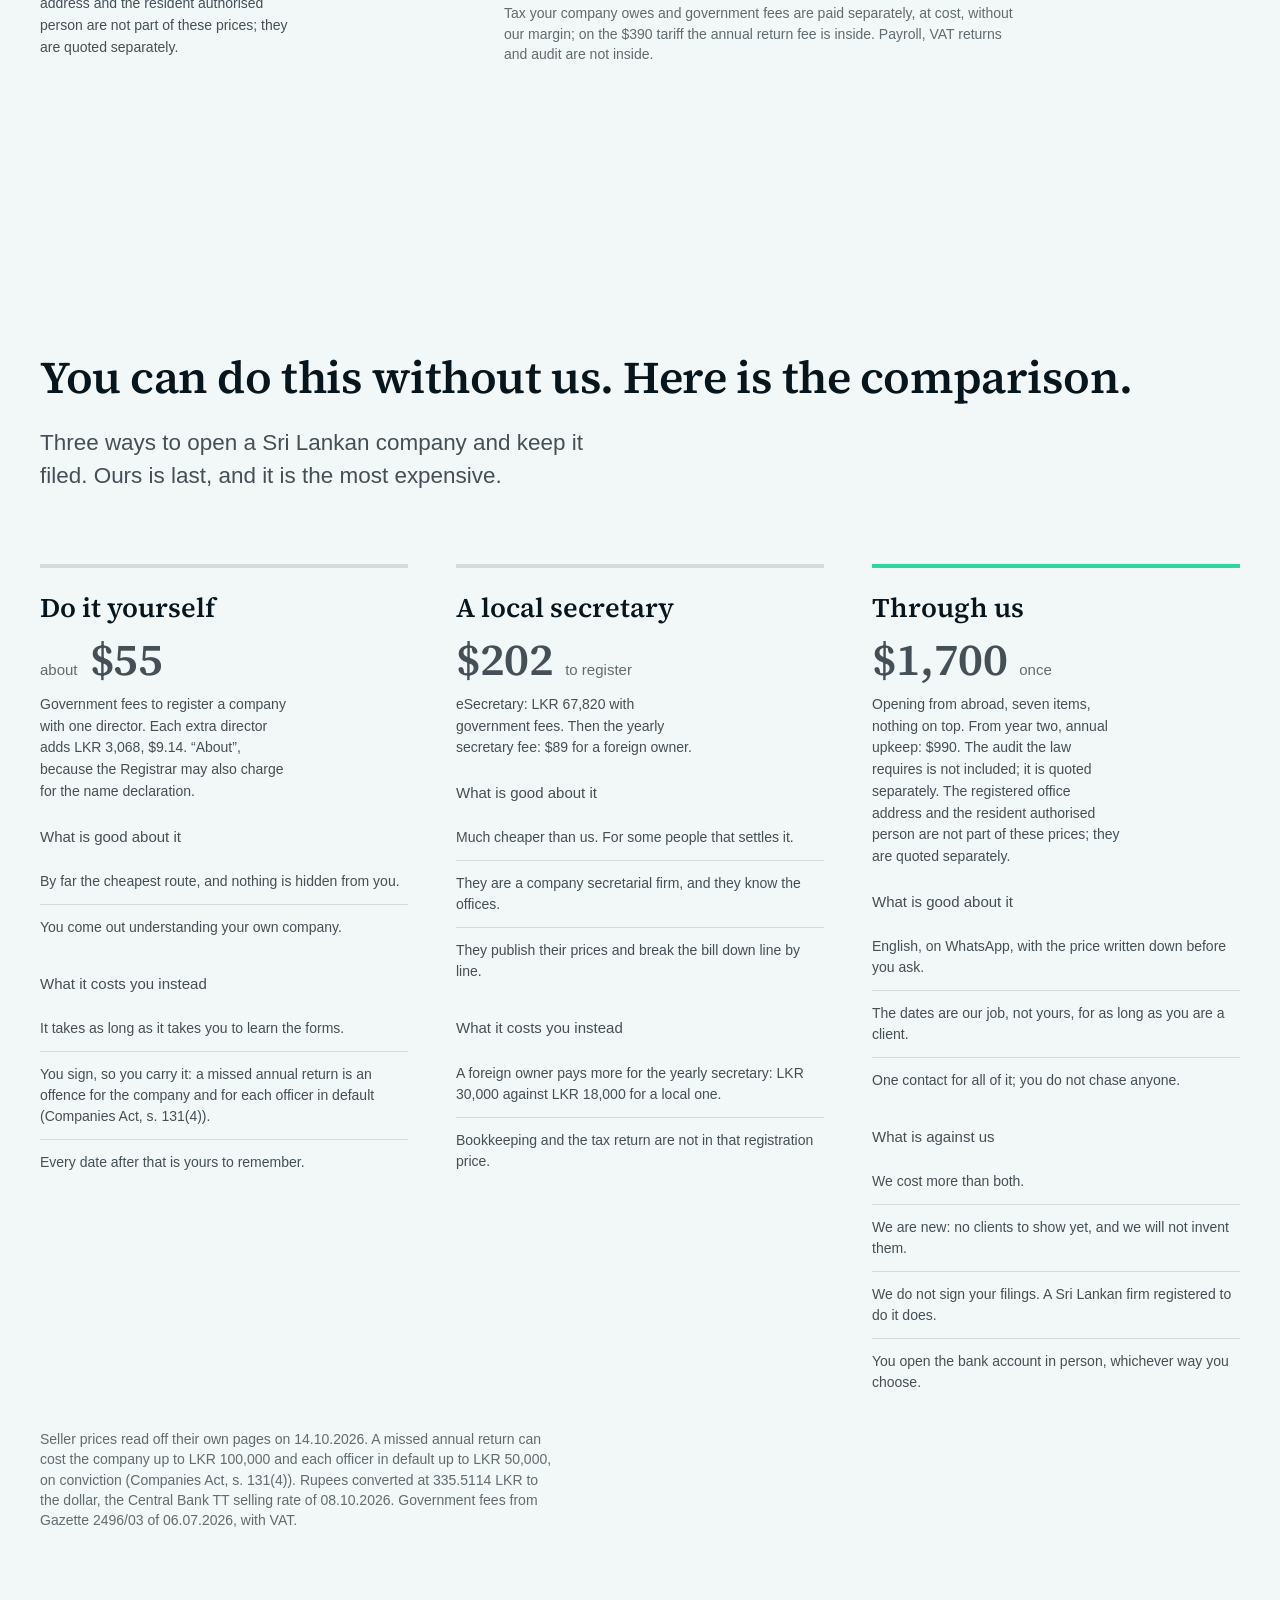
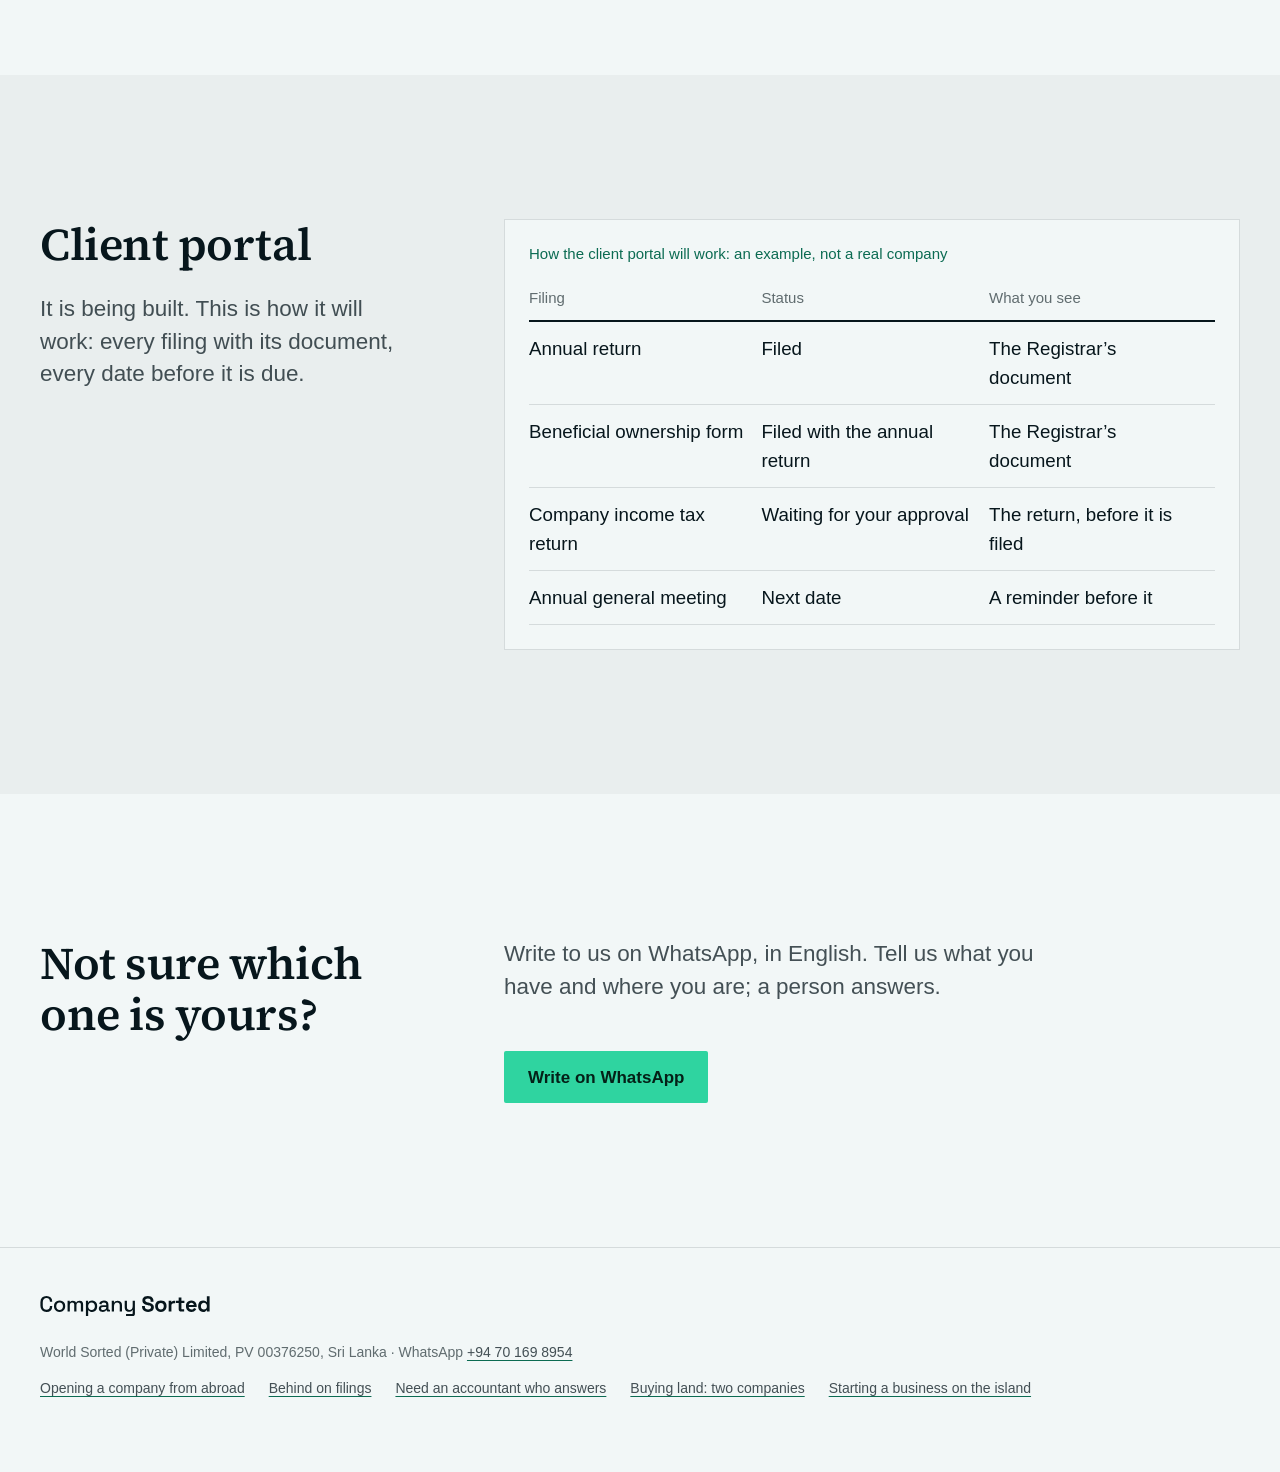
==== commit fe06aa5e: "обновление сайта" ====
--- a/index.html
+++ b/index.html
@@ -17,9 +17,15 @@
 <section class="hero on-ink">
   <div class="hero__top">
     <div class="hero__photo">
-      <img src="img/hero-a-2400.jpg"
-           srcset="img/hero-a-1200.jpg 1200w, img/hero-a-2400.jpg 2400w"
-           sizes="100vw" width="2400" height="1600" alt="" fetchpriority="high">
+      <!-- below 1024 px the photo is cropped to the height of the headline block, so it is drawn wider than the screen: sizes says so -->
+      <picture>
+        <source type="image/webp"
+                srcset="img/hero-a-800.webp 800w, img/hero-a-1200.webp 1200w, img/hero-a-1600.webp 1600w, img/hero-a-2400.webp 2400w, img/hero-a-3200.webp 3200w"
+                sizes="(max-width: 599px) 225vw, (max-width: 1023px) 150vw, 100vw">
+        <img src="img/hero-a-2400.jpg"
+             srcset="img/hero-a-1200.jpg 1200w, img/hero-a-2400.jpg 2400w"
+             sizes="(max-width: 599px) 225vw, (max-width: 1023px) 150vw, 100vw" width="2400" height="1600" alt="" fetchpriority="high">
+      </picture>
     </div>
 
     <header class="bar">
--- a/css/tokens.css
+++ b/css/tokens.css
@@ -30,8 +30,10 @@
   --color-focus:#0B6B52;
   --color-focus-on-ink:#2FD4A0;
   /* the one gradient on the site (root, 28.10): midnight scrim under text on the photo.
-     Bottom 55% carries the headline; a lighter band at the top keeps the header row legible. */
-  --scrim:linear-gradient(to bottom, rgba(7,22,28,.5) 0, rgba(7,22,28,0) 144px, rgba(7,22,28,0) 45%, rgba(7,22,28,.72) 80%, rgba(7,22,28,.72) 100%);
+     The lower half carries the headline; a lighter band at the top keeps the header row legible. */
+  --scrim:linear-gradient(to bottom, rgba(7,22,28,.5) 0, rgba(7,22,28,0) 144px, rgba(7,22,28,0) 30%, rgba(7,22,28,.72) 50%, rgba(7,22,28,.72) 100%);
+  /* 29.10: the ramp now ends at 50%, not 80%: measured on the photo pixels, the headline crossed light areas
+     at 1.5:1 (needs 3:1); now 3.5–8.6:1 at 375–1920. Same colour, same 72% ceiling. */
 
   /* type: fluid from 375 to 1440, value = min at 375, max at 1440 */
   --font-display:"CS Serif", Georgia, serif;
--- a/css/site.css
+++ b/css/site.css
@@ -67,6 +67,7 @@
   color:var(--color-on-ink);
 }
 .hero__photo{position:absolute; inset:0; z-index:-2; overflow:hidden; background:var(--color-ink)}
+.hero__photo picture{display:block; width:100%; height:100%}
 .hero__photo img{width:100%; height:100%; object-fit:cover; object-position:50% 30%}
 .hero__top{display:contents}
 .hero::after, .hero__top::after{content:""; position:absolute; inset:0; z-index:-1; background:var(--scrim)}
@@ -182,6 +183,7 @@
 .foot__in p + p{margin-top:var(--s-1)}
 .foot__doors{display:flex; flex-wrap:wrap; gap:var(--s-1) var(--s-2)}
 .foot .link{color:var(--color-ink-2)}
+.foot a{display:inline-block; min-height:24px; line-height:24px} /* WCAG 2.2 target size, 24 px */
 
 @media (max-width:1023px){
   .section{padding:var(--s-6) var(--gutter)}
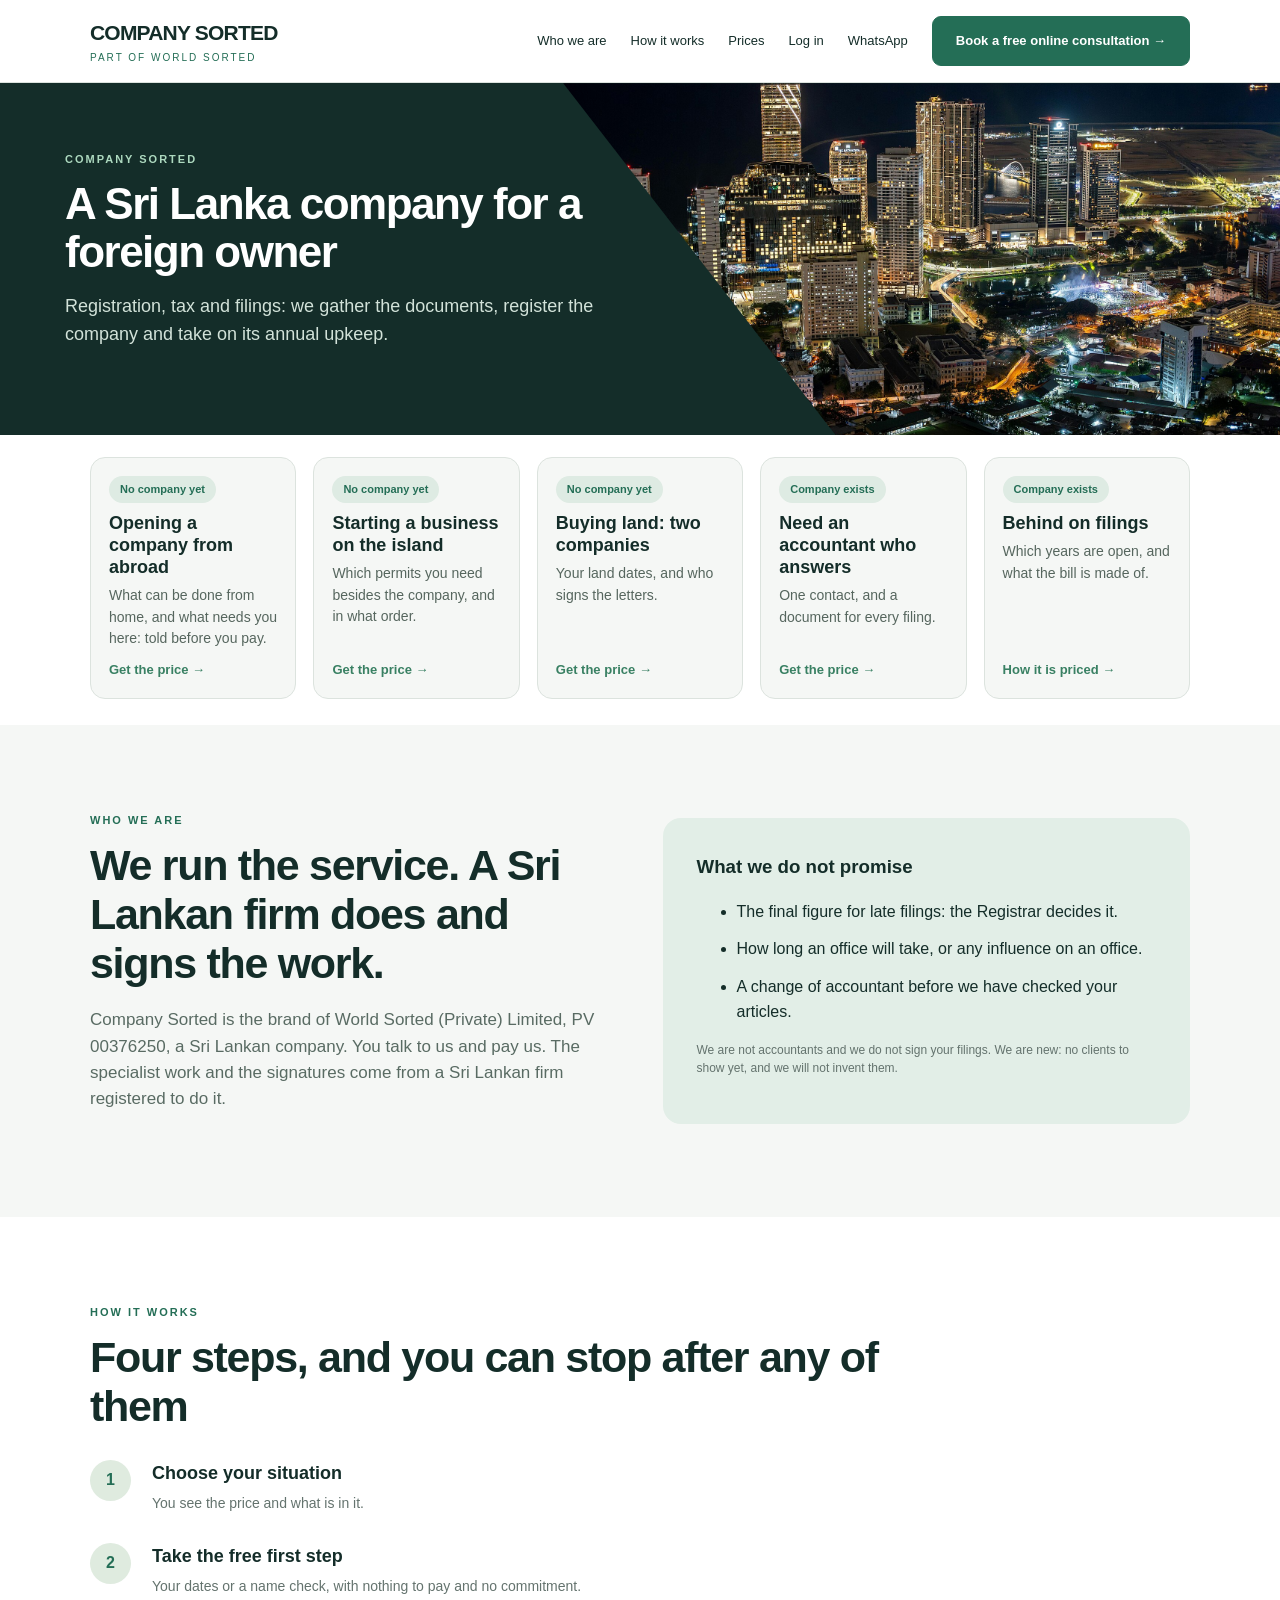
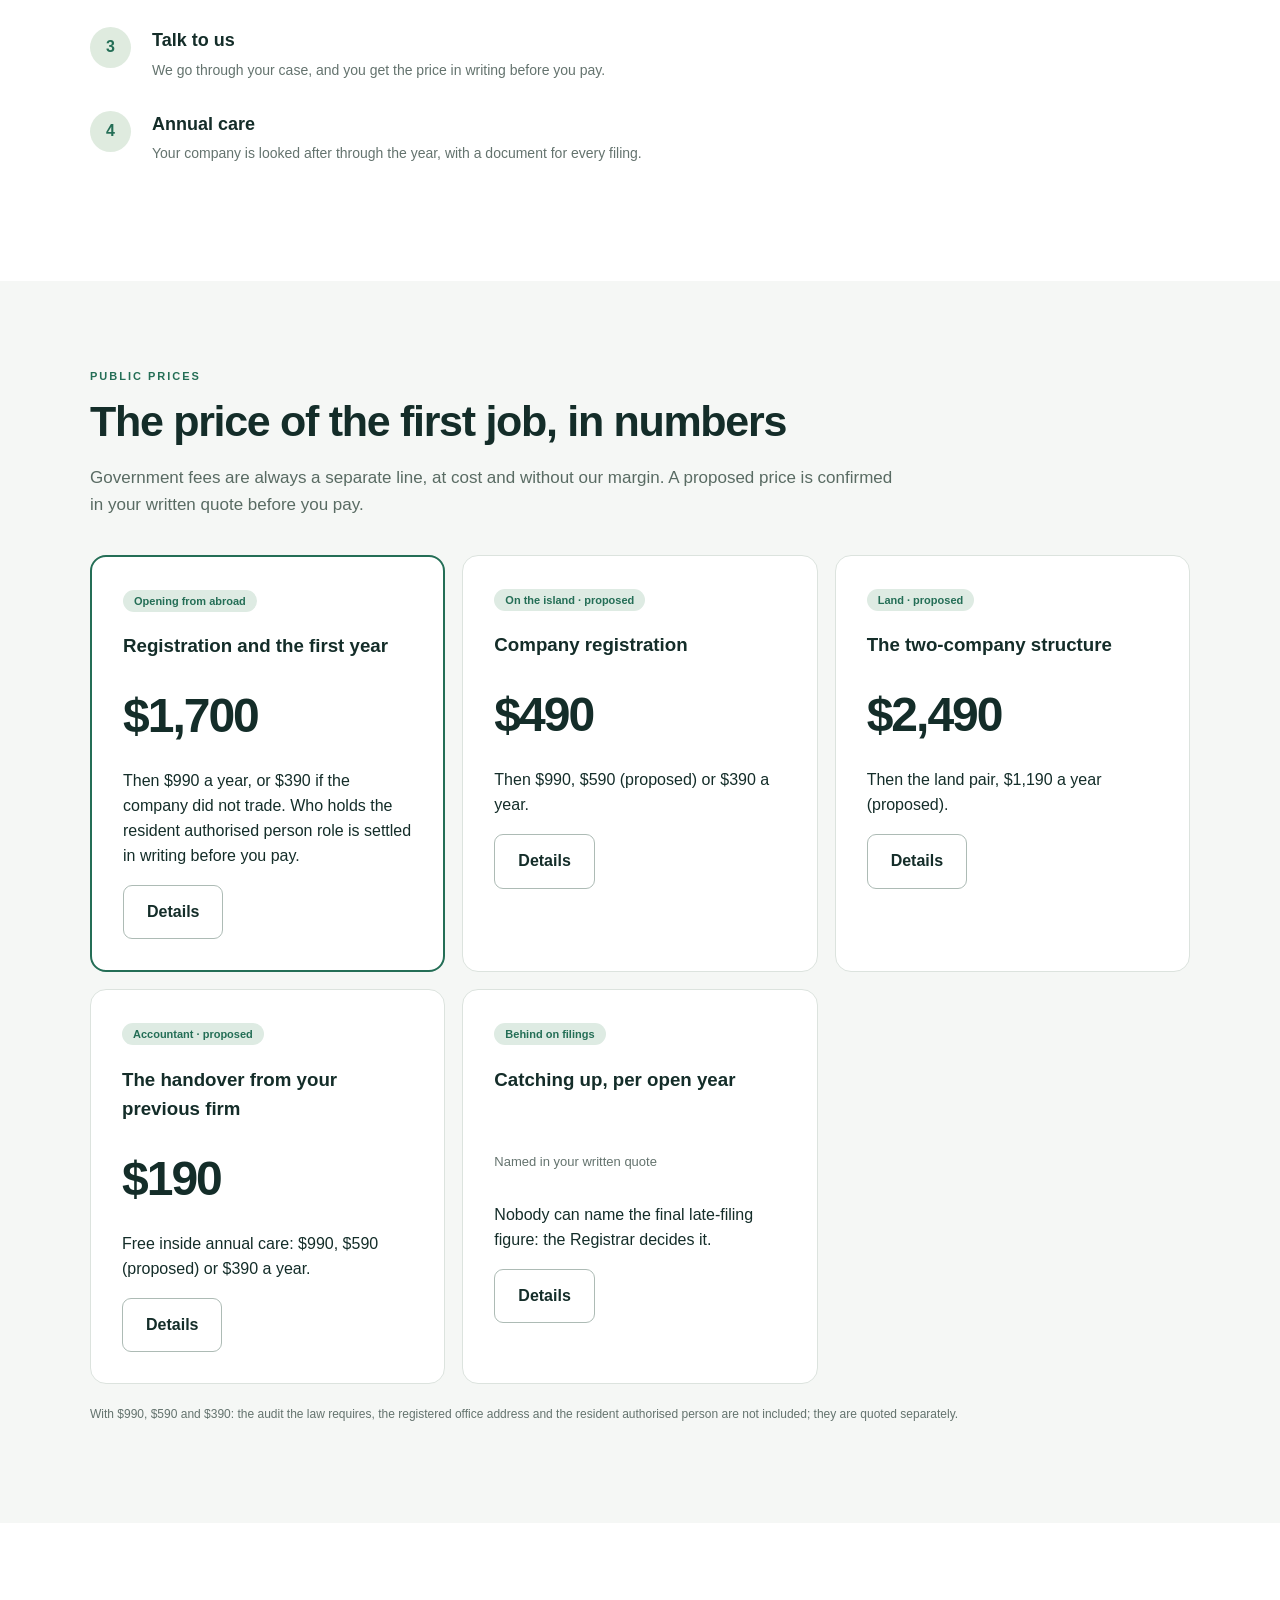
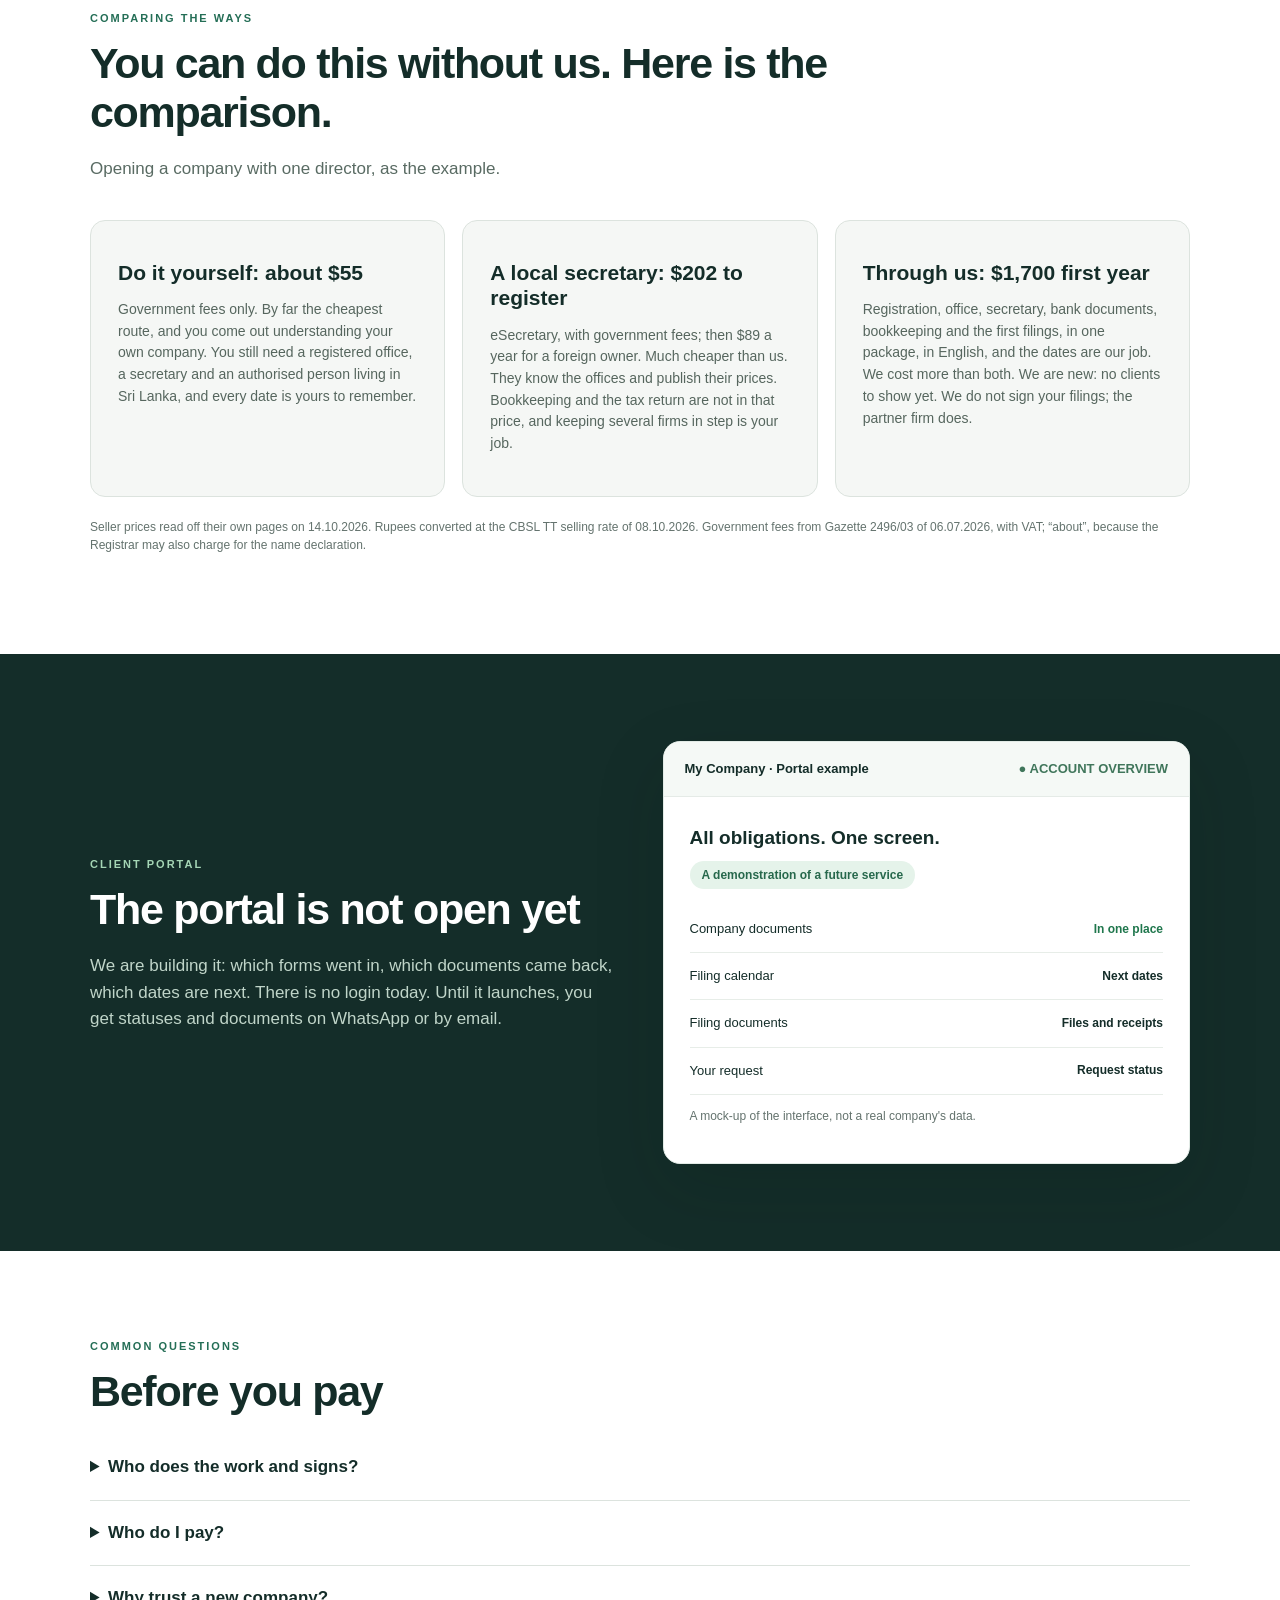
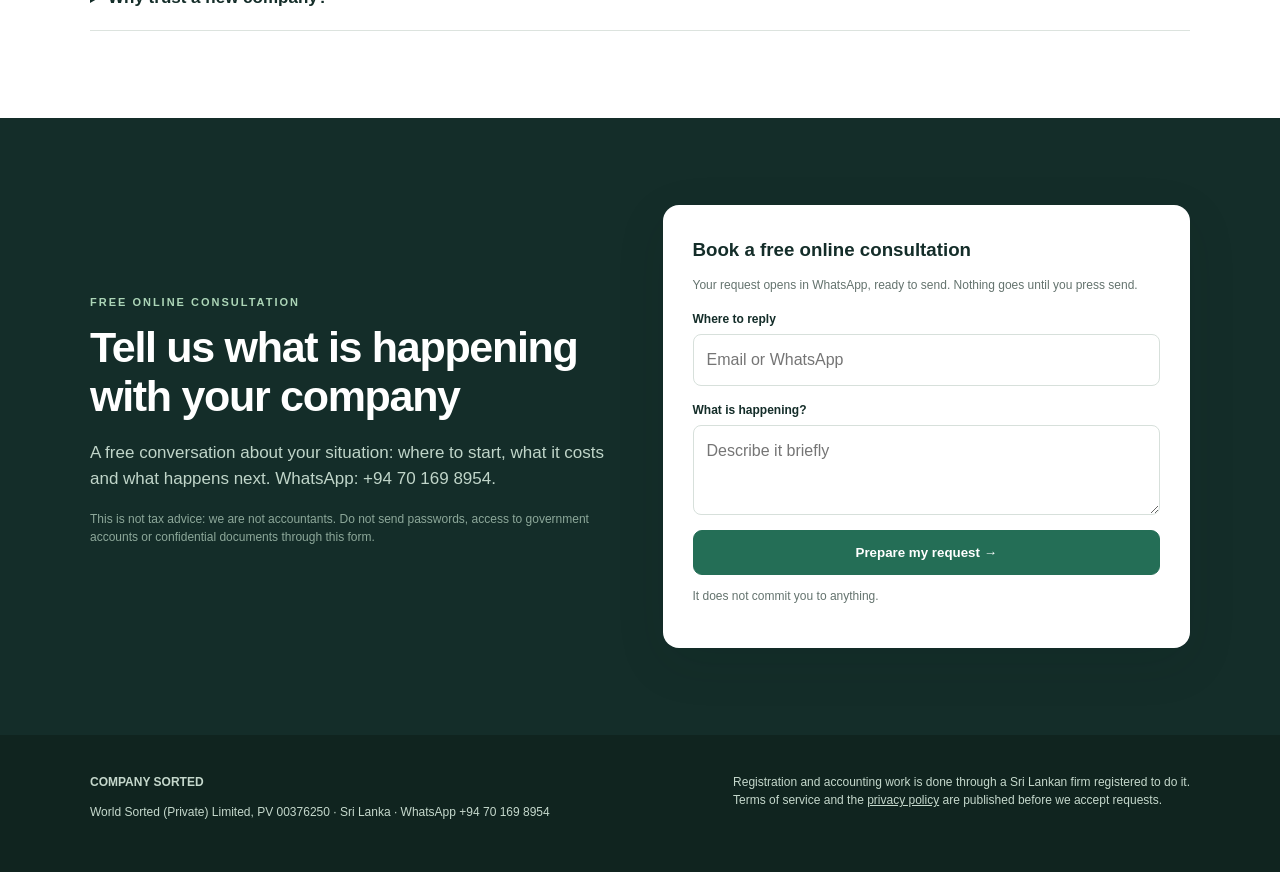
==== commit f62b7d75: "обновление сайта" ====
--- a/index.html
+++ b/index.html
@@ -1,238 +1,91 @@
-<!doctype html>
-<html lang="en">
-<head>
-<meta charset="utf-8">
-<meta name="viewport" content="width=device-width,initial-scale=1">
-<meta name="robots" content="noindex,nofollow">
-<title>Company Sorted — a Sri Lanka company for a foreign owner</title>
-<meta name="description" content="Registration, tax and annual filings for a Sri Lanka company owned by a foreigner. Documents collected, company registered, yearly upkeep taken over.">
-<link rel="icon" href="img/icon.svg" type="image/svg+xml">
-<link rel="preload" href="fonts/source-serif-4-latin-600-normal.woff2" as="font" type="font/woff2" crossorigin>
-<link rel="stylesheet" href="css/tokens.css">
-<link rel="stylesheet" href="css/site.css">
-</head>
-<body>
-<a class="skip" href="#doors">Skip to the five doors</a>
+<!doctype html><html lang="en"><head><meta charset="utf-8"><meta name="viewport" content="width=device-width,initial-scale=1"><title>Company Sorted — a Sri Lanka company for a foreign owner</title><style>
+:root{--bg:#f5f7f5;--ink:#142d29;--mut:#64736e;--g:#246e56;--light:#d9eee4;--gold:#eed2a1;--line:#dce3de;--white:#fff}*{box-sizing:border-box}html{scroll-behavior:smooth}body{margin:0;background:var(--bg);color:var(--ink);font-family:Inter,Arial,Helvetica,sans-serif;line-height:1.55}a{text-decoration:none;color:inherit}header{background:#fff;position:sticky;top:0;z-index:10;border-bottom:1px solid var(--line)}.nav{max-width:1150px;margin:auto;padding:16px 25px;display:flex;justify-content:space-between;align-items:center;gap:15px}.brand{font-weight:900;letter-spacing:-.8px;font-size:21px}.brand small{font-weight:500;color:var(--g);font-size:10px;display:block;letter-spacing:2px}.navlinks{display:flex;align-items:center;gap:24px;font-size:13px}.button{display:inline-flex;align-items:center;justify-content:center;padding:14px 23px;border-radius:9px;background:var(--g);color:#fff;font-weight:700;border:1px solid var(--g);cursor:pointer;transition:.15s}.button:hover{filter:brightness(.88)}.button.alt{background:transparent;color:var(--ink);border:1px solid #adbbb5}.button.light{background:white;color:var(--ink);border-color:white}.hero{background:var(--ink);color:white;overflow:hidden}.container{max-width:1150px;margin:auto;padding:0 25px}.heroGrid{display:grid;grid-template-columns:1.1fr .9fr;align-items:center;gap:50px;padding:95px 0}.eyebrow{text-transform:uppercase;font-weight:800;letter-spacing:2px;font-size:11px;color:#add9bf;margin-bottom:23px}.hero h1{font-size:clamp(39px,5vw,65px);line-height:1.08;letter-spacing:-2.3px;margin:0 0 26px}.hero p{font-size:19px;color:#d2e2d9;max-width:590px}.cta{display:flex;gap:11px;flex-wrap:wrap;margin:30px 0 24px}.note{color:#a8c8ba;font-size:12px}.app{background:#fff;border:1px solid #e2ebe6;box-shadow:0 24px 70px #001c1326;border-radius:17px;color:var(--ink);overflow:hidden}.appTop{display:flex;justify-content:space-between;background:#f5f9f6;border-bottom:1px solid #e5ebe7;padding:17px 21px;font-size:13px;font-weight:800}.appBody{padding:26px}.appBadge{display:inline-block;background:#e5f3ea;padding:5px 12px;border-radius:30px;color:#27684c;font-size:12px;font-weight:700}.rowline{display:flex;align-items:center;justify-content:space-between;border-bottom:1px solid #e7ede8;padding:13px 0;gap:12px;font-size:13px}.rowline strong{font-size:12px;text-align:right}.green{color:#20774d}.orange{color:#b47819}.section{padding:87px 0}.section.white{background:white}.kicker{color:var(--g);text-transform:uppercase;font-weight:800;font-size:11px;letter-spacing:2px}.section h2{font-size:clamp(30px,4vw,43px);line-height:1.14;letter-spacing:-1.3px;max-width:850px;margin:12px 0 19px}.lead{font-size:17px;color:#596b63;max-width:820px}.three{display:grid;grid-template-columns:repeat(3,1fr);gap:17px;margin-top:37px}.card{background:white;border:1px solid var(--line);border-radius:15px;padding:27px}.white .card{background:var(--bg)}.card h3{margin:12px 0;font-size:21px;line-height:1.22}.card p{color:#56665e;font-size:14px}.number{display:inline-grid;place-items:center;width:36px;height:36px;border-radius:9px;background:#dcece2;color:#246e56;font-weight:800}.arrow{color:#398063;font-weight:700;font-size:13px;margin-top:20px}.split{display:grid;grid-template-columns:1fr 1fr;gap:45px;align-items:center}.steps{counter-reset:step}.step{display:grid;grid-template-columns:44px 1fr;gap:18px;margin:29px 0}.stepnum{background:#dfebdf;width:41px;height:41px;border-radius:50%;display:grid;place-items:center;font-weight:800;color:var(--g)}.step h3{margin:0 0 5px;font-size:18px}.step p{margin:0;color:var(--mut);font-size:14px}.highlight{background:#e2eee7;border-radius:18px;padding:34px}.highlight h3{margin-top:0}.highlight li{margin:13px 0}.planGrid{display:grid;grid-template-columns:repeat(2,1fr);gap:18px;margin-top:30px}.plan{border:1px solid var(--line);border-radius:16px;padding:31px;background:white}.plan.feature{border:2px solid var(--g)}.plan .price{font-size:48px;font-weight:850;letter-spacing:-2px;margin:12px 0}.plan .price small{font-size:13px;color:var(--mut);letter-spacing:0;font-weight:500}.plan ul{padding-left:20px;font-size:14px;line-height:2}.tag{background:#deebe3;color:var(--g);padding:5px 11px;border-radius:50px;font-size:11px;font-weight:800}.dark{background:var(--ink);color:white}.dark .lead{color:#c0d5c9}.dark .card{background:#204038;color:#fff;border-color:#3d6354}.dark .card p{color:#c7dacf}.faq details{border-bottom:1px solid var(--line);padding:19px 0}.faq summary{cursor:pointer;font-weight:700;font-size:17px}.faq p{color:#5a6c64;font-size:14px;max-width:850px}.form{background:white;border-radius:16px;padding:30px;color:var(--ink);box-shadow:0 15px 50px #0720191c}.field{display:flex;flex-direction:column;gap:5px;margin:15px 0}.field label{font-size:12px;font-weight:700}.field input,.field select,.field textarea{width:100%;font:inherit;padding:13px;border:1px solid #d7e0db;border-radius:8px;background:#fff}.field textarea{min-height:90px}.foot{padding:38px 0;background:#10241f;color:#c5d8cc;font-size:12px}.footgrid{display:flex;justify-content:space-between;gap:30px;flex-wrap:wrap}.pill{font-size:11px;color:#9dc8ae;border:1px solid #507566;border-radius:100px;padding:7px 13px;display:inline-block;margin-top:25px}.muted{color:var(--mut);font-size:12px}.micro{font-size:12px;color:#8da89a}.small{font-size:13px}.dot{color:var(--g);font-weight:800}.banner{background:#dceae0;border:1px solid #c5ded0;padding:20px 25px;border-radius:12px;margin-top:24px}.anchor{scroll-margin-top:90px}@media(max-width:800px){.heroGrid,.split,.three,.planGrid{grid-template-columns:1fr}.heroGrid{padding:65px 0}.hero h1{letter-spacing:-1.3px}.section{padding:65px 0}.navlinks a:not(.button){display:none}.app{max-width:520px}.split{gap:25px}}
+</style><style>.mnu{display:none}
+.waFixed{display:none}
+.app p.muted{color:var(--mut)}
+.foot a,.fine a{text-decoration:underline}
+@media(max-width:800px){body{padding-bottom:68px}
+.brand{white-space:nowrap}
+.button.waFixed{display:flex;position:fixed;left:10px;right:10px;bottom:8px;z-index:30;align-items:center;justify-content:center;width:auto;margin:0}.mnu{display:block;position:relative}
+.mnu summary{list-style:none;cursor:pointer;font-size:13px;font-weight:700;padding:10px 11px;border:1px solid #adbbb5;border-radius:9px;background:#fff;color:#142d29}
+.mnu summary::-webkit-details-marker{display:none}
+.mnu>div{position:absolute;right:0;top:46px;width:230px;background:#fff;color:#142d29;border:1px solid #dce3de;border-radius:15px;box-shadow:0 15px 50px #0720191c;padding:6px 16px;z-index:40}
+.mnu>div a{display:block;padding:12px 0;font-size:14px;border-bottom:1px solid #dce3de;text-decoration:none;color:#142d29}
+.mnu>div a:last-child{border-bottom:0}
+.heroGrid{padding:65px 25px}
+.nav{padding:12px 12px;gap:8px}
+.brand{font-size:17px}.brand small{letter-spacing:1px;white-space:nowrap}
+.navlinks .button{padding:10px 12px;font-size:13px}
+}</style><style>
+/* Только раскладка плашек главной: в эталоне нет ряда из пяти и первого экрана с ними. Цвета, шрифты, кнопки и карточки — эталона. */
+.homeGrid{padding:26px 0}
+.homeApp p.muted{color:var(--mut)}
+.homeGrid h1{font-size:44px;letter-spacing:-1.5px;margin-bottom:14px}
+.homeGrid p{font-size:18px}
+.hero .homeGrid .eyebrow{margin-bottom:12px}
+.homeDoors.section{padding:22px 0 26px}
+.homeDoors .three{grid-template-columns:repeat(5,1fr);margin-top:0}
+.homeDoors .card{padding:18px;display:flex;flex-direction:column;align-items:flex-start;color:var(--ink)}
+.homeDoors .card h3{font-size:18px;margin:10px 0 6px}
+.homeDoors .card p{margin:0;flex:1}
+.homeDoors .card .arrow{margin-top:10px}
+.homeApp .appBody{padding:18px 22px}
+.homeApp .appTop{padding:12px 21px}
+.homeApp .rowline{padding:8px 0}
+.onlyPhone{display:none}
+.btnShort{display:none}
+.hero{position:relative}
+.homePhoto{position:absolute;top:0;right:0;width:56%;height:100%;object-fit:cover;clip-path:polygon(0 0,100% 0,100% 100%,38% 100%)}
+.homeGrid>div{position:relative;z-index:1}
+.homeGrid{min-height:352px}
+@media(max-width:800px){
+  .nav{padding:10px 16px}
+  .homeGrid{padding:14px 25px;gap:0}
+  .homeGrid h1{font-size:25px;letter-spacing:-.7px;margin-bottom:6px}
+  .homeGrid p{font-size:14px;line-height:1.4;margin:0}
+  .hero .homeGrid .eyebrow{display:none}
+  .homeHeroApp{display:none}
+  .onlyPhone{display:block}
+  .btnLong{display:none}
+  .btnShort{display:inline}
+  .homeDoors.section{padding:10px 0 14px}
+  .homeDoors .three{grid-template-columns:1fr;gap:6px}
+  .homeDoors .card{min-height:44px;flex-direction:row;flex-wrap:wrap;align-items:center;justify-content:space-between;padding:8px 12px;gap:2px 8px}
+  .homeDoors .card .tag{display:none}
+  .homeDoors .card h3{font-size:15px;margin:0;flex:1}
+  .homeDoors .card p{display:none}
+  .homeDoors .card .arrow{margin:0}
+  .homePhoto{position:static;display:block;width:100%;height:96px;clip-path:polygon(0 0,100% 0,100% 100%,30% 100%)}.homeGrid{min-height:0}
+}
+</style></head><body>
+<header><nav class="nav"><a class="brand" href="index.html">COMPANY SORTED<small>PART OF WORLD SORTED</small></a><div class="navlinks"><a href="#who">Who we are</a><a href="#how">How it works</a><a href="#pricing">Prices</a><a href="#portal">Log in</a><a href="https://wa.me/94701698954?text=Hello.%20I%20have%20a%20question%20about%20my%20company.">WhatsApp</a><a href="#contact" class="button"><span class="btnLong">Book a free online consultation →</span><span class="btnShort">Free consultation →</span></a></div><details class="mnu"><summary>Menu</summary><div><a href="#who">Who we are</a><a href="#how">How it works</a><a href="#pricing">Prices</a><a href="#portal">Log in</a><a href="#doors">Your situation</a></div></details></nav></header>
+<main id="top"><section class="hero"><img class="homePhoto" src="img/colombo.jpg" alt="Colombo skyline"><div class="container heroGrid homeGrid"><div><div class="eyebrow">Company Sorted</div><h1>A Sri Lanka company for a foreign owner</h1><p>Registration, tax and filings: we gather the documents, register the company and take on its annual upkeep.</p></div></div></section>
+<section class="section white homeDoors" id="doors"><div class="container"><div class="three">
+<a class="card" href="open-company.html"><span class="tag">No company yet</span><h3>Opening a company from abroad</h3><p>What can be done from home, and what needs you here: told before you pay.</p><div class="arrow">Get the price →</div></a>
+<a class="card" href="local.html"><span class="tag">No company yet</span><h3>Starting a business on the island</h3><p>Which permits you need besides the company, and in what order.</p><div class="arrow">Get the price →</div></a>
+<a class="card" href="land.html"><span class="tag">No company yet</span><h3>Buying land: two companies</h3><p>Your land dates, and who signs the letters.</p><div class="arrow">Get the price →</div></a>
+<a class="card" href="accountant.html"><span class="tag">Company exists</span><h3>Need an accountant who answers</h3><p>One contact, and a document for every filing.</p><div class="arrow">Get the price →</div></a>
+<a class="card" href="overdue.html"><span class="tag">Company exists</span><h3>Behind on filings</h3><p>Which years are open, and what the bill is made of.</p><div class="arrow">How it is priced →</div></a>
+</div></div></section>
 
-<section class="hero on-ink">
-  <div class="hero__top">
-    <div class="hero__photo">
-      <!-- below 1024 px the photo is cropped to the height of the headline block, so it is drawn wider than the screen: sizes says so -->
-      <picture>
-        <source type="image/webp"
-                srcset="img/hero-a-800.webp 800w, img/hero-a-1200.webp 1200w, img/hero-a-1600.webp 1600w, img/hero-a-2400.webp 2400w, img/hero-a-3200.webp 3200w"
-                sizes="(max-width: 599px) 225vw, (max-width: 1023px) 150vw, 100vw">
-        <img src="img/hero-a-2400.jpg"
-             srcset="img/hero-a-1200.jpg 1200w, img/hero-a-2400.jpg 2400w"
-             sizes="(max-width: 599px) 225vw, (max-width: 1023px) 150vw, 100vw" width="2400" height="1600" alt="" fetchpriority="high">
-      </picture>
-    </div>
+<section class="section" id="who"><div class="container split"><div><div class="kicker">Who we are</div><h2>We run the service. A Sri Lankan firm does and signs the work.</h2><p class="lead">Company Sorted is the brand of World Sorted (Private) Limited, PV 00376250, a Sri Lankan company. You talk to us and pay us. The specialist work and the signatures come from a Sri Lankan firm registered to do it.</p></div><aside class="highlight"><h3>What we do not promise</h3><ul><li>The final figure for late filings: the Registrar decides it.</li><li>How long an office will take, or any influence on an office.</li><li>A change of accountant before we have checked your articles.</li></ul><p class="muted">We are not accountants and we do not sign your filings. We are new: no clients to show yet, and we will not invent them.</p></aside></div></section>
 
-    <header class="bar">
-      <a class="bar__logo" href="index.html" aria-label="Company Sorted, home">
-        <img src="img/logo-paper.svg" width="169" height="20" alt="Company Sorted">
-      </a>
-      <nav class="bar__nav" id="menu" aria-label="Sections">
-        <a href="#doors">What we do</a>
-        <a href="#how">How it works</a>
-        <a href="#portal">Client portal</a>
-        <a href="#upkeep">Annual upkeep</a>
-      </nav>
-      <div class="bar__end">
-        <a class="bar__login" href="#portal">Log in</a>
-        <button class="bar__menu" type="button" aria-controls="menu" aria-expanded="false">Menu</button>
-        <a class="btn btn--primary" href="https://wa.me/94701698954">WhatsApp</a>
-      </div>
-    </header>
+<section class="section white" id="how"><div class="container"><div class="kicker">How it works</div><h2>Four steps, and you can stop after any of them</h2><div class="steps"><div class="step"><div class="stepnum">1</div><div><h3>Choose your situation</h3><p>You see the price and what is in it.</p></div></div><div class="step"><div class="stepnum">2</div><div><h3>Take the free first step</h3><p>Your dates or a name check, with nothing to pay and no commitment.</p></div></div><div class="step"><div class="stepnum">3</div><div><h3>Talk to us</h3><p>We go through your case, and you get the price in writing before you pay.</p></div></div><div class="step"><div class="stepnum">4</div><div><h3>Annual care</h3><p>Your company is looked after through the year, with a document for every filing.</p></div></div></div></div></section>
 
-    <div class="hero__body">
-      <h1 class="hero__title">A Sri Lanka company for a foreign owner: registration, tax, filings</h1>
-      <p class="hero__lead">We collect the documents, register the company and take on its yearly upkeep: filings, tax, deadlines.</p>
-    </div>
-  </div>
+<section class="section" id="pricing"><div class="container"><div class="kicker">Public prices</div><h2>The price of the first job, in numbers</h2><p class="lead">Government fees are always a separate line, at cost and without our margin. A proposed price is confirmed in your written quote before you pay.</p><div class="three">
+<div class="plan feature"><span class="tag">Opening from abroad</span><h3>Registration and the first year</h3><div class="price">$1,700</div><p>Then $990 a year, or $390 if the company did not trade. Who holds the resident authorised person role is settled in writing before you pay.</p><a class="button alt" href="open-company.html">Details</a></div>
+<div class="plan"><span class="tag">On the island · proposed</span><h3>Company registration</h3><div class="price">$490</div><p>Then $990, $590 (proposed) or $390 a year.</p><a class="button alt" href="local.html">Details</a></div>
+<div class="plan"><span class="tag">Land · proposed</span><h3>The two-company structure</h3><div class="price">$2,490</div><p>Then the land pair, $1,190 a year (proposed).</p><a class="button alt" href="land.html">Details</a></div>
+<div class="plan"><span class="tag">Accountant · proposed</span><h3>The handover from your previous firm</h3><div class="price">$190</div><p>Free inside annual care: $990, $590 (proposed) or $390 a year.</p><a class="button alt" href="accountant.html">Details</a></div>
+<div class="plan"><span class="tag">Behind on filings</span><h3>Catching up, per open year</h3><div class="price"><small>Named in your written quote</small></div><p>Nobody can name the final late-filing figure: the Registrar decides it.</p><a class="button alt" href="overdue.html">Details</a></div>
+</div><p class="muted" style="margin-top:21px">With $990, $590 and $390: the audit the law requires, the registered office address and the resident authorised person are not included; they are quoted separately.</p></div></section>
 
-  <nav class="doors" id="doors" aria-label="Find your situation">
-    <ul class="doors__list">
-      <li><a class="door" href="open-company.html"><span class="door__name">Opening a company from abroad</span><span class="door__go">Get the price</span></a></li>
-      <li><a class="door" href="overdue.html"><span class="door__name">Behind on filings</span><span class="door__go">Get the price</span></a></li>
-      <li><a class="door" href="accountant.html"><span class="door__name">Need an accountant who answers</span><span class="door__go">Get the price</span></a></li>
-      <li><a class="door" href="land.html"><span class="door__name">Buying land: two companies</span><span class="door__go">Get the price</span></a></li>
-      <li><a class="door" href="local.html"><span class="door__name">Starting a business on the island</span><span class="door__go">Get the price</span></a></li>
-    </ul>
-  </nav>
-</section>
+<section class="section white" id="compare"><div class="container"><div class="kicker">Comparing the ways</div><h2>You can do this without us. Here is the comparison.</h2><p class="lead">Opening a company with one director, as the example.</p><div class="three"><div class="card"><h3>Do it yourself: about $55</h3><p>Government fees only. By far the cheapest route, and you come out understanding your own company. You still need a registered office, a secretary and an authorised person living in Sri Lanka, and every date is yours to remember.</p></div><div class="card"><h3>A local secretary: $202 to register</h3><p>eSecretary, with government fees; then $89 a year for a foreign owner. Much cheaper than us. They know the offices and publish their prices. Bookkeeping and the tax return are not in that price, and keeping several firms in step is your job.</p></div><div class="card"><h3>Through us: $1,700 first year</h3><p>Registration, office, secretary, bank documents, bookkeeping and the first filings, in one package, in English, and the dates are our job. We cost more than both. We are new: no clients to show yet. We do not sign your filings; the partner firm does.</p></div></div><p class="muted" style="margin-top:21px">Seller prices read off their own pages on 14.10.2026. Rupees converted at the CBSL TT selling rate of 08.10.2026. Government fees from Gazette 2496/03 of 06.07.2026, with VAT; “about”, because the Registrar may also charge for the name declaration.</p></div></section>
 
-<main id="main">
-  <section class="section" id="how" aria-labelledby="how-h">
-    <div class="split">
-      <div class="split__head">
-        <h2 class="h2" id="how-h">How it works</h2>
-        <p class="lead">One company, one person who answers, and a document for every filing.</p>
-      </div>
-      <div class="split__body">
-        <ol class="steps">
-          <li class="step"><span class="step__n">01</span><div><h3 class="h3">Your dates</h3><p>Choose your situation above and give us one date. You get your company&rsquo;s calendar in writing, each date with the section of the law it comes from.</p></div></li>
-          <li class="step"><span class="step__n">02</span><div><h3 class="h3">A look at your case</h3><p>We read what has been filed for your company and what has not. You get the list, and the price of each next step in numbers.</p></div></li>
-          <li class="step"><span class="step__n">03</span><div><h3 class="h3">The work your situation needs</h3><p>Opening the company, catching up on late filings, or taking it over from your previous accountant. One price, written down before you pay.</p></div></li>
-          <li class="step"><span class="step__n">04</span><div><h3 class="h3">Your company under watch</h3><p>From then on, one yearly subscription: the filings, the company secretary, the dates. In month eleven you get the list of everything filed that year.</p></div></li>
-        </ol>
-        <p class="note note--rule">We run your case and hold your dates. The work is done and signed by a Sri Lankan firm registered to do it.</p>
-      </div>
-    </div>
-  </section>
+<section class="section dark" id="portal"><div class="container split"><div><div class="kicker" style="color:#a5d6b5">Client portal</div><h2>The portal is not open yet</h2><p class="lead">We are building it: which forms went in, which documents came back, which dates are next. There is no login today. Until it launches, you get statuses and documents on WhatsApp or by email.</p></div><div class="app"><div class="appTop"><span>My Company · Portal example</span><span style="color:#40765b">● ACCOUNT OVERVIEW</span></div><div class="appBody"><div style="font-weight:800;font-size:19px;margin-bottom:8px">All obligations. One screen.</div><span class="appBadge">A demonstration of a future service</span><div style="margin-top:17px"><div class="rowline"><span>Company documents</span><strong class="green">In one place</strong></div><div class="rowline"><span>Filing calendar</span><strong>Next dates</strong></div><div class="rowline"><span>Filing documents</span><strong>Files and receipts</strong></div><div class="rowline"><span>Your request</span><strong>Request status</strong></div></div><p class="muted">A mock-up of the interface, not a real company's data.</p></div></div></div></section>
 
-  <section class="plate on-ink" aria-label="What you get for every filing">
-    <p class="plate__line">Every filing comes back to you as a document, <em>the day we receive it.</em></p>
-  </section>
+<section class="section white faq" id="faq"><div class="container"><div class="kicker">Common questions</div><h2>Before you pay</h2><details><summary>Who does the work and signs?</summary><p>Company Sorted runs your case and the service. The specialist work and the signatures come from a Sri Lankan firm registered to do it. We are not accountants and we do not sign your filings.</p></details><details><summary>Who do I pay?</summary><p>World Sorted (Private) Limited, against a written invoice that lists the work. Government fees are a separate line, at cost, without our margin.</p></details><details><summary>Why trust a new company?</summary><p>We do not publish invented reviews or cases. Instead: a company you can look up, World Sorted (Private) Limited, PV 00376250, a written contract, a stated list of work and a document for every filing.</p></details></div></section>
 
-  <section class="section" id="upkeep" aria-labelledby="upkeep-h">
-    <div class="split">
-      <div class="split__head">
-        <h2 class="h2" id="upkeep-h">Annual upkeep</h2>
-        <p class="lead">What a Sri Lankan company files every year, handled for one price.</p>
-        <div class="prices">
-          <p class="figure"><span class="figure__sum">$990</span><span class="figure__pre">per year</span></p>
-          <p class="figure__what">The audit the law requires is not included; it is quoted separately. The registered office address and the resident authorised person are not part of these prices; they are quoted separately.</p>
-          <p class="figure__what">The company traded: bookkeeping included.</p>
-          <p class="figure figure--second"><span class="figure__sum">$390</span><span class="figure__pre">per year</span></p>
-          <p class="figure__what">The company did not trade all year. A different tariff, not a discount.</p>
-          <p class="figure__what">Covers the secretary, the annual return, the tax return and the beneficial ownership form. Annual accounts and an audit are not in this price: we found no rule exempting a company with no activity from them, so we quote them separately. The registered office address and the resident authorised person are not part of these prices; they are quoted separately.</p>
-        </div>
-      </div>
-      <div class="split__body">
-        <table class="table">
-          <caption class="label">What is inside</caption>
-          <thead><tr><th scope="col">Work</th><th scope="col" class="c">$990</th><th scope="col" class="c">$390</th></tr></thead>
-          <tbody>
-            <tr><td>Bookkeeping, every month</td><td class="c">Included</td><td class="c muted">Nothing to book</td></tr>
-            <tr><td>Annual accounts</td><td class="c">Included</td><td class="c muted">Required by law, priced separately</td></tr>
-            <tr><td>Audit</td><td class="c muted">Required by law, priced separately</td><td class="c muted">Required by law, priced separately</td></tr>
-            <tr><td>Registered office address and resident authorised person</td><td class="c muted">Quoted separately</td><td class="c muted">Quoted separately</td></tr>
-            <tr><td>Company income tax return</td><td class="c">Included</td><td class="c">Included</td></tr>
-            <tr><td>Annual return to the Registrar of Companies</td><td class="c">Included</td><td class="c">Included</td></tr>
-            <tr><td>The Registrar&rsquo;s fee for the annual return</td><td class="c muted">At cost</td><td class="c">Included</td></tr>
-            <tr><td>Beneficial ownership form</td><td class="c">Included</td><td class="c">Included</td></tr>
-            <tr><td>Company secretary for the year</td><td class="c">Included</td><td class="c">Included</td></tr>
-            <tr><td>A reminder before each date</td><td class="c">Included</td><td class="c">Included</td></tr>
-            <tr><td>The list of everything filed, in month eleven</td><td class="c">Included</td><td class="c">Included</td></tr>
-          </tbody>
-        </table>
-        <p class="note">Tax your company owes and government fees are paid separately, at cost, without our margin; on the $390 tariff the annual return fee is inside. Payroll, VAT returns and audit are not inside.</p>
-      </div>
-    </div>
-  </section>
-
-  <section class="section" id="compare" aria-labelledby="compare-h">
-    <div class="wrap">
-      <h2 class="h2" id="compare-h">You can do this without us. Here is the comparison.</h2>
-      <p class="lead">Three ways to open a Sri Lankan company and keep it filed. Ours is last, and it is the most expensive.</p>
-      <div class="ways">
-        <article class="way">
-          <h3 class="h3">Do it yourself</h3>
-          <p class="figure figure--way"><span class="figure__pre">about</span><span class="figure__sum">$55</span></p>
-          <p class="figure__what">Government fees to register a company with one director. Each extra director adds LKR 3,068, $9.14. &ldquo;About&rdquo;, because the Registrar may also charge for the name declaration.</p>
-          <p class="label">What is good about it</p>
-          <ul class="list">
-            <li>By far the cheapest route, and nothing is hidden from you.</li>
-            <li>You come out understanding your own company.</li>
-          </ul>
-          <p class="label">What it costs you instead</p>
-          <ul class="list">
-            <li>It takes as long as it takes you to learn the forms.</li>
-            <li>You sign, so you carry it: a missed annual return is an offence for the company and for each officer in default (Companies Act, s.&nbsp;131(4)).</li>
-            <li>Every date after that is yours to remember.</li>
-          </ul>
-        </article>
-        <article class="way">
-          <h3 class="h3">A local secretary</h3>
-          <p class="figure figure--way"><span class="figure__sum">$202</span><span class="figure__pre">to register</span></p>
-          <p class="figure__what">eSecretary: LKR 67,820 with government fees. Then the yearly secretary fee: $89 for a foreign owner.</p>
-          <p class="label">What is good about it</p>
-          <ul class="list">
-            <li>Much cheaper than us. For some people that settles it.</li>
-            <li>They are a company secretarial firm, and they know the offices.</li>
-            <li>They publish their prices and break the bill down line by line.</li>
-          </ul>
-          <p class="label">What it costs you instead</p>
-          <ul class="list">
-            <li>A foreign owner pays more for the yearly secretary: LKR 30,000 against LKR 18,000 for a local one.</li>
-            <li>Bookkeeping and the tax return are not in that registration price.</li>
-          </ul>
-        </article>
-        <article class="way way--us">
-          <h3 class="h3">Through us</h3>
-          <p class="figure figure--way"><span class="figure__sum">$1,700</span><span class="figure__pre">once</span></p>
-          <p class="figure__what">Opening from abroad, seven items, nothing on top. From year two, annual upkeep: $990. The audit the law requires is not included; it is quoted separately. The registered office address and the resident authorised person are not part of these prices; they are quoted separately.</p>
-          <p class="label">What is good about it</p>
-          <ul class="list">
-            <li>English, on WhatsApp, with the price written down before you ask.</li>
-            <li>The dates are our job, not yours, for as long as you are a client.</li>
-            <li>One contact for all of it; you do not chase anyone.</li>
-          </ul>
-          <p class="label">What is against us</p>
-          <ul class="list">
-            <li>We cost more than both.</li>
-            <li>We are new: no clients to show yet, and we will not invent them.</li>
-            <li>We do not sign your filings. A Sri Lankan firm registered to do it does.</li>
-            <li>You open the bank account in person, whichever way you choose.</li>
-          </ul>
-        </article>
-      </div>
-      <p class="note">Seller prices read off their own pages on 14.10.2026. A missed annual return can cost the company up to LKR 100,000 and each officer in default up to LKR 50,000, on conviction (Companies Act, s.&nbsp;131(4)). Rupees converted at 335.5114 LKR to the dollar, the Central Bank TT selling rate of 08.10.2026. Government fees from Gazette 2496/03 of 06.07.2026, with VAT.</p>
-    </div>
-  </section>
-
-  <section class="section section--quiet" id="portal" aria-labelledby="portal-h">
-    <div class="split">
-      <div class="split__head">
-        <h2 class="h2" id="portal-h">Client portal</h2>
-        <p class="lead">It is being built. This is how it will work: every filing with its document, every date before it is due.</p>
-      </div>
-      <div class="split__body">
-        <figure class="concept">
-          <figcaption class="label">How the client portal will work: an example, not a real company</figcaption>
-          <table class="table table--concept">
-            <thead><tr><th scope="col">Filing</th><th scope="col">Status</th><th scope="col">What you see</th></tr></thead>
-            <tbody>
-              <tr><td>Annual return</td><td>Filed</td><td>The Registrar&rsquo;s document</td></tr>
-              <tr><td>Beneficial ownership form</td><td>Filed with the annual return</td><td>The Registrar&rsquo;s document</td></tr>
-              <tr><td>Company income tax return</td><td>Waiting for your approval</td><td>The return, before it is filed</td></tr>
-              <tr><td>Annual general meeting</td><td>Next date</td><td>A reminder before it</td></tr>
-            </tbody>
-          </table>
-        </figure>
-      </div>
-    </div>
-  </section>
-
-  <section class="section" aria-labelledby="ask-h">
-    <div class="split">
-      <div class="split__head">
-        <h2 class="h2" id="ask-h">Not sure which one is yours?</h2>
-      </div>
-      <div class="split__body">
-        <p class="lead">Write to us on WhatsApp, in English. Tell us what you have and where you are; a person answers.</p>
-        <p class="actions"><a class="btn btn--primary" href="https://wa.me/94701698954">Write on WhatsApp</a></p>
-      </div>
-    </div>
-  </section>
-</main>
-
-<footer class="foot">
-  <div class="foot__in">
-    <img class="foot__logo" src="img/logo.svg" width="169" height="20" alt="Company Sorted">
-    <p>World Sorted (Private) Limited, PV 00376250, Sri Lanka &middot; WhatsApp <a class="link" href="https://wa.me/94701698954">+94 70 169 8954</a></p>
-    <p class="foot__doors">
-      <a class="link" href="open-company.html">Opening a company from abroad</a>
-      <a class="link" href="overdue.html">Behind on filings</a>
-      <a class="link" href="accountant.html">Need an accountant who answers</a>
-      <a class="link" href="land.html">Buying land: two companies</a>
-      <a class="link" href="local.html">Starting a business on the island</a>
-    </p>
-  </div>
-</footer>
-
-<script src="js/ref.js"></script>
-<script src="js/menu.js"></script>
-</body>
-</html>
+<section class="section dark" id="contact"><div class="container split"><div><div class="kicker" style="color:#acd5b7">Free online consultation</div><h2>Tell us what is happening with your company</h2><p class="lead">A free conversation about your situation: where to start, what it costs and what happens next. WhatsApp: +94 70 169 8954.</p><p class="micro">This is not tax advice: we are not accountants. Do not send passwords, access to government accounts or confidential documents through this form.</p></div><form class="form" id="leadForm"><h3 style="margin:0 0 7px">Book a free online consultation</h3><p class="muted">Your request opens in WhatsApp, ready to send. Nothing goes until you press send.</p><div class="field"><label>Where to reply</label><input name="contact" required placeholder="Email or WhatsApp"></div><div class="field"><label>What is happening?</label><textarea name="message" placeholder="Describe it briefly"></textarea></div><button class="button" type="submit" style="width:100%">Prepare my request →</button><p class="muted" id="formHint">It does not commit you to anything.</p></form></div></section></main>
+<footer class="foot"><div class="container footgrid"><div><strong>COMPANY SORTED</strong><p>World Sorted (Private) Limited, PV 00376250 · Sri Lanka · WhatsApp +94 70 169 8954</p></div><div>Registration and accounting work is done through a Sri Lankan firm registered to do it.<br>Terms of service and the <a href="privacy.html">privacy policy</a> are published before we accept requests.</div></div></footer>
+<a class="button waFixed" href="https://wa.me/94701698954?text=Hello.%20I%20have%20a%20question%20about%20my%20company.">WhatsApp</a><script src="js/ref.js"></script><script src="js/form.js"></script></body></html>
